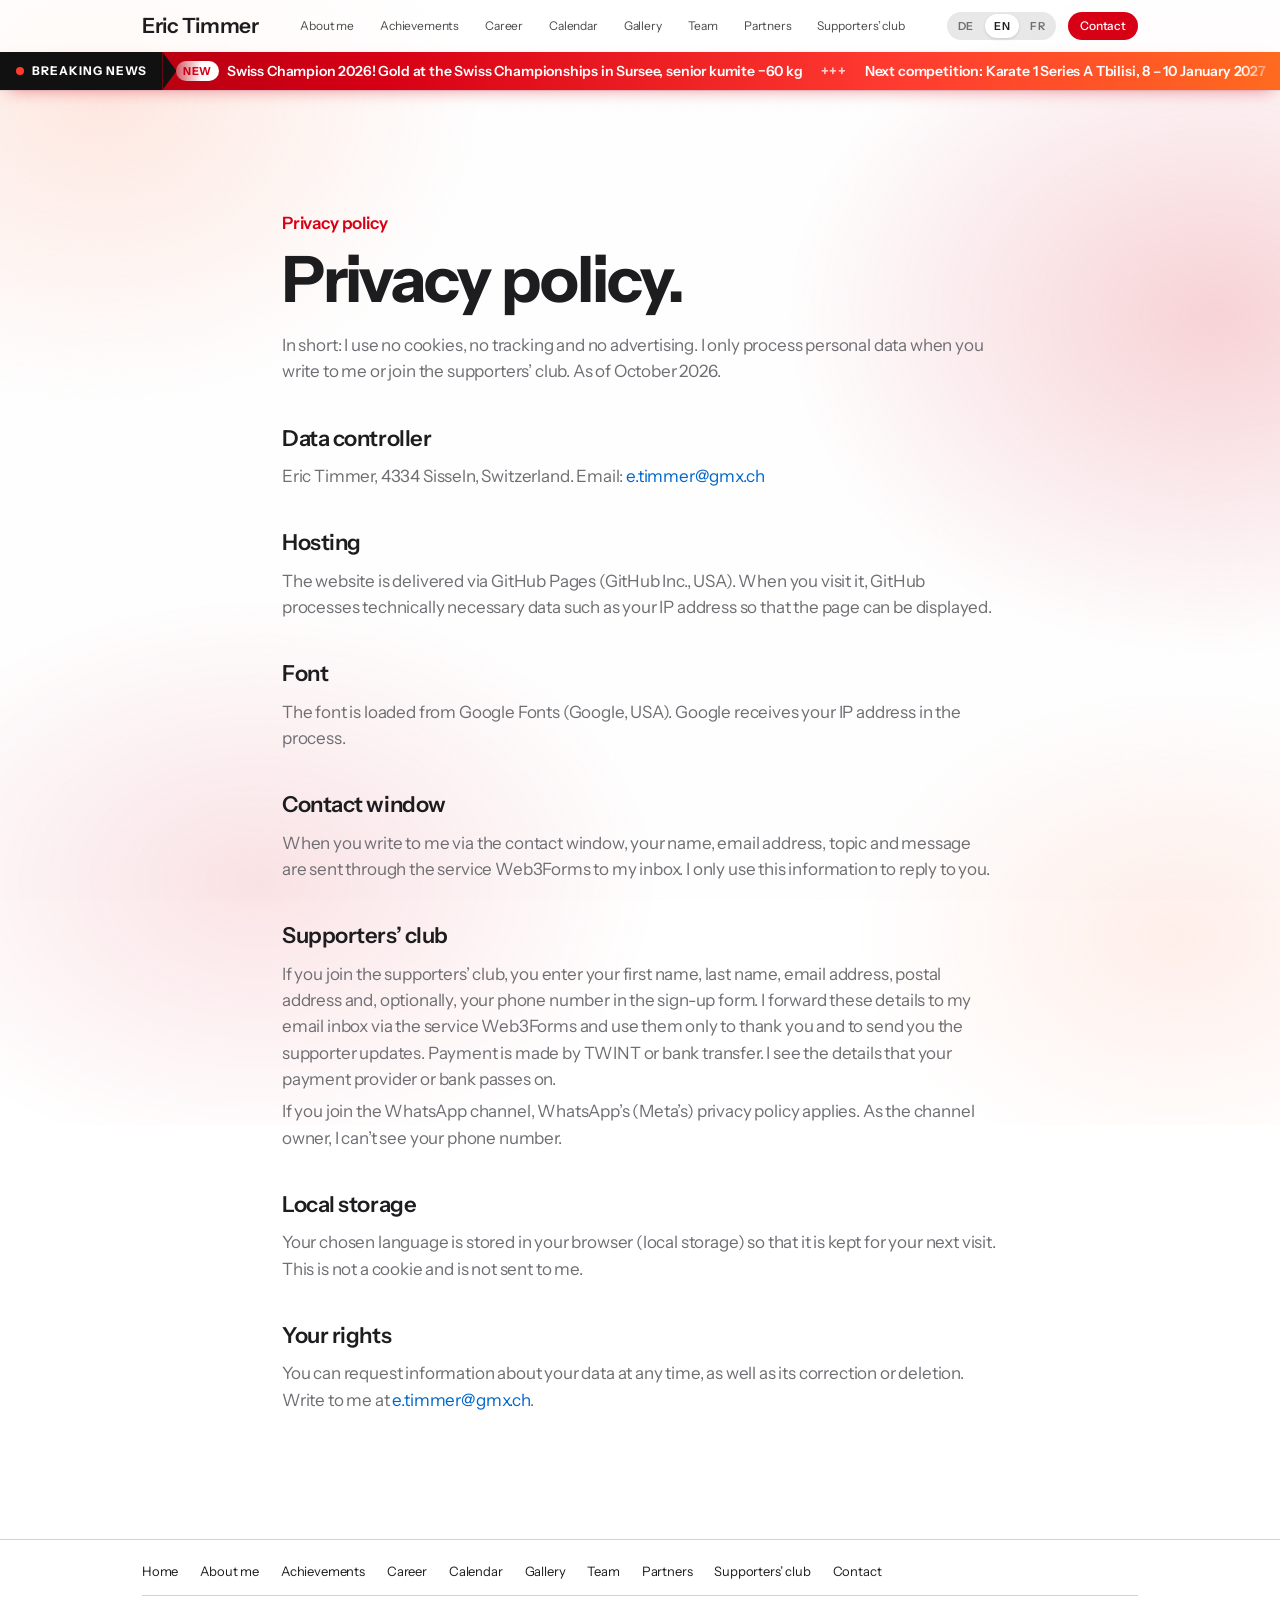
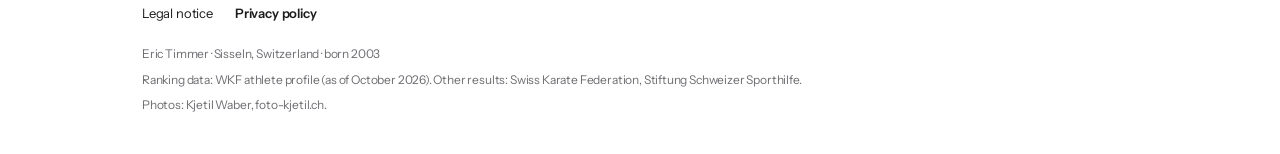
==== datenschutz.html @ 9032e252 "Laufband bleibt sichtbar, wenn alles angeklickt ist (Hinweis «auf dem neusten Stand») Co-Authored-By" ====
<!doctype html>
<html lang="de">
<head>
<meta charset="utf-8">
<meta name="viewport" content="width=device-width, initial-scale=1, viewport-fit=cover">
<meta name="color-scheme" content="light dark">
<meta name="theme-color" content="#ffffff" media="(prefers-color-scheme: light)">
<meta name="theme-color" content="#000000" media="(prefers-color-scheme: dark)">
<title>Datenschutz · Eric Timmer</title>
<meta name="description" content="Datenschutzerklärung der Webseite von Karateka Eric Timmer.">
<link rel="canonical" href="https://erictimmer.ch/datenschutz.html">
<link rel="icon" href="favicon.svg" type="image/svg+xml">
<link rel="icon" href="favicon-32.png" sizes="32x32" type="image/png">
<link rel="apple-touch-icon" href="apple-touch-icon.png">
<meta property="og:type" content="website">
<meta property="og:site_name" content="Eric Timmer">
<meta property="og:locale" content="de_CH">
<meta property="og:title" content="Datenschutz · Eric Timmer">
<meta property="og:description" content="Datenschutzerklärung der Webseite von Karateka Eric Timmer.">
<meta property="og:url" content="https://erictimmer.ch/datenschutz.html">
<meta property="og:image" content="https://erictimmer.ch/images/og-image.jpg">
<meta property="og:image:width" content="1200">
<meta property="og:image:height" content="630">
<meta property="og:image:alt" content="Eric Timmer in der Swiss-Karate-Federation-Jacke">
<meta name="twitter:card" content="summary_large_image">
<link rel="alternate" hreflang="de" href="https://erictimmer.ch/datenschutz.html?lang=de">
<link rel="alternate" hreflang="en" href="https://erictimmer.ch/datenschutz.html?lang=en">
<link rel="alternate" hreflang="fr" href="https://erictimmer.ch/datenschutz.html?lang=fr">
<link rel="preconnect" href="https://fonts.googleapis.com">
<link rel="preconnect" href="https://fonts.gstatic.com" crossorigin>
<link href="https://fonts.googleapis.com/css2?family=Instrument+Sans:wght@400;500;600;700&display=swap" rel="stylesheet">
<link rel="stylesheet" href="assets/site.css?v=202610251950">
</head>
<body data-page="Datenschutz">
<nav class="top" aria-label="Hauptnavigation">
  <div class="wrap">
    <a class="brand" href="./">Eric Timmer</a>
    <div class="nav-links" id="navlinks">
      <a href="ueber-mich.html">Über mich</a>
      <a href="erfolge.html">Erfolge</a>
      <a href="karriere.html">Karriere</a>
      <a href="kalender.html">Kalender</a>
      <a href="galerie.html">Galerie</a>
      <a href="team.html">Team</a>
      <a href="partner.html">Partner</a>
      <a href="goennerclub.html">Gönnerclub</a>
      <a href="#kontakt" class="only-m" data-contact>Kontakt</a>
    </div>
    <div class="nav-right">
      <div class="lang" role="group" aria-label="Sprache · Language · Langue">
        <button type="button" data-lang="de" aria-pressed="true" lang="de" title="Deutsch">DE</button>
        <button type="button" data-lang="en" aria-pressed="false" lang="en" title="English">EN</button>
        <button type="button" data-lang="fr" aria-pressed="false" lang="fr" title="Français">FR</button>
      </div>
      <a class="pill" href="#kontakt" data-contact>Kontakt</a>
      <button type="button" class="menu-btn" id="menubtn" aria-label="Menü" aria-expanded="false" aria-controls="navlinks"><svg class="bars" viewBox="0 0 20 20" fill="none" stroke="currentColor" stroke-width="1.8" stroke-linecap="round"><path d="M3 6h14M3 14h14"/></svg><svg class="x" viewBox="0 0 20 20" fill="none" stroke="currentColor" stroke-width="1.8" stroke-linecap="round"><path d="M5 5l10 10M15 5L5 15"/></svg></button>
    </div>
  </div>
</nav>

<main id="top">

<!-- DATENSCHUTZ -->
  <section class="band" id="inhalt">
    <div class="wrap prose">
      <div class="eyebrow r">Datenschutz</div>
      <h1 class="h-sec r" style="--d:.05s">Datenschutz.</h1>
      <p class="pr-p r">Kurz gesagt: Ich verwende keine Cookies, kein Tracking und keine Werbung. Personendaten bearbeite ich nur, wenn du mir schreibst oder dem Gönnerclub beitrittst. Stand: Oktober 2026.</p>
      <h3 class="pr-h r">Verantwortlicher</h3>
      <p class="pr-p r">Eric Timmer, 4334 Sisseln, Schweiz. E-Mail: <a href="mailto:e.timmer@gmx.ch">e.timmer@gmx.ch</a></p>
      <h3 class="pr-h r">Hosting</h3>
      <p class="pr-p r">Die Webseite wird über GitHub Pages (GitHub Inc., USA) ausgeliefert. Beim Aufruf verarbeitet GitHub technisch notwendige Daten wie deine IP-Adresse, damit die Seite angezeigt werden kann.</p>
      <h3 class="pr-h r">Schriftart</h3>
      <p class="pr-p r">Die Schriftart wird von Google Fonts (Google, USA) geladen. Dabei erhält Google deine IP-Adresse.</p>
      <h3 class="pr-h r">Kontaktfenster</h3>
      <p class="pr-p r">Wenn du mir über das Kontaktfenster schreibst, übermittle ich Name, E-Mail-Adresse, Thema und Nachricht über den Dienst Web3Forms an mein E-Mail-Postfach. Ich verwende diese Angaben nur, um dir zu antworten.</p>
      <h3 class="pr-h r">Gönnerclub</h3>
      <p class="pr-p r">Wenn du dem Gönnerclub beitrittst, gibst du im Anmeldeformular Vorname, Nachname, E-Mail-Adresse, Postadresse und freiwillig deine Telefonnummer an. Diese Angaben übermittle ich über den Dienst Web3Forms an mein E-Mail-Postfach und verwende sie nur, um mich bei dir zu bedanken und dir die Gönner-Updates zu schicken. Die Zahlung erfolgt per TWINT oder Banküberweisung. Ich sehe dabei die Angaben, die dein Zahlungsdienst oder deine Bank mitliefert.</p>
      <p class="pr-p r">Wenn du dem WhatsApp-Kanal beitrittst, gelten dafür die Datenschutzbestimmungen von WhatsApp (Meta). Als Kanal-Betreiber sehe ich deine Telefonnummer dabei nicht.</p>
      <h3 class="pr-h r">Lokale Speicherung</h3>
      <p class="pr-p r">Deine gewählte Sprache wird in deinem Browser gespeichert (Local Storage), damit sie beim nächsten Besuch erhalten bleibt. Das ist kein Cookie und wird nicht an mich übermittelt.</p>
      <h3 class="pr-h r">Deine Rechte</h3>
      <p class="pr-p r">Du kannst jederzeit Auskunft über deine Daten verlangen sowie deren Berichtigung oder Löschung. Schreib mir dazu an <a href="mailto:e.timmer@gmx.ch">e.timmer@gmx.ch</a>.</p>
    </div>
  </section>

<dialog class="cdlg" id="cdlg" aria-labelledby="cdlg-t">
    <form id="cform" novalidate>
      <div class="cd-head"><h3 id="cdlg-t">Schreib mir</h3><button type="button" class="cd-x" id="cdx" aria-label="Schliessen">×</button></div>
      <p class="cd-sub">Ich melde mich so schnell wie möglich bei dir.</p>
      <label class="fl" for="cf-name"><span>Name</span><input id="cf-name" name="name" autocomplete="name" required></label>
      <label class="fl" for="cf-email"><span>E-Mail</span><input id="cf-email" name="email" type="email" autocomplete="email" required></label>
      <label class="fl" for="cf-topic"><span>Thema</span><select id="cf-topic" name="topic"><option value="Sponsoring">Sponsoring</option><option value="Gönnerclub">Gönnerclub</option><option value="Medien">Medien</option><option value="Training">Training</option><option value="Anderes">Anderes</option></select></label>
      <label class="fl" for="cf-msg"><span>Nachricht</span><textarea id="cf-msg" name="message" rows="6" required></textarea></label>
      <input type="text" name="_honey" id="cf-honey" class="hp" tabindex="-1" autocomplete="off" aria-hidden="true">
      <p class="cd-err" id="cf-err" role="alert" hidden></p>
      <button class="btn cd-send" type="submit" id="cf-send">Nachricht senden</button>
      <p class="cd-priv">Deine Nachricht wird über den Formular-Dienst Web3Forms an mein E-Mail-Postfach weitergeleitet.</p>
    </form>
    <div class="cd-done" id="cf-done" hidden>
      <div class="cd-ok" aria-hidden="true">✓</div>
      <h3>Danke!</h3>
      <p>Deine Nachricht ist unterwegs. Ich melde mich bald bei dir.</p>
      <button type="button" class="btn cd-send" id="cf-close">Schliessen</button>
    </div>
  </dialog>
</main>

<footer>
  <div class="wrap">
    <nav class="fnav" aria-label="Seiten">
      <a href="./">Startseite</a>
      <a href="ueber-mich.html">Über mich</a>
      <a href="erfolge.html">Erfolge</a>
      <a href="karriere.html">Karriere</a>
      <a href="kalender.html">Kalender</a>
      <a href="galerie.html">Galerie</a>
      <a href="team.html">Team</a>
      <a href="partner.html">Partner</a>
      <a href="goennerclub.html">Gönnerclub</a>
      <a href="#kontakt" data-contact>Kontakt</a>
    </nav>
    <nav class="fnav flegal" aria-label="Rechtliches">
      <a href="impressum.html">Impressum</a>
      <a href="datenschutz.html" aria-current="page">Datenschutz</a>
    </nav>
    <div>Eric Timmer · Sisseln AG · Jahrgang 2003</div>
    <div>Ranglistendaten: WKF-Athletenprofil (Stand Oktober 2026). Weitere Resultate: Swiss Karate Federation, Stiftung Schweizer Sporthilfe.</div>
    <div>Fotos: Kjetil Waber, foto-kjetil.ch.</div>
  </div>
</footer>

<script src="assets/site.js?v=202610251950"></script>
</body>
</html>
---- assets/site.css ----
/* Layout: Apple-artige Produktseite. Helle, ruhige Flächen, riesige Typo, ein dunkles "Produkt"-Panel mit dem Weltrang, Highlights als wischbare Galerie. */
:root {
  --bg: #ffffff;
  --bg-alt: #f5f5f7;
  --fg: #1d1d1f;
  --muted: #6e6e73;
  --faint: #d2d2d7;
  --red: #d70015;
  --link: #0066cc;
  --panel: #000000;
  --panel-fg: #f5f5f7;
  --panel-muted: #86868b;
  --card: #ffffff;
  --nav: rgba(255,255,255,0.78);
  --font: -apple-system, BlinkMacSystemFont, "SF Pro Display", "Instrument Sans", "Segoe UI", Roboto, "Helvetica Neue", Arial, sans-serif;
  --text: -apple-system, BlinkMacSystemFont, "SF Pro Text", "Instrument Sans", "Segoe UI", Roboto, "Helvetica Neue", Arial, sans-serif;
  --ease: cubic-bezier(.25,.1,.25,1);
  --wrap: 1040px;
}
@media (prefers-color-scheme: dark) {
  :root:not([data-theme="light"]) {
    --bg: #000000; --bg-alt: #161617; --fg: #f5f5f7; --muted: #a1a1a6; --faint: #424245;
    --red: #ff453a; --link: #2997ff; --panel: #1c1c1e; --panel-fg: #f5f5f7; --panel-muted: #98989d;
    --card: #1c1c1e; --nav: rgba(22,22,23,0.78); color-scheme: dark;
  }
}
:root[data-theme="dark"] {
  --bg: #000000; --bg-alt: #161617; --fg: #f5f5f7; --muted: #a1a1a6; --faint: #424245;
  --red: #ff453a; --link: #2997ff; --panel: #1c1c1e; --panel-fg: #f5f5f7; --panel-muted: #98989d;
  --card: #1c1c1e; --nav: rgba(22,22,23,0.78); color-scheme: dark;
}

* { box-sizing: border-box; }
body { margin: 0; }
img { max-width: 100%; }
html { scroll-behavior: smooth; }
body {
  background: var(--bg); color: var(--fg);
  font-family: var(--text); font-size: 17px; line-height: 1.47; letter-spacing: -0.01em;
  -webkit-font-smoothing: antialiased; overflow-x: hidden;
}
body::before { content: ""; position: fixed; inset: 0 0 auto; height: env(safe-area-inset-top, 0px); z-index: 10; background: var(--nav); }
h1, h2, h3 { font-family: var(--font); margin: 0; text-wrap: balance; letter-spacing: -0.03em; }
p { margin: 0; }
a { color: var(--link); text-decoration: none; }
a:hover { text-decoration: underline; }
a:focus-visible, button:focus-visible { outline: 2px solid var(--link); outline-offset: 3px; border-radius: 6px; }

.wrap { max-width: var(--wrap); margin: 0 auto; padding-left: max(22px, env(safe-area-inset-left, 0px)); padding-right: max(22px, env(safe-area-inset-right, 0px)); }
.band { padding-block: 120px; }
.band.alt { background: var(--bg-alt); }
@media (max-width: 734px) { .band { padding-block: 80px; } }

.eyebrow { font-size: 17px; font-weight: 600; color: var(--red); margin-bottom: 10px; }
.h-sec { font-size: clamp(40px, 6vw, 64px); font-weight: 700; line-height: 1.06; }
.lead { font-size: clamp(19px, 2.2vw, 24px); color: var(--muted); line-height: 1.38; margin-top: 18px; max-width: 34em; }
.lead b { color: var(--fg); font-weight: 600; }
.chev::after { content: "›"; margin-left: .3em; }

/* ---------- reveal (nur für Elemente unterhalb des ersten Bildschirms) ---------- */
.r { transition: opacity 1s var(--ease), transform 1s var(--ease); transition-delay: var(--d, 0s); }
.r.pre { opacity: 0; transform: translateY(36px); }

/* ---------- nav ---------- */
nav.top {
  position: sticky; top: env(safe-area-inset-top, 0px); z-index: 50;
  background: var(--nav); backdrop-filter: saturate(180%) blur(20px); -webkit-backdrop-filter: saturate(180%) blur(20px);
  border-bottom: 1px solid color-mix(in srgb, var(--faint) 60%, transparent);
}
nav.top .wrap { display: flex; align-items: center; justify-content: space-between; height: 52px; gap: 16px; }
.brand { font-family: var(--font); font-weight: 600; font-size: 21px; color: var(--fg); letter-spacing: -0.02em; white-space: nowrap; }
.brand:hover { text-decoration: none; }
.nav-links { display: flex; gap: 26px; font-size: 12px; }
.nav-links a { color: var(--fg); opacity: .8; }
.nav-links a:hover { opacity: 1; text-decoration: none; }
.pill { font-size: 12px; font-weight: 500; background: var(--red); color: #fff; padding: 5px 12px; border-radius: 980px; white-space: nowrap; }
.pill:hover { text-decoration: none; filter: brightness(1.08); }
@media (max-width: 1160px) { .nav-links { gap: 16px; } }
@media (max-width: 1000px) { .nav-links { display: none; } }
.nav-right { display: flex; align-items: center; gap: 12px; }
.lang { display: flex; gap: 2px; padding: 2px; border-radius: 980px; background: color-mix(in srgb, var(--muted) 16%, transparent); }
.lang button { border: 0; background: transparent; cursor: pointer; font: 600 11px var(--text); letter-spacing: .05em; color: var(--muted); padding: 5px 9px; border-radius: 980px; transition: background .25s, color .25s; }
.lang button:hover { color: var(--fg); }
.lang button[aria-pressed="true"] { background: var(--bg); color: var(--fg); box-shadow: 0 1px 3px rgba(0,0,0,.14); }

/* ---------- hero ---------- */
.hero { text-align: center; padding-block: 88px 40px; }
.hero .eyebrow { margin-bottom: 14px; }
.hero h1 { font-size: clamp(56px, 11vw, 120px); font-weight: 700; line-height: 1; letter-spacing: -0.045em; }
.hero .sub { font-family: var(--font); font-size: clamp(26px, 4vw, 40px); font-weight: 600; margin-top: 14px; letter-spacing: -0.025em; }
.hero .lead { margin: 18px auto 0; text-align: center; }
.hero .ctas { display: flex; justify-content: center; align-items: center; gap: 12px clamp(16px, 4vw, 28px); margin-top: 26px; font-size: 17px; flex-wrap: wrap; }
.hero .ctas > a { display: inline-flex; align-items: center; min-height: 46px; line-height: 1; }
.btn { display: inline-flex; align-items: center; justify-content: center; min-height: 46px; background: var(--link); color: #fff; padding: 0 22px; border-radius: 980px; font-size: 17px; line-height: 1; }
.btn:hover { text-decoration: none; filter: brightness(1.08); }
@keyframes rise { from { opacity: .25; transform: translateY(18px); } to { opacity: 1; transform: none; } }
.intro .hero .hs-text > *, .intro .hero .hs-photo { animation: rise 1.1s var(--ease) both; }
.intro .hero .hs-text > *:nth-child(2) { animation-delay: .08s; }
.intro .hero .hs-text > *:nth-child(3) { animation-delay: .16s; }
.intro .hero .hs-text > *:nth-child(4) { animation-delay: .24s; }
.intro .hero .hs-text > *:nth-child(5) { animation-delay: .32s; }
.intro .hero .hs-text > *:nth-child(6) { animation-delay: .4s; }
.intro .hero .hs-photo { animation-delay: .2s; }

/* produkt-panel: der Weltrang */
.stage { padding-bottom: 40px; }
.panel {
  position: relative; overflow: hidden; border-radius: 28px; background: var(--panel); color: var(--panel-fg);
  padding: clamp(36px, 6vw, 72px) clamp(24px, 5vw, 64px);
  transform-origin: 50% 0; will-change: transform;
}
.panel::before {
  content: ""; position: absolute; inset: auto -20% -60% -20%; height: 120%;
  background: radial-gradient(closest-side, color-mix(in srgb, var(--red) 55%, transparent), transparent 70%);
  opacity: .55; pointer-events: none;
}
.panel-grid { position: relative; display: grid; grid-template-columns: 1.15fr 1fr; gap: 40px; align-items: center; }
@media (max-width: 760px) { .panel-grid { grid-template-columns: 1fr; } }
.panel .k { font-size: 17px; font-weight: 600; color: var(--panel-muted); }
.rank-big { font-family: var(--font); font-weight: 700; font-size: clamp(120px, 22vw, 240px); line-height: .85; letter-spacing: -0.06em; font-variant-numeric: tabular-nums; margin-top: 10px; }
.rank-big small { font-size: .28em; letter-spacing: -0.03em; vertical-align: top; margin-right: .08em; color: var(--panel-muted); }
.panel .cap { color: var(--panel-muted); margin-top: 14px; font-size: 15px; }
.panel-facts { display: grid; gap: 22px; }
.pf { border-top: 1px solid rgba(255,255,255,.16); padding-top: 14px; }
.pf .v { font-family: var(--font); font-size: clamp(28px, 3.4vw, 40px); font-weight: 700; letter-spacing: -0.03em; font-variant-numeric: tabular-nums; }
.pf .l { color: var(--panel-muted); font-size: 15px; }

/* ---------- statement (Wort für Wort) ---------- */
.statement p { font-family: var(--font); font-size: clamp(30px, 4.6vw, 52px); font-weight: 600; line-height: 1.16; letter-spacing: -0.03em; max-width: 22em; }
.statement .w { color: var(--faint); transition: color .25s linear; }
.statement .w.on { color: var(--fg); }
.statement .w.hl.on { color: var(--red); }

/* ---------- highlights gallery ---------- */
.gal-head { display: flex; justify-content: space-between; align-items: end; gap: 20px; flex-wrap: wrap; }
.gal-nav { display: flex; gap: 12px; }
.gal-nav button {
  width: 44px; height: 44px; border-radius: 50%; border: 0; cursor: pointer;
  background: color-mix(in srgb, var(--muted) 18%, transparent); color: var(--fg); font-size: 20px; line-height: 1;
  transition: background .2s, opacity .2s;
}
.gal-nav button:hover { background: color-mix(in srgb, var(--muted) 30%, transparent); }
.gal-nav button:disabled { opacity: .35; cursor: default; }
.gallery {
  display: grid; grid-auto-flow: column; grid-auto-columns: min(372px, 82vw); gap: 20px;
  overflow-x: auto; scroll-snap-type: x mandatory; scrollbar-width: none;
  margin-top: 40px; padding-block: 8px 24px;
  padding-left: max(22px, env(safe-area-inset-left, 0px), calc((100vw - var(--wrap)) / 2 + 22px));
  padding-right: max(22px, env(safe-area-inset-right, 0px));
  scroll-padding-left: max(22px, calc((100vw - var(--wrap)) / 2 + 22px));
}
.gallery::-webkit-scrollbar { display: none; }
.hcard {
  scroll-snap-align: start; position: relative; min-height: 500px; border-radius: 26px; overflow: hidden;
  background: var(--card); padding: 30px 28px; display: flex; flex-direction: column; gap: 10px;
  box-shadow: 0 2px 12px rgba(0,0,0,.06);
  transition: transform .5s var(--ease), box-shadow .5s var(--ease);
}
.hcard:hover { transform: scale(1.015); box-shadow: 0 10px 34px rgba(0,0,0,.12); }
.hcard .when { font-size: 13px; font-weight: 600; color: var(--muted); text-transform: uppercase; letter-spacing: .06em; }
.hcard h3 { font-size: 26px; font-weight: 700; line-height: 1.12; letter-spacing: -0.025em; }
.hcard p { color: var(--muted); font-size: 16px; }
.hcard .big { margin-top: auto; font-family: var(--font); font-weight: 700; font-size: 96px; line-height: .9; letter-spacing: -0.05em; font-variant-numeric: tabular-nums; }
.hcard .big small { font-size: 22px; letter-spacing: -0.01em; font-weight: 600; display: block; margin-top: 8px; color: var(--muted); }
.hcard.dark { background: var(--panel); color: var(--panel-fg); }
.hcard.dark p, .hcard.dark .when, .hcard.dark .big small { color: var(--panel-muted); }
.hcard.red .big { color: var(--red); }
.hcard blockquote { margin: 6px 0 0; font-family: var(--font); font-size: 21px; font-weight: 600; letter-spacing: -0.02em; }
.dots { display: flex; justify-content: center; gap: 8px; margin-top: 6px; }
.dots i { width: 8px; height: 8px; border-radius: 50%; background: var(--faint); transition: background .3s, width .3s; }
.dots i.on { background: var(--fg); width: 22px; border-radius: 4px; }

/* ---------- ranking ---------- */
.rank-wrap { display: grid; grid-template-columns: 1fr 1fr; gap: 24px; align-items: stretch; margin-top: 56px; }
@media (max-width: 860px) { .rank-wrap { grid-template-columns: 1fr; gap: 40px; } }
.track-box { background: var(--card); border-radius: 26px; padding: 36px 30px 30px; }
.band.alt .track-box { background: var(--card); }
.band:not(.alt) .track-box { background: var(--bg-alt); }
.track-title { font-weight: 600; font-size: 17px; }
.track-sub { color: var(--muted); font-size: 15px; margin-top: 2px; }
.track { position: relative; height: 10px; border-radius: 6px; margin: 64px 0 40px; background: linear-gradient(90deg, color-mix(in srgb, var(--red) 75%, transparent) 0 32%, var(--faint) 32% 100%); }
.mark { position: absolute; top: 50%; transform: translate(-50%, -50%); }
.mark .dot { width: 22px; height: 22px; border-radius: 50%; background: var(--fg); border: 4px solid var(--card); box-shadow: 0 2px 8px rgba(0,0,0,.25); }
.mark .lab { position: absolute; bottom: 30px; left: 50%; transform: translateX(-50%); white-space: nowrap; font-size: 13px; font-weight: 600; text-align: center; }
.mark.goal .dot { background: var(--red); width: 14px; height: 14px; border-width: 3px; }
.mark.goal .lab { bottom: auto; top: 22px; color: var(--red); }
#me { left: 52%; transition: left 1.8s var(--ease); }
.scale { display: flex; justify-content: space-between; font-size: 13px; color: var(--muted); font-variant-numeric: tabular-nums; }
.pts { display: grid; gap: 10px; margin-top: 28px; }
.pt-row { display: grid; grid-template-columns: 1fr auto; gap: 12px; align-items: center; font-size: 15px; }
.pt-row .bar { grid-column: 1 / -1; height: 6px; border-radius: 4px; background: var(--faint); overflow: hidden; }
.pt-row .bar i { display: block; height: 100%; border-radius: 4px; background: var(--fg); width: var(--w); transition: width 1.4s var(--ease); }
.pt-row .num { font-variant-numeric: tabular-nums; color: var(--muted); }
.r.pre .pt-row .bar i { width: 0; }

/* ---------- timeline ---------- */
.years { margin-top: 56px; display: grid; gap: 0; }
.yr { display: grid; grid-template-columns: 140px 1fr; gap: 28px; align-items: baseline; padding-block: 28px; border-top: 1px solid var(--faint); }
.yr:last-child { border-bottom: 1px solid var(--faint); }
@media (max-width: 640px) { .yr { grid-template-columns: 1fr; gap: 8px; } }
.yr .y { font-family: var(--font); font-size: 40px; font-weight: 700; letter-spacing: -0.04em; line-height: 1; font-variant-numeric: tabular-nums; }
.yr .y.now { color: var(--red); }
.yr ul { list-style: none; margin: 0; padding: 0; display: grid; gap: 10px; }
.yr li { font-size: 19px; line-height: 1.4; }
.yr li span { color: var(--muted); }

/* ---------- team ---------- */
.tiles { display: grid; grid-template-columns: repeat(3, 1fr); gap: 20px; margin-top: 56px; }
@media (max-width: 900px) { .tiles { grid-template-columns: 1fr 1fr; } }
@media (max-width: 560px) { .tiles { grid-template-columns: 1fr; } }
.tile { background: var(--card); border-radius: 22px; padding: 28px 26px; display: grid; gap: 6px; align-content: start; }
.band:not(.alt) .tile { background: var(--bg-alt); }
.tile .role { font-size: 13px; font-weight: 600; color: var(--red); text-transform: uppercase; letter-spacing: .06em; }
.tile h3 { font-size: 22px; font-weight: 700; letter-spacing: -0.02em; }
.tile p { color: var(--muted); font-size: 15px; }
.tile.wide { grid-column: span 2; }
@media (max-width: 560px) { .tile.wide { grid-column: auto; } }

/* ---------- partner ---------- */
.partners { display: flex; flex-wrap: wrap; justify-content: center; gap: 12px; margin-top: 56px; }
.partners .partner { flex: 1 1 220px; max-width: 250px; border-radius: 20px; }
.partner { background: var(--bg); padding: 30px 22px 24px; display: grid; gap: 6px; min-height: 190px; align-content: center; justify-items: center; text-align: center; color: var(--fg); text-decoration: none; transition: background .3s var(--ease); }
.partners .partner { transition: transform .4s var(--ease), box-shadow .4s var(--ease); }
a.partner:hover { text-decoration: none; transform: translateY(-4px); box-shadow: 0 14px 34px rgba(0,0,0,.10); }
.partner .logo { height: 72px; display: flex; align-items: center; justify-content: center; }
.partner .logo { height: 84px; width: 100%; min-width: 0; }
.partner .logo img { max-height: 84px; max-width: min(180px, 100%); width: auto; height: auto; object-fit: contain; transition: transform .4s var(--ease); }
a.partner:hover .logo img, a.partner:focus-visible .logo img { transform: scale(1.06); }
/* Logo-Kacheln bewusst immer hell, damit alle Logos (auch schwarze) in beiden Modi lesbar sind */
.partners .partner { background: #ffffff; color: #1d1d1f; box-shadow: 0 1px 2px rgba(0,0,0,.04); }
.partners .partner .ds { color: #6e6e73; }
.partners .partner .visit { color: #0066cc; }
.partner .visit { font-size: 13px; color: var(--link); opacity: 0; transform: translateY(4px); transition: opacity .3s, transform .3s var(--ease); }
.partner .visit::after { content: " ↗"; }
a.partner:hover .visit, a.partner:focus-visible .visit { opacity: 1; transform: none; }
@media (hover: none) { .partner .visit { opacity: 1; transform: none; } }
@media (max-width: 760px) { .partners .partner { flex-basis: calc(50% - 6px); max-width: calc(50% - 6px); min-height: 160px; padding-inline: 12px; } .partner .nm { font-size: 18px; } }
.partner .nm { font-family: var(--font); font-size: 22px; font-weight: 700; letter-spacing: -0.02em; }
.partner .ds { color: var(--muted); font-size: 14px; }
.offer { display: grid; grid-template-columns: repeat(3, 1fr); gap: 20px; margin-top: 64px; }
@media (max-width: 800px) { .offer { grid-template-columns: 1fr; } }
.offer > div { border-top: 2px solid var(--fg); padding-top: 18px; }
.offer .v { font-family: var(--font); font-size: 44px; font-weight: 700; letter-spacing: -0.04em; font-variant-numeric: tabular-nums; }
.offer p { color: var(--muted); font-size: 16px; margin-top: 4px; }

/* ---------- kontakt ---------- */
.contact { text-align: center; }
.contact .lead { margin-inline: auto; }
.mailrow { display: inline-flex; align-items: center; gap: 12px; margin-top: 34px; padding: 12px 12px 12px 22px; border-radius: 980px; background: var(--bg-alt); flex-wrap: wrap; justify-content: center; }
.mailrow code { font-family: var(--font); font-size: 21px; font-weight: 600; user-select: all; }
.mailrow button { border: 0; cursor: pointer; background: var(--link); color: #fff; font: 500 15px var(--text); padding: 9px 18px; border-radius: 980px; }
.socials { display: flex; justify-content: center; gap: 16px; margin-top: 30px; flex-wrap: wrap; }

footer { border-top: 1px solid var(--faint); padding-block: 22px 40px; font-size: 12px; color: var(--muted); }
footer .wrap { display: grid; gap: 8px; }

[hidden] { display: none !important; }

/* ---------- foto-galerie EM ---------- */
.band.dark { background: var(--panel); color: var(--panel-fg); }
.band.dark .lead { color: var(--panel-muted); }
.band.dark .lead b { color: var(--panel-fg); }
.masonry { columns: 3 300px; column-gap: 14px; margin-top: 28px; }
.tabs { display: flex; flex-wrap: wrap; gap: 4px; padding: 4px; margin-top: 44px; border-radius: 26px; background: rgba(255,255,255,.1); width: fit-content; max-width: 100%; }
.tab { border: 0; cursor: pointer; white-space: nowrap; font: 500 15px var(--text); color: var(--panel-muted); background: transparent; padding: 9px 18px; border-radius: 980px; transition: background .3s var(--ease), color .3s; }
.tab:hover { color: var(--panel-fg); }
.tab[aria-selected="true"] { background: var(--panel-fg); color: var(--panel); }
@media (max-width: 480px) { .tab { font-size: 13px; padding: 7px 11px; } }
.gal-sub { margin-top: 18px; font-size: 15px; color: var(--panel-muted); }
.masonry.fade { animation: lbIn .5s var(--ease); }
.gi {
  display: block; width: 100%; margin: 0 0 14px; padding: 0; border: 0; cursor: zoom-in;
  border-radius: 16px; overflow: hidden; background: #111; break-inside: avoid; position: relative;
}
.gi img { display: block; width: 100%; height: auto; transition: transform .8s var(--ease), opacity .4s; }
.gi:hover img { transform: scale(1.04); }
.gi::after { content: ""; position: absolute; inset: 0; border-radius: inherit; box-shadow: inset 0 0 0 1px rgba(255,255,255,.06); pointer-events: none; }
.credit { margin-top: 26px; font-size: 14px; color: var(--panel-muted); }
.credit a { color: var(--panel-fg); }
.hcard .go { margin-top: 4px; font-size: 17px; line-height: 24px; min-height: 24px; display: block; }
.hcard.dark .go { color: #2997ff; }

/* lightbox */
.lb { position: fixed; inset: 0; z-index: 100; background: rgba(0,0,0,.94); display: grid; grid-template-columns: 64px 1fr 64px; align-items: center;
  padding: env(safe-area-inset-top, 0px) env(safe-area-inset-right, 0px) env(safe-area-inset-bottom, 0px) env(safe-area-inset-left, 0px);
  animation: lbIn .3s var(--ease); }
@keyframes lbIn { from { opacity: 0; } to { opacity: 1; } }
.lb figure { margin: 0; height: 100vh; height: 100dvh; display: flex; flex-direction: column; align-items: center; justify-content: center; gap: 14px; padding-block: 56px 24px; min-width: 0; }
.lb img { max-width: 100%; max-height: calc(100dvh - 140px); object-fit: contain; border-radius: 8px; transition: opacity .25s; }
.lb figcaption { color: #a1a1a6; font-size: 14px; text-align: center; padding-inline: 12px; }
.lb button { border: 0; background: rgba(255,255,255,.12); color: #f5f5f7; width: 44px; height: 44px; border-radius: 50%; font-size: 22px; line-height: 1; cursor: pointer; justify-self: center; transition: background .2s; }
.lb button:hover { background: rgba(255,255,255,.22); }
.lb .lb-x { position: absolute; top: calc(14px + env(safe-area-inset-top, 0px)); right: calc(14px + env(safe-area-inset-right, 0px)); }
.lb .lb-count { position: absolute; top: calc(24px + env(safe-area-inset-top, 0px)); left: 50%; transform: translateX(-50%); color: #a1a1a6; font-size: 13px; font-variant-numeric: tabular-nums; }
@media (max-width: 640px) {
  .lb { grid-template-columns: 1fr; }
  .lb .lb-p, .lb .lb-n { position: absolute; bottom: calc(20px + env(safe-area-inset-bottom, 0px)); }
  .lb .lb-p { left: 30%; } .lb .lb-n { right: 30%; }
  .lb figure { padding-bottom: 84px; }
}

/* ---------- Gönnerclub ---------- */
.tiers { display: grid; grid-template-columns: repeat(6, 1fr); gap: 16px; margin-top: 48px; }
.tiers .tier { grid-column: span 2; }
.tiers .tier:nth-child(n+4) { grid-column: span 3; }
@media (max-width: 900px) { .tiers { grid-template-columns: repeat(2, 1fr); } .tiers .tier, .tiers .tier:nth-child(n+4) { grid-column: span 1; } .tiers .tier:last-child { grid-column: span 2; } }
@media (max-width: 560px) { .tiers { grid-template-columns: 1fr; } .tiers .tier, .tiers .tier:nth-child(n+4), .tiers .tier:last-child { grid-column: span 1; } }
.tier { --tc: #a1a1a6; text-align: left; font: inherit; color: var(--panel-fg); background: rgba(255,255,255,.06); border: 2px solid transparent; border-radius: 22px; padding: 26px 22px 22px; display: flex; flex-direction: column; gap: 4px; cursor: pointer; min-height: 270px; min-width: 0; transition: transform .4s var(--ease), border-color .3s, background .3s; }
.tier[data-tier="bronze"] { --tc: #d09466; }
.tier[data-tier="silber"] { --tc: #c4c8cf; }
.tier[data-tier="gold"] { --tc: #e8bd5f; }
.tier[data-tier="platin"] { --tc: #b9c9ea; }
.tier:hover { transform: translateY(-4px); background: rgba(255,255,255,.09); }
.tier[aria-pressed="true"] { border-color: #2997ff; background: rgba(41,151,255,.14); }
.tier .t-name { font-size: 15px; font-weight: 600; color: var(--tc); }
.tier .t-price { font-family: var(--font); font-size: 40px; font-weight: 700; letter-spacing: -0.03em; line-height: 1.1; font-variant-numeric: tabular-nums; }
.tier .t-per { font-size: 14px; color: var(--panel-muted); }
.tier .t-perk { list-style: none; margin: auto 0 0; padding: 16px 0 0; border-top: 1px solid rgba(255,255,255,.12); font-size: 15px; line-height: 1.45; display: grid; gap: 8px; }
.tier .t-perk li { position: relative; padding-left: 24px; }
.tier .t-perk li::before { content: "✓"; position: absolute; left: 0; top: 0; color: var(--tc); font-weight: 700; }
.tier .t-pick { margin-top: 14px; font-size: 15px; color: #2997ff; }
.tier .t-pick::after { content: " ›"; }
.tier[aria-pressed="true"] .t-pick::before { content: "✓ "; }
.join { margin-top: 24px; display: grid; grid-template-columns: 1fr 1fr; gap: 28px; background: rgba(255,255,255,.06); border-radius: 22px; padding: 30px; }
@media (max-width: 760px) { .join { grid-template-columns: 1fr; padding: 24px; } }
.join > div { min-width: 0; }
.j-k { font-size: 13px; font-weight: 600; text-transform: uppercase; letter-spacing: .06em; color: var(--panel-muted); }
.j-v { font-family: var(--font); font-size: 24px; font-weight: 700; letter-spacing: -0.02em; margin: 6px 0 18px; }
.j-note { margin-top: 14px; font-size: 14px; color: var(--panel-muted); }
.j-note b { color: var(--panel-fg); font-weight: 600; user-select: all; word-break: break-all; }
#pay { margin-top: 8px; font-size: 16px; color: var(--panel-fg); line-height: 1.55; }
.payrow { display: grid; grid-template-columns: 110px minmax(0, 1fr) auto; gap: 12px; align-items: center; padding-block: 12px; border-bottom: 1px solid rgba(255,255,255,.1); }
@media (max-width: 520px) { .payrow { grid-template-columns: minmax(0, 1fr) auto; row-gap: 2px; } .payrow .pk { grid-column: 1 / -1; font-size: 13px; } }
.payrow .pk { font-size: 14px; color: var(--panel-muted); }
.payrow .pv { font-weight: 600; font-variant-numeric: tabular-nums; user-select: all; }
.payrow .cp { border: 0; cursor: pointer; background: rgba(255,255,255,.12); color: var(--panel-fg); font: 500 13px var(--text); padding: 6px 12px; border-radius: 980px; white-space: nowrap; transition: background .2s; }
.payrow .cp:hover { background: rgba(255,255,255,.22); }
.btn[aria-disabled="true"] { opacity: .4; pointer-events: none; }

/* ---------- Kontaktfenster ---------- */
button.btn { border: 0; cursor: pointer; font: 400 17px var(--text); }
.cdlg { border: 0; padding: 0; border-radius: 24px; width: min(560px, calc(100vw - 32px)); max-height: calc(100dvh - 32px); background: var(--bg); color: var(--fg); box-shadow: 0 30px 80px rgba(0,0,0,.35); }
.cdlg::backdrop { background: rgba(0,0,0,.45); -webkit-backdrop-filter: blur(6px); backdrop-filter: blur(6px); }
.cdlg[open] { animation: cdIn .35s var(--ease); }
@keyframes cdIn { from { opacity: 0; transform: translateY(16px) scale(.98); } to { opacity: 1; transform: none; } }
#cform, .cd-done { padding: 28px; display: grid; gap: 14px; }
@media (max-width: 520px) { #cform, .cd-done { padding: 22px 18px; } }
.cd-head { display: flex; justify-content: space-between; align-items: center; gap: 12px; }
.cd-head h3, .cd-done h3 { font-size: 28px; font-weight: 700; }
.cd-x { border: 0; cursor: pointer; flex: none; width: 36px; height: 36px; border-radius: 50%; background: var(--bg-alt); color: var(--fg); font-size: 20px; line-height: 1; }
.cd-sub { color: var(--muted); margin-top: -6px; }
.fl { display: grid; gap: 6px; font-size: 14px; font-weight: 600; }
.fl input, .fl select, .fl textarea { font: 400 17px var(--text); color: var(--fg); background: var(--bg-alt); border: 1px solid var(--faint); border-radius: 12px; padding: 12px 14px; width: 100%; min-width: 0; }
.fl textarea { resize: vertical; min-height: 130px; }
.fl input:focus, .fl select:focus, .fl textarea:focus { outline: 2px solid var(--link); outline-offset: 1px; border-color: transparent; }
.hp { position: absolute; left: -9999px; width: 1px; height: 1px; opacity: 0; }
.cd-err { color: var(--red); font-size: 14px; }
.cd-send { justify-self: start; }
.cd-send[disabled] { opacity: .6; cursor: default; }
.cd-priv { font-size: 12px; color: var(--muted); }
.cd-done { text-align: center; justify-items: center; padding-block: 44px; }
.cd-done .cd-send { justify-self: center; }
.cd-done p { color: var(--muted); }
.cd-ok { width: 64px; height: 64px; border-radius: 50%; background: #34c759; color: #fff; font-size: 32px; display: grid; place-items: center; }

@media (prefers-reduced-motion: reduce) {
  html { scroll-behavior: auto; }
  *, *::before, *::after { animation: none !important; transition: none !important; }
  .r.pre { opacity: 1; transform: none; }
}

/* ---------- Mehrseitig: Navigation, Menü, Kacheln, Fusszeile ---------- */
@view-transition { navigation: auto; }
.nav-links a[aria-current="page"] { opacity: 1; font-weight: 600; }
.menu-btn { display: none; border: 0; background: transparent; color: var(--fg); width: 36px; height: 36px; border-radius: 50%; cursor: pointer; align-items: center; justify-content: center; }
.menu-btn svg { width: 20px; height: 20px; }
.menu-btn .x { display: none; }
nav.top.open .menu-btn .bars { display: none; }
nav.top.open .menu-btn .x { display: block; }
.nav-links .only-m { display: none; }
@media (max-width: 1000px) {
  nav.top .wrap { position: relative; }
  .menu-btn { display: inline-flex; }
  .nav-right .pill { display: none; }
  nav.top.open .nav-links { display: flex; flex-direction: column; gap: 0; position: absolute; top: 52px; left: 0; right: 0; padding: 6px max(22px, env(safe-area-inset-right, 0px)) 18px max(22px, env(safe-area-inset-left, 0px)); background: var(--bg); border-bottom: 1px solid var(--faint); box-shadow: 0 18px 30px rgba(0,0,0,.08); animation: rise .3s var(--ease) both; }
  nav.top.open .nav-links a { font-size: 22px; font-weight: 600; opacity: 1; padding: 12px 0; border-bottom: 1px solid var(--faint); }
  nav.top.open .nav-links a:last-child { border-bottom: 0; }
  nav.top.open .nav-links .only-m { display: block; color: var(--link); }
}

/* Startseite: Kacheln zu den Unterseiten */
.xtiles { display: grid; grid-template-columns: repeat(3, 1fr); grid-auto-rows: 300px; gap: 16px; margin-top: 56px; }
@media (max-width: 900px) { .xtiles { grid-template-columns: 1fr 1fr; grid-auto-rows: 260px; } }
@media (max-width: 560px) { .xtiles { grid-template-columns: 1fr; grid-auto-rows: minmax(230px, auto); } }
.xt { position: relative; overflow: hidden; border-radius: 24px; padding: 26px; display: flex; flex-direction: column; justify-content: flex-end; gap: 6px; color: #fff; text-decoration: none; background: #111; min-width: 0; isolation: isolate; transition: transform .5s var(--ease), box-shadow .5s var(--ease); }
.xt:hover { text-decoration: none; transform: translateY(-4px); box-shadow: 0 18px 40px rgba(0,0,0,.18); }
.xt img { position: absolute; inset: 0; width: 100%; height: 100%; object-fit: cover; z-index: -2; transition: transform 1.2s var(--ease); }
.xt:hover img { transform: scale(1.05); }
.xt::before { content: ""; position: absolute; inset: 0; z-index: -1; background: linear-gradient(180deg, rgba(0,0,0,0) 35%, rgba(0,0,0,.75)); }
.xt.wide { grid-column: span 2; }
@media (max-width: 560px) { .xt.wide { grid-column: auto; } }
.xt.plain { background: #ffffff; color: #1d1d1f; box-shadow: 0 1px 2px rgba(0,0,0,.04); }
.xt.plain::before { display: none; }
.xt.red { background: var(--red); }
.xt.red::before { background: none; }
.xt-k { font-size: 14px; font-weight: 600; text-transform: uppercase; letter-spacing: .06em; opacity: .85; }
.xt-h { font-family: var(--font); font-size: 26px; font-weight: 700; line-height: 1.15; letter-spacing: -0.02em; text-wrap: balance; }
.xt-go { font-size: 17px; margin-top: 6px; color: inherit; opacity: .9; }
.xt.plain .xt-go { color: #0066cc; opacity: 1; }
.xt-logos { position: static; margin-bottom: auto; padding-bottom: 18px; display: flex; flex-wrap: wrap; gap: 14px 20px; align-items: center; }
.xt-logos img { position: static; width: auto; height: 26px; max-width: 90px; object-fit: contain; z-index: 0; }
.xt.plain:hover img { transform: none; }

/* Fusszeile: Seitenlinks */
.fnav { display: flex; flex-wrap: wrap; gap: 8px 22px; padding-bottom: 14px; margin-bottom: 6px; border-bottom: 1px solid var(--faint); }
.fnav a { color: var(--fg); font-size: 13px; }
.fnav a[aria-current="page"] { font-weight: 600; }

/* ---------- hero: Vorstellung mit Portrait (Text links, Foto rechts) ---------- */
.hero-split { text-align: left; padding-block: clamp(40px, 7vw, 84px) 24px; }
.hs { display: grid; grid-template-columns: minmax(0, 1fr) minmax(0, 260px); gap: clamp(32px, 6vw, 96px); align-items: center; justify-content: space-between; }
.hero-split .eyebrow { letter-spacing: .14em; text-transform: uppercase; font-size: 12px; font-weight: 600; }
.hero-split h1 { font-size: clamp(52px, 7.6vw, 100px); font-weight: 800; line-height: .98; letter-spacing: -0.05em; }
.hero-split .sub { font-size: clamp(24px, 3.2vw, 38px); }
.hero-split .lead { margin: 22px 0 0; text-align: left; max-width: 30em; }
.hero-split .ctas { justify-content: flex-start; }
.hs-meta { margin: 20px 0 0; font-size: 14px; color: var(--muted); }
.hs-photo { margin: 0; position: relative; }
.hs-photo img { display: block; width: 100%; height: auto; aspect-ratio: 4 / 5; object-fit: cover; object-position: 50% 12%; border-radius: 24px; background: var(--bg-alt); box-shadow: 0 30px 60px -30px rgba(0,0,0,.35); }
.hs-photo figcaption { margin-top: 10px; font-size: 12px; color: var(--muted); text-align: right; }
.hs-photo figcaption a { color: inherit; text-decoration: underline; text-underline-offset: 2px; }
@media (max-width: 860px) {
  .hs { grid-template-columns: 1fr; gap: 32px; }
  .hs-photo { max-width: 200px; }
  .hs-photo img { aspect-ratio: 1 / 1; object-position: 50% 10%; border-radius: 20px; }
}

/* ---------- Rechtsseiten (Impressum, Datenschutz) und Footer-Links ---------- */
.prose { max-width: 760px; }
.prose .h-sec { margin-bottom: 18px; }
.prose .pr-h { font-size: 22px; font-weight: 600; letter-spacing: -0.02em; margin: 38px 0 8px; }
.prose .pr-p { font-size: 17px; line-height: 1.55; color: var(--muted); margin: 0 0 6px; }
.prose .pr-p a { color: var(--link); }
.flegal { border-bottom: 0; padding-bottom: 0; margin-bottom: 14px; }
footer .fnav + .fnav { margin-top: -6px; }

/* ---------- Gönnerclub: Einstieg wie ein persönlicher Brief ---------- */
.gc-intro { padding-bottom: 56px; }
.gc-banner { margin: 0; position: relative; }
.gc-banner img { display: block; width: 100%; height: auto; aspect-ratio: 21 / 9; object-fit: cover; object-position: 50% 22%; border-radius: 28px; background: var(--bg-alt); }
.gc-banner figcaption { margin-top: 10px; font-size: 12px; color: var(--muted); text-align: right; }
.gc-banner figcaption a { color: inherit; text-decoration: underline; text-underline-offset: 2px; }
.gc-letter { display: grid; grid-template-columns: 240px minmax(0, 1fr); gap: clamp(28px, 5vw, 64px); align-items: center; margin-top: clamp(36px, 6vw, 64px); }
.gc-portrait { width: 100%; height: auto; aspect-ratio: 4 / 5; object-fit: cover; object-position: 50% 12%; border-radius: 24px; box-shadow: 0 24px 50px -28px rgba(0,0,0,.4); }
.gc-quote { margin: 22px 0 0; padding: 0 0 0 20px; border-left: 3px solid var(--red); }
.gc-quote p { margin: 0; font-size: clamp(19px, 2.2vw, 24px); line-height: 1.45; letter-spacing: -0.01em; }
.gc-thanks { margin: 22px 0 0; color: var(--muted); font-size: 17px; }
.gc-sign { margin: 6px 0 0; font-family: var(--font); font-weight: 600; font-size: 20px; letter-spacing: -0.02em; }
@media (max-width: 760px) {
  .gc-banner img { aspect-ratio: 16 / 10; border-radius: 22px; }
  .gc-letter { grid-template-columns: 1fr; }
  .gc-portrait { max-width: 200px; }
}
/* Stufen mit Foto */
.tier .t-photo { display: block; margin: -26px -22px 18px; height: 190px; overflow: hidden; border-radius: 20px 20px 0 0; }
.tier .t-photo img { display: block; width: 100%; height: 100%; object-fit: cover; object-position: 50% 30%; transition: transform .6s var(--ease); }
.tier:hover .t-photo img { transform: scale(1.05); }
.gc-cta { text-align: center; }
.gc-cta .lead { margin-inline: auto; text-align: center; }

/* Danke-Liste */
.donors { list-style: none; margin: 32px 0 0; padding: 0; display: flex; flex-wrap: wrap; gap: 10px; }
.donors li { padding: 10px 18px; border-radius: 980px; background: var(--card); font-size: 17px; }
.gc-thanks-list[hidden] { display: none; }

/* Vier Stufen (ohne Platin): gleich breit nebeneinander */
.tiers:not(:has(.tier:nth-child(5))) { grid-template-columns: repeat(4, 1fr); }
.tiers:not(:has(.tier:nth-child(5))) .tier, .tiers:not(:has(.tier:nth-child(5))) .tier:nth-child(n+4) { grid-column: span 1; }
@media (max-width: 1000px) { .tiers:not(:has(.tier:nth-child(5))) { grid-template-columns: repeat(2, 1fr); } }
@media (max-width: 560px) { .tiers:not(:has(.tier:nth-child(5))) { grid-template-columns: 1fr; } }

/* Sponsoring-Spezial (Partner-Seite) */
.eq { display: grid; grid-template-columns: repeat(3, minmax(0, 1fr)); gap: 20px; margin-top: 48px; }
.eqc { background: rgba(255,255,255,.08); border-radius: 24px; padding: 14px 14px 28px; display: flex; flex-direction: column; gap: 8px; }
.eqm { margin: 0; border-radius: 16px; overflow: hidden; aspect-ratio: 4 / 3; position: relative; background: rgba(255,255,255,.06); }
.eqm img { width: 100%; height: 100%; object-fit: cover; object-position: 50% 50%; display: block; }
.eqm figcaption { position: absolute; left: 0; right: 0; bottom: 0; padding: 22px 14px 10px; font-size: 13px; color: #fff; background: linear-gradient(transparent, rgba(0,0,0,.7)); }
.eqsvg { display: grid; place-items: center; color: var(--panel-fg); padding: 10px 22px; }
.eqsvg svg { width: 100%; max-width: 250px; height: auto; }
.eqn { margin: 14px 14px 0; font-size: 15px; font-weight: 700; color: var(--red); }
.eqc h3 { margin: 0 14px; font-size: 24px; letter-spacing: -0.02em; line-height: 1.15; }
.eqc p { margin: 0 14px; color: var(--panel-muted); font-size: 17px; }
.eq-note { margin-top: 30px; color: var(--panel-muted); font-size: 17px; }
@media (max-width: 860px) { .eq { grid-template-columns: 1fr; } }

/* Team-Kacheln mit Logos in Farbe */
.tl-logo { height: 120px; margin-bottom: 12px; border-radius: 14px; background: #fff; display: flex; align-items: center; justify-content: center; padding: 14px 18px; }
.tl-logo img { max-width: 78%; max-height: 90px; width: auto; height: auto; object-fit: contain; }
.tl-logo .txt { font-family: var(--font); font-weight: 700; font-size: 19px; line-height: 1.15; letter-spacing: -0.01em; text-align: center; color: #8e8e93; }

/* Social-Icons */
.sico { width: 54px; height: 54px; border-radius: 50%; display: grid; place-items: center; background: var(--card); color: var(--fg); box-shadow: 0 1px 2px rgba(0,0,0,.06); transition: transform .3s var(--ease), background .3s, color .3s; }
.band:not(.alt) .sico { background: var(--bg-alt); }
.sico svg { width: 24px; height: 24px; }
.sico:hover, .sico:focus-visible, .band:not(.alt) .sico:hover, .band:not(.alt) .sico:focus-visible { text-decoration: none; transform: translateY(-3px); background: var(--red); color: #fff; }

/* Turnierkalender */
.cal-chips { display: flex; flex-wrap: wrap; gap: 8px; margin-top: 32px; }
.cal-chips button { border: 0; cursor: pointer; font: 500 15px var(--text); padding: 9px 16px; border-radius: 980px; background: color-mix(in srgb, var(--muted) 16%, transparent); color: var(--fg); transition: background .3s var(--ease), color .3s; }
.cal-chips button:hover { background: color-mix(in srgb, var(--muted) 26%, transparent); }
.cal-chips button[aria-pressed="true"] { background: var(--fg); color: var(--bg); }
.cal-list { list-style: none; margin: 28px 0 0; padding: 0; display: grid; gap: 12px; }
.cal-mh { margin: 30px 0 0; font: 600 14px var(--text); letter-spacing: .06em; text-transform: uppercase; color: var(--muted); }
.cal-mh:first-child { margin-top: 0; }
.ce { display: grid; grid-template-columns: 76px 1fr auto; gap: 18px; align-items: center; padding: 18px 24px; border-radius: 20px; background: var(--card); }
.band:not(.alt) .ce { background: var(--bg-alt); }
.ce.me { box-shadow: inset 0 0 0 2px var(--red); }
.ce-d { text-align: center; line-height: 1.05; }
.ce-d b { display: block; font-size: 26px; font-weight: 700; letter-spacing: -.02em; white-space: nowrap; }
.ce-d span { display: block; margin-top: 4px; font-size: 13px; text-transform: uppercase; letter-spacing: .06em; color: var(--muted); font-weight: 600; }
.ce-tags { display: flex; flex-wrap: wrap; gap: 6px; }
.ce-t { display: inline-block; font-size: 12px; font-weight: 700; letter-spacing: .05em; text-transform: uppercase; padding: 3px 10px; border-radius: 980px; background: color-mix(in srgb, var(--muted) 18%, transparent); color: var(--muted); }
.ce-t.c-em, .ce-t.c-wm, .ce-t.c-quali, .ce-t.c-swiss-sm { background: color-mix(in srgb, var(--red) 14%, transparent); color: var(--red); }
.ce-t.ce-me { background: var(--red); color: #fff; }
.ce h3 { font-size: 19px; font-weight: 600; margin: 8px 0 2px; letter-spacing: -.01em; }
.ce p { margin: 0; color: var(--muted); font-size: 15px; }
.ce .go { font-size: 15px; white-space: nowrap; }
.cal-note { margin-top: 28px; font-size: 14px; color: var(--muted); }
#calnext .cal-note { margin-top: 24px; }
@media (max-width: 560px) { .ce { grid-template-columns: 62px 1fr; gap: 14px; padding: 16px 18px; } .ce .go { grid-column: 2; } .ce-d b { font-size: 22px; } }

/* ---------- Farbe: Schweizer Rot mit warmem Verlauf, sonst unverändert ruhig ---------- */
:root {
  --red-2: #ff6a3d;
  --tint: color-mix(in srgb, var(--red) 6%, var(--bg));
  --tint-2: color-mix(in srgb, var(--red) 7%, var(--bg-alt));
  --grad: linear-gradient(100deg, var(--red) 0%, var(--red-2) 100%);
}
@media (prefers-color-scheme: dark) { :root:not([data-theme="light"]) { --red-2: #ff9f0a; --tint: color-mix(in srgb, var(--red) 4%, var(--bg)); --tint-2: color-mix(in srgb, var(--red) 5%, var(--bg-alt)); } }
:root[data-theme="dark"] { --red-2: #ff9f0a; --tint: color-mix(in srgb, var(--red) 4%, var(--bg)); --tint-2: color-mix(in srgb, var(--red) 5%, var(--bg-alt)); }

/* Hero: warmes Licht hinter dem Porträt */
.hero-split { position: relative; isolation: isolate; overflow: clip; }
.hero-split::before {
  content: ""; position: absolute; z-index: -1; inset: 0; pointer-events: none;
  background:
    radial-gradient(34% 46% at 76% 38%, color-mix(in srgb, var(--red) 26%, transparent), transparent 72%),
    radial-gradient(26% 36% at 94% 62%, color-mix(in srgb, var(--red-2) 22%, transparent), transparent 72%),
    radial-gradient(30% 40% at 6% 68%, color-mix(in srgb, var(--red-2) 12%, transparent), transparent 72%);
}
.hero .sub, .grad-text { background: var(--grad); -webkit-background-clip: text; background-clip: text; -webkit-text-fill-color: transparent; color: transparent; }
.hs-photo img { box-shadow: 0 34px 80px -18px color-mix(in srgb, var(--red) 45%, transparent); }

/* Weltrang-Panel: Glut statt reines Schwarz */
.panel {
  background:
    radial-gradient(70% 90% at 100% 0%, color-mix(in srgb, var(--red) 42%, transparent), transparent 62%),
    radial-gradient(50% 60% at 0% 100%, color-mix(in srgb, var(--red-2) 18%, transparent), transparent 70%),
    var(--panel);
}
.rank-big .count { background: linear-gradient(180deg, #fff 35%, #ffb09f 130%); -webkit-background-clip: text; background-clip: text; -webkit-text-fill-color: transparent; color: transparent; }
.pf { border-top-color: color-mix(in srgb, var(--red-2) 55%, transparent); }

/* Statement: hervorgehobene Wörter im Verlauf */
.statement .w.hl.on { background: var(--grad); -webkit-background-clip: text; background-clip: text; -webkit-text-fill-color: transparent; color: transparent; }

/* Flächen: sanfte Rot-Tönung statt reinem Grau */
.band.alt { background: linear-gradient(180deg, var(--tint-2) 0, var(--bg-alt) 480px); }
#turniere { background: linear-gradient(180deg, var(--bg) 0, var(--tint-2) 100%); }
#turniere .ce, #turniere .ce:hover { background: var(--card); box-shadow: 0 1px 2px rgba(0,0,0,.05), 0 10px 30px -18px color-mix(in srgb, var(--red) 40%, transparent); }
.band.dark {
  background:
    radial-gradient(60% 50% at 88% 0%, color-mix(in srgb, var(--red) 30%, transparent), transparent 70%),
    radial-gradient(46% 40% at 0% 100%, color-mix(in srgb, var(--red-2) 14%, transparent), transparent 70%),
    var(--panel);
}

/* Highlight-Karten */
.hcard.dark { background: radial-gradient(90% 70% at 100% 100%, color-mix(in srgb, var(--red) 50%, transparent), transparent 70%), var(--panel); }
.hcard.red:nth-child(even) { background: linear-gradient(150deg, #c40018 0%, #ff4a3a 100%); color: #fff; }
.hcard.red:nth-child(even) p, .hcard.red:nth-child(even) .when, .hcard.red:nth-child(even) .big small { color: rgba(255,255,255,.86); -webkit-text-fill-color: currentColor; }
.hcard.red:nth-child(even) .big { color: #fff; }
.hcard.red:nth-child(even) .go, .hcard.red:nth-child(even) .go::after { color: #fff; }
.hcard.red:nth-child(odd) { background: linear-gradient(160deg, color-mix(in srgb, var(--red) 12%, var(--card)), var(--card) 85%); box-shadow: inset 0 0 0 1px color-mix(in srgb, var(--red) 14%, transparent); }
.hcard.red:nth-child(odd) .big { background: var(--grad); -webkit-background-clip: text; background-clip: text; -webkit-text-fill-color: transparent; color: transparent; }
.hcard.red:nth-child(odd) .big small { -webkit-text-fill-color: var(--muted); }
.pt-row .bar i { background: var(--grad); }

/* Kontakt: farbiger Abschluss */
.band.contact {
  color: #fff;
  background:
    radial-gradient(70% 110% at 0% 0%, rgba(255,120,70,.75), transparent 60%),
    linear-gradient(135deg, #9c000f 0%, #d70015 55%, #ff3b30 100%);
}
.band.contact .eyebrow { color: rgba(255,255,255,.82); }
.band.contact .lead { color: rgba(255,255,255,.88); }
.band.contact .btn, .band.contact .mailrow button { background: #fff; color: #b00012; }
.band.contact .mailrow { background: rgba(255,255,255,.16); }
.band.contact .mailrow code { color: #fff; }
.band.contact .sico { background: rgba(255,255,255,.18); color: #fff; box-shadow: none; }
.band.contact .sico:hover, .band.contact .sico:focus-visible { background: #fff; color: #b00012; }
.band.contact a:focus-visible, .band.contact button:focus-visible { outline-color: #fff; }

/* ---------- Fliessende Übergänge: Flächen blenden oben und unten weich aus statt hart abzubrechen ---------- */
.band.alt, .band.dark, .band.contact {
  --mt: 120px; --mb: 120px;
  -webkit-mask-image: linear-gradient(180deg, transparent 0, #000 var(--mt), #000 calc(100% - var(--mb)), transparent 100%);
  mask-image: linear-gradient(180deg, transparent 0, #000 var(--mt), #000 calc(100% - var(--mb)), transparent 100%);
}
@media (max-width: 734px) { .band.alt, .band.dark, .band.contact { --mt: 80px; --mb: 80px; } }
.band:first-child { --mt: 0px; }
.band.alt + .band.alt, #turniere + .band.alt { --mt: 0px; }
.band.alt:has(+ .band.alt) { --mb: 0px; }
.band.alt + .band.alt { background: linear-gradient(180deg, var(--bg-alt) 0, var(--tint-2) 100%); }

/* Menü: Farbe folgt dem Bereich darunter */
nav.top { transition: background-color .45s var(--ease), border-color .45s var(--ease); }
.brand, .nav-links a, .lang button { transition: color .35s var(--ease), background .25s; }
nav.top[data-tone="dark"] {
  --fg: #f5f5f7; --muted: #a1a1a6; --faint: #424245; --bg: #2c2c2e; --nav: rgba(18,18,20,.72);
  border-bottom-color: rgba(255,255,255,.08);
}
nav.top[data-tone="red"] {
  --fg: #fff; --muted: rgba(255,255,255,.72); --faint: rgba(255,255,255,.3); --bg: #a8000f; --nav: rgba(165,0,15,.62);
  border-bottom-color: rgba(255,255,255,.16);
}
nav.top[data-tone="red"] .pill { background: #fff; color: #b00012; }
nav.top[data-tone="red"] .lang button[aria-pressed="true"] { background: #fff; color: #b00012; }

/* Gönnerclub: Wofür das Geld */
.offer.use { grid-template-columns: repeat(auto-fit, minmax(170px, 1fr)); margin-top: 44px; }
.offer.use > div { border-top-color: var(--red); }
.offer.use .v { font-size: 34px; }
@media (max-width: 800px) { .offer.use { grid-template-columns: 1fr 1fr; } }
@media (max-width: 440px) { .offer.use { grid-template-columns: 1fr; } }
.use-note { margin-top: 30px; font-size: 14px; color: var(--muted); }

/* ---------- Gönnerclub: Anmeldung in Schritten ---------- */
.co { margin-top: 28px; scroll-margin-top: 72px; }
.co-steps { list-style: none; margin: 0 0 22px; padding: 0; display: flex; gap: 10px 26px; flex-wrap: wrap; font-size: 15px; color: var(--panel-muted); }
.co-steps li { display: inline-flex; align-items: center; gap: 10px; }
.co-steps b { display: grid; place-items: center; width: 26px; height: 26px; border-radius: 50%; font-size: 13px; font-weight: 600; background: rgba(255,255,255,.12); color: var(--panel-fg); transition: background .3s, color .3s; }
.co-steps em { font-style: normal; }
.co-steps li.on { color: var(--panel-fg); }
.co-steps li.on b { background: var(--red); color: #fff; }
.co-steps li.done b { background: rgba(255,255,255,.9); color: #000; }
.co-empty { padding: 26px 28px; border-radius: 22px; background: rgba(255,255,255,.06); color: var(--panel-muted); }
.co-grid { display: grid; grid-template-columns: minmax(0, 1.5fr) minmax(0, 1fr); gap: 20px; align-items: start; }
@media (max-width: 860px) { .co-grid { grid-template-columns: 1fr; } .co-sum { order: -1; } }
.co-main { background: rgba(255,255,255,.06); border-radius: 22px; padding: clamp(22px, 4vw, 34px); }
.co-main form { display: grid; gap: 16px; }
.co-h { font-family: var(--font); font-size: 28px; font-weight: 700; letter-spacing: -0.025em; }
.co-lead { color: var(--panel-muted); font-size: 16px; }
.co-row { display: grid; grid-template-columns: 1fr 1fr; gap: 14px; }
@media (max-width: 520px) { .co-row { grid-template-columns: 1fr; } }
.co .fl { color: var(--panel-fg); }
.co .fl input { color: var(--panel-fg); background: rgba(255,255,255,.08); border-color: rgba(255,255,255,.2); }
.co .fl input::placeholder { color: var(--panel-muted); }
.co .fl input:focus { outline-color: #2997ff; }
.ck { display: grid; grid-template-columns: 22px 1fr; gap: 12px; align-items: start; font-size: 15px; color: var(--panel-fg); cursor: pointer; }
.ck input { width: 20px; height: 20px; margin: 1px 0 0; accent-color: var(--red); }
.co .cd-err { color: #ff6b61; font-size: 15px; }
.co .cd-err a { color: #fff; text-decoration: underline; }
.co .btn { justify-self: start; }
.co .btn:disabled { opacity: .6; cursor: default; }
.co-priv { font-size: 13px; color: var(--panel-muted); }
.co-priv a { color: #2997ff; }
#co-pay { display: grid; gap: 14px; }
#co-pay[hidden] { display: none; }
.co-sum { background: rgba(255,255,255,.06); border-radius: 22px; padding: 0 0 24px; overflow: hidden; display: grid; gap: 4px; }
.co-photo { height: 170px; overflow: hidden; }
.co-photo img { width: 100%; height: 100%; object-fit: cover; object-position: 50% 30%; display: block; }
.co-sum > :not(.co-photo) { margin-inline: 24px; }
.co-k { margin-top: 18px; font-size: 13px; font-weight: 600; text-transform: uppercase; letter-spacing: .06em; color: var(--panel-muted); }
.co-tier { font-size: 15px; font-weight: 600; color: var(--panel-muted); }
.co-price { font-family: var(--font); font-size: 40px; font-weight: 700; letter-spacing: -0.03em; line-height: 1.1; }
.co-per { font-size: 14px; color: var(--panel-muted); margin-bottom: 8px; }
.co-sum .t-perk { list-style: none; margin: 8px 24px 0; padding: 14px 0 0; border-top: 1px solid rgba(255,255,255,.12); font-size: 14px; line-height: 1.45; display: grid; gap: 7px; }
.co-sum .t-perk li { position: relative; padding-left: 22px; }
.co-sum .t-perk li::before { content: "✓"; position: absolute; left: 0; top: 0; color: var(--red-2); font-weight: 700; }
.co-change { justify-self: start; margin-top: 14px; border: 0; background: none; padding: 0; font: 400 15px var(--text); color: #2997ff; cursor: pointer; }
.co-change:hover { text-decoration: underline; }

/* Gönner-Wand */
.gwall { margin-top: 64px; text-align: center; }
.gwall[hidden] { display: none; }
.gwall h3 { font-family: var(--font); font-size: clamp(22px, 3.2vw, 32px); font-weight: 700; letter-spacing: -0.025em; text-wrap: balance; }
.gw { margin-top: 26px; display: grid; grid-template-columns: 44px minmax(0, 1fr) 44px; align-items: center; gap: 8px; }
.gw-btn { width: 44px; height: 44px; border-radius: 50%; border: 0; cursor: pointer; font: 300 28px/1 var(--font); color: var(--fg); background: var(--card); box-shadow: 0 1px 2px rgba(0,0,0,.06); transition: background .25s, color .25s, transform .25s var(--ease); display: grid; place-items: center; padding: 0 0 3px; }
.gw-btn:hover { background: var(--red); color: #fff; }
.gw-btn[hidden] { display: block; visibility: hidden; }
.gw-view { display: grid; min-height: 4.8em; }
.gw-slide { grid-area: 1 / 1; margin: auto; font-size: clamp(17px, 2.1vw, 21px); line-height: 1.7; opacity: 0; transform: translateY(6px); transition: opacity .7s var(--ease), transform .7s var(--ease); pointer-events: none; }
.gw-slide.on { opacity: 1; transform: none; pointer-events: auto; }
.gw-slide span { white-space: nowrap; }
.gw-slide span + span::before { content: "·"; margin: 0 .55em; color: var(--red); font-weight: 700; }
.gw-dots { display: flex; justify-content: center; gap: 8px; margin-top: 18px; }
.gw-dots[hidden] { display: none; }
.gw-dot { width: 8px; height: 8px; padding: 0; border: 0; border-radius: 50%; cursor: pointer; background: var(--faint); transition: background .3s, transform .3s; }
.gw-dot[aria-current="true"] { background: var(--red); transform: scale(1.3); }
@media (max-width: 520px) { .gw { grid-template-columns: 36px minmax(0, 1fr) 36px; gap: 4px; } .gw-btn { width: 36px; height: 36px; font-size: 24px; } .gw-slide span { white-space: normal; } }

/* Weltrang klein auf der Kalenderseite */
.cal-rank { display: inline-block; margin-top: 16px; padding: 6px 14px; border-radius: 980px; font-size: 13px; font-weight: 600; letter-spacing: .01em; color: var(--red); background: color-mix(in srgb, var(--red) 10%, transparent); }
.cal-rank[hidden] { display: none; }

/* Zeitstrahl (Erfolge): Gegenwart rechts, die Zeit läuft nach links zurück */
.tl { margin-top: 48px; --step: 80px; }
.tl-hint { margin: 0 0 18px; font-size: 15px; color: var(--muted); text-align: center; }
.tl-bar { display: flex; align-items: center; gap: 10px; }
.tl-scroll { flex: 1; min-width: 0; overflow-x: auto; scrollbar-width: none; -webkit-overflow-scrolling: touch;
  -webkit-mask-image: linear-gradient(90deg, transparent, #000 34px, #000 calc(100% - 34px), transparent);
  mask-image: linear-gradient(90deg, transparent, #000 34px, #000 calc(100% - 34px), transparent); }
.tl-scroll::-webkit-scrollbar { display: none; }
.tl-track { position: relative; height: 88px; width: calc(17 * var(--step) + 96px); }
.tl-track::before { content: ""; position: absolute; left: 0; right: 0; top: 17px; height: 2px; border-radius: 2px;
  background: linear-gradient(90deg, var(--faint) 0%, var(--faint) 55%, var(--red) 100%); }
.tl-y { position: absolute; top: 0; left: calc(48px + var(--i) * var(--step)); width: 76px; margin-left: -38px; padding: 8px 0 0;
  background: none; border: 0; font: inherit; color: var(--muted); text-align: center; cursor: pointer; -webkit-tap-highlight-color: transparent; }
.tl-dot { display: block; width: 14px; height: 14px; margin: 3px auto 0; border-radius: 50%; background: var(--bg); border: 2px solid var(--muted);
  transition: transform .25s, background .25s, border-color .25s, box-shadow .25s; }
.tl-y b { display: block; margin-top: 14px; font-size: 17px; font-weight: 600; font-variant-numeric: tabular-nums; letter-spacing: -.01em; transition: color .25s; }
.tl-y:hover .tl-dot, .tl-y:focus-visible .tl-dot { transform: scale(1.25); border-color: var(--red); }
.tl-y:hover b { color: var(--fg); }
.tl-y:focus-visible { outline: none; }
.tl-y:focus-visible b { text-decoration: underline; text-underline-offset: 4px; }
.tl-y.on .tl-dot { background: var(--red); border-color: var(--red); transform: scale(1.3); box-shadow: 0 0 0 6px color-mix(in srgb, var(--red) 20%, transparent); }
.tl-y.on b { color: var(--red); }
.tl-nav { flex: none; width: 40px; height: 40px; border-radius: 50%; border: 1px solid var(--faint); background: var(--card); color: var(--fg);
  font: inherit; font-size: 22px; line-height: 1; cursor: pointer; transition: opacity .2s, transform .2s; }
.tl-nav:hover:not(:disabled) { transform: scale(1.06); }
.tl-nav:disabled { opacity: .3; cursor: default; }
@media (max-width: 640px) { .tl { --step: 84px; } .tl-nav { display: none; } .tl-hint { font-size: 14px; } }

.tl.on .years { margin-top: 18px; display: grid; }
.tl.on .yr { grid-area: 1 / 1; opacity: 0; visibility: hidden; transform: translateY(8px); transition: opacity .35s, transform .35s, visibility 0s .35s;
  border: 0; background: var(--card); border-radius: 28px; padding: 30px 34px; align-items: start; align-content: start; }
.tl.on .yr.sel { opacity: 1; visibility: visible; transform: none; transition: opacity .35s, transform .35s; }
.tl.on .yr:last-child { border: 0; }
.tl.on .yr:focus-visible { outline: 2px solid var(--red); outline-offset: 3px; }
.tl.on .yr li { position: relative; padding-left: 20px; }
.tl.on .yr li::before { content: ""; position: absolute; left: 0; top: .6em; width: 7px; height: 7px; border-radius: 50%; background: var(--red); }
@media (max-width: 640px) { .tl.on .yr { padding: 24px 22px; } }
@media (prefers-reduced-motion: reduce) { .tl.on .yr, .tl.on .yr.sel { transition: none; transform: none; } .tl-dot, .tl-y b { transition: none; } }

/* Weltkarte im Turnierkalender */
.cal-layout { display: grid; gap: 28px; }
.cal-map { order: -1; }
.cal-map[hidden] { display: none; }
.map-wrap { position: relative; border-radius: 22px; background: var(--card); padding: 12px 12px 8px; overflow: hidden; }
.band:not(.alt) .map-wrap { background: var(--bg-alt); }
.map-svg svg { display: block; width: 100%; height: auto; }
.map-svg .cn { fill: color-mix(in srgb, var(--muted) 24%, transparent); stroke: var(--card); stroke-width: .6; transition: fill .3s; }
.band:not(.alt) .map-svg .cn { stroke: var(--bg-alt); }
.map-svg .cn.has { fill: color-mix(in srgb, var(--red) 38%, transparent); cursor: pointer; }
.map-svg .cn.has:hover, .map-svg .cn.sel { fill: color-mix(in srgb, var(--red) 62%, transparent); }
.map-svg .mk { cursor: pointer; outline: none; }
.map-svg .mk .dot { fill: var(--red); stroke: #fff; stroke-width: 1.4; transition: transform .2s; transform-box: fill-box; transform-origin: center; }
.map-svg .mk.me .dot { fill: var(--red); stroke: var(--fg); }
.map-svg .mk .hit { fill: transparent; }
.map-svg .mk .cnt { fill: #fff; font: 700 10px var(--text); text-anchor: middle; pointer-events: none; }
.map-svg .mk .ring { fill: none; stroke: var(--red); stroke-width: 1.6; opacity: 0; transition: opacity .2s; transform-box: fill-box; transform-origin: center; }
.map-svg .mk:hover .dot, .map-svg .mk:focus-visible .dot, .map-svg .mk.sel .dot { transform: scale(1.35); }
.map-svg .mk.sel .ring, .map-svg .mk:focus-visible .ring { opacity: 1; }
.map-zoom { position: absolute; top: 14px; right: 14px; border: 0; cursor: pointer; font: 600 13px var(--text); padding: 7px 13px; border-radius: 980px; background: color-mix(in srgb, var(--fg) 10%, var(--card)); color: var(--fg); }
.map-zoom:hover { background: color-mix(in srgb, var(--fg) 18%, var(--card)); }
.map-info { margin-top: 14px; min-height: 72px; padding: 16px 20px; border-radius: 18px; background: var(--card); }
.band:not(.alt) .map-info { background: var(--bg-alt); }
.map-info .mi-hint { margin: 0; color: var(--muted); font-size: 15px; }
.map-info h3 { margin: 6px 0 2px; font-size: 18px; font-weight: 600; letter-spacing: -.01em; }
.map-info p { margin: 0; color: var(--muted); font-size: 15px; }
.map-info .go { display: inline-block; margin-top: 10px; font-size: 15px; }
.ce { scroll-margin-top: 96px; transition: box-shadow .3s, background .3s; }
.ce.sel { box-shadow: inset 0 0 0 2px var(--red), 0 8px 28px color-mix(in srgb, var(--red) 22%, transparent); }
@media (min-width: 980px) {
  .cal-layout { grid-template-columns: minmax(0, 1.1fr) minmax(0, 1fr); gap: 36px; align-items: start; }
  .cal-map { order: 0; position: sticky; top: 92px; margin-top: 28px; }
}
@media (max-width: 979px) { .cal-layout { margin-top: 24px; } }
@media (prefers-reduced-motion: reduce) { .map-svg .mk .dot, .map-svg .cn { transition: none; } }

/* Erfolge: Karten mit Favoritenbild statt rot/schwarzem Hintergrund */
.hcard.ph { min-height: 580px; background: #111; color: #fff; box-shadow: 0 6px 26px rgba(0,0,0,.18); }
.hcard.ph .hc-img { position: absolute; inset: 0; width: 100%; height: 100%; object-fit: cover; z-index: 0; transition: transform 1.2s var(--ease); }
.hcard.ph:hover .hc-img { transform: scale(1.05); }
.hcard.ph::after { content: ""; position: absolute; inset: 0; z-index: 1; pointer-events: none; background: linear-gradient(180deg, rgba(0,0,0,.5) 0%, rgba(0,0,0,0) 24%, rgba(0,0,0,0) 34%, rgba(0,0,0,.78) 56%, rgba(0,0,0,.94) 100%); }
.hcard.ph > :not(.hc-img) { position: relative; z-index: 2; }
.hcard.ph .when { color: #fff; text-shadow: 0 1px 8px rgba(0,0,0,.55); }
.hcard.ph h3 { margin-top: auto; color: #fff; }
.hcard.ph p { color: rgba(255,255,255,.86); font-size: 15px; line-height: 1.4; }
.hcard.ph blockquote { color: #fff; font-size: 18px; }
.hcard.ph .big { margin-top: 6px; font-size: 64px; color: #fff; background: none; -webkit-text-fill-color: #fff; }
.hcard.ph .big small { font-size: 18px; color: rgba(255,255,255,.8); -webkit-text-fill-color: rgba(255,255,255,.8); margin-top: 6px; }
.hcard.ph .go, .hcard.ph .go::after { color: #fff; }

/* ---------- Auftritt: Eröffnungs-Animation auf der Startseite (23.10.2026, verstärkt) ----------
   Läuft, solange <html> die Klasse «intro» hat (setzt ein kleines Skript im <head> von index.html;
   site.js startet sie neu bei Zurück-Navigation und wenn die Seite im Hintergrund-Tab geladen wurde).
   Ablauf ca. 2,5 s: roter Lichtschnitt quer über den Hero, Licht hinter dem Porträt flammt auf,
   Name wird rot «aufgeschnitten» und wird dann dunkel, Porträt fährt von unten hoch (s/w → Farbe),
   Slogan aus der Unschärfe, Lichtreflex über das Foto. Bei «Bewegung reduzieren» aus. */
@keyframes heroGlow {
  0%   { opacity: 0; transform: scale(.55); }
  50%  { opacity: 1; transform: scale(1.12); }
  100% { opacity: 1; transform: none; filter: none; }
}
@keyframes heroSlash {
  0%   { clip-path: inset(0 100% 0 0); opacity: 1; }
  55%  { clip-path: inset(0 0 0 0); opacity: 1; }
  100% { clip-path: inset(0 0 0 0); opacity: 0; }
}
@keyframes heroPhoto {
  0%   { clip-path: inset(100% -120px -160px -120px round 24px); transform: translateY(40px) scale(1.3); filter: grayscale(1) contrast(1.2) brightness(1.15); }
  55%  { filter: grayscale(1) contrast(1.2) brightness(1.15); }
  100% { clip-path: inset(-80px -120px -160px -120px round 24px); transform: none; filter: none; }
}
@keyframes heroName {
  0%   { clip-path: inset(-.2em 100% -.35em -.2em); transform: translateX(-40px); color: var(--red); }
  60%  { clip-path: inset(-.2em -.2em -.35em -.2em); transform: none; color: var(--red); }
  100% { clip-path: inset(-.2em -.2em -.35em -.2em); transform: none; color: var(--fg); }
}
@keyframes heroStrike {
  0%   { clip-path: inset(0 100% 0 0); }
  50%  { clip-path: inset(0 0 0 0); }
  100% { clip-path: inset(0 0 0 100%); }
}
@keyframes heroEyebrow { from { opacity: 0; letter-spacing: .6em; } to { opacity: 1; letter-spacing: .14em; } }
@keyframes heroSub { from { opacity: 0; filter: blur(14px); transform: translateY(14px) scale(.96); } to { opacity: 1; filter: none; transform: none; } }
@keyframes heroSheen { from { background-position: 160% 0; } to { background-position: -60% 0; } }

/* Grundzustand (ohne Animation = Endbild) */
.hero-split::after {
  content: ""; position: absolute; z-index: 3; left: -10%; right: -10%; top: 46%; height: 3px; pointer-events: none;
  background: linear-gradient(90deg, transparent, var(--red-2) 30%, #fff 50%, var(--red) 70%, transparent);
  box-shadow: 0 0 22px 4px color-mix(in srgb, var(--red) 55%, transparent);
  transform: rotate(-9deg); opacity: 0;
}
.hs-photo::after {
  content: ""; position: absolute; top: 0; left: 0; right: 0; aspect-ratio: 4 / 5; border-radius: 24px; pointer-events: none;
  background: linear-gradient(105deg, transparent 35%, rgba(255,255,255,.6) 50%, transparent 65%) no-repeat;
  background-size: 250% 100%; background-position: 160% 0;
}
.hero-split .hs-text > h1 { position: relative; width: fit-content; }
.hero-split .hs-text > h1::after {
  content: ""; position: absolute; left: 0; right: 0; bottom: -.05em; height: 6px; border-radius: 3px;
  background: var(--grad); box-shadow: 0 0 16px color-mix(in srgb, var(--red) 60%, transparent);
  clip-path: inset(0 0 0 100%);
}

/* Animation */
.intro .hero-split::before { animation: heroGlow 2s cubic-bezier(.22,1,.36,1) .35s both; will-change: transform, opacity; }
.intro .hero .hs-photo { animation: none; }
.intro .hs-photo img { animation: heroPhoto 1.6s cubic-bezier(.22,1,.36,1) .55s both; will-change: transform, clip-path, filter; }
.intro .hs-photo::after { animation: heroSheen 1.1s var(--ease) 1.95s both; }
.intro .hero-split .hs-text > .eyebrow { animation: heroEyebrow 1.1s cubic-bezier(.22,1,.36,1) .5s both; }
.intro .hero-split .hs-text > h1 { animation: heroName 1.4s cubic-bezier(.65,0,.35,1) .75s both; }
.intro .hero-split .hs-text > h1::after { animation: heroStrike 1.3s cubic-bezier(.65,0,.35,1) .8s both; }
.intro .hero-split .hs-text > .sub { animation: heroSub 1.1s cubic-bezier(.22,1,.36,1) 1.45s both; }
.intro .hero-split .hs-text > h1:nth-child(2) { animation-delay: .75s; }
.intro .hero-split .hs-text > *:nth-child(4) { animation-delay: 1.6s; }
.intro .hero-split .hs-text > *:nth-child(5) { animation-delay: 1.7s; }
.intro .hero-split .hs-text > *:nth-child(6) { animation-delay: 1.8s; }
@media (max-width: 860px) {
  .hs-photo::after { aspect-ratio: 1 / 1; border-radius: 20px; }
  .hero-split::after { top: 30%; transform: rotate(-14deg); }
  @keyframes heroPhoto {
    0%   { clip-path: inset(100% -120px -160px -120px round 20px); transform: translateY(40px) scale(1.3); filter: grayscale(1) contrast(1.2) brightness(1.15); }
    55%  { filter: grayscale(1) contrast(1.2) brightness(1.15); }
    100% { clip-path: inset(-80px -120px -160px -120px round 20px); transform: none; filter: none; }
  }
}

/* ---------- Auftritt Teil 2: glühendes Schweizer Kreuz «schneidet» den Bildschirm (23.10.2026) ----------
   Wie der frühere glühende Strich, nur als Schweizer Kreuz: Dunkle Fläche deckt kurz alles ab, ein
   glühender rot-weisser Strich zeichnet in der Mitte die Umrisse eines Schweizer Kreuzes, es blitzt
   auf, dann bricht die Fläche entlang der Kreuz-Achsen in vier Teile, die in die Ecken fliegen (ohne
   Linien durch das Kreuz, Wunsch von Eric); der Hero zuckt.
   Element .intro-cut steht direkt nach <body> in index.html. Nur ohne «Bewegung reduzieren». */
.intro-cut { display: none; }
@media (prefers-reduced-motion: no-preference) {
  .intro .intro-cut { display: block; position: fixed; inset: 0; z-index: 1000; pointer-events: none; }
  .intro-cut i { position: absolute; inset: 0; background: #0b0b0c; will-change: transform;
    animation: .9s cubic-bezier(.76,0,.24,1) 1.02s both; }
  .intro-cut i:nth-child(1) { clip-path: polygon(0 0, 50.2% 0, 50.2% 50.2%, 0 50.2%); animation-name: icTL; }
  .intro-cut i:nth-child(2) { clip-path: polygon(49.8% 0, 100% 0, 100% 50.2%, 49.8% 50.2%); animation-name: icTR; }
  .intro-cut i:nth-child(3) { clip-path: polygon(0 49.8%, 50.2% 49.8%, 50.2% 100%, 0 100%); animation-name: icBL; }
  .intro-cut i:nth-child(4) { clip-path: polygon(49.8% 49.8%, 100% 49.8%, 100% 100%, 49.8% 100%); animation-name: icBR; }
  .intro-cut svg { position: absolute; overflow: visible; filter: drop-shadow(0 0 6px #ff453a) drop-shadow(0 0 22px #ff453a); }
  .intro-cut .ic-cross { left: 50%; top: 50%; width: clamp(120px, 20vmin, 200px); height: auto; translate: -50% -50%;
    animation: icCross 2.1s cubic-bezier(.22,1,.36,1) .05s both; will-change: transform, opacity; }
  .intro-cut .ic-line { fill: none; stroke-width: 1.1; stroke-linejoin: round; stroke-dasharray: 1; stroke-dashoffset: 1;
    animation: icTrace .65s cubic-bezier(.65,0,.35,1) .1s both; }
  .intro .hero-split .hs { animation: heroHit .55s cubic-bezier(.22,1,.36,1) 1.06s both; }
}
@keyframes icTrace { to { stroke-dashoffset: 0; } }
@keyframes icCross {
  0%   { opacity: 1; transform: scale(.9); }
  34%  { transform: scale(1); filter: none; }
  42%  { transform: scale(1.06); filter: drop-shadow(0 0 10px #fff) drop-shadow(0 0 44px #ff453a); }
  50%  { opacity: 1; transform: scale(1); }
  100% { opacity: 0; transform: scale(1.8); visibility: hidden; }
}
@keyframes icTL { from { transform: none; } to { transform: translate(-62%, -62%); visibility: hidden; } }
@keyframes icTR { from { transform: none; } to { transform: translate(62%, -62%); visibility: hidden; } }
@keyframes icBL { from { transform: none; } to { transform: translate(-62%, 62%); visibility: hidden; } }
@keyframes icBR { from { transform: none; } to { transform: translate(62%, 62%); visibility: hidden; } }
@keyframes heroHit {
  0% { transform: scale(1.035); } 25% { transform: translate3d(-4px, 2px, 0) scale(1.015); } 50% { transform: translate3d(3px, -1px, 0); }
  75% { transform: translate3d(-1px, 0, 0); } 100% { transform: none; }
}

/* ---------- «Nach vorne kommen»: Klickbares hebt sich beim Darüberfahren sanft an (23.10.2026) ----------
   Gleiche weiche Bewegung für alle Knöpfe, Kacheln, Galerie-Bilder, Partner, Gönner-Stufen, Social-Icons.
   Beim Klicken drückt es sich kurz ein. Nur mit Maus. */
.btn, .pill, .gw-btn, .sico, .gi, .hcard, a.partner, .xt, .tier, .tl-nav, .cal-chips button, .tab {
  transition: transform .5s cubic-bezier(.22,1,.36,1), box-shadow .5s cubic-bezier(.22,1,.36,1),
              filter .3s ease, background-color .3s ease, color .3s ease, opacity .3s ease !important;
}
@media (hover: hover) and (pointer: fine) {
  .btn:hover, .pill:hover, .gw-btn:hover, .cal-chips button:hover, .tab:hover {
    transform: translate3d(0, -2px, 0) scale(1.05) !important;
    box-shadow: 0 12px 26px -10px rgba(0,0,0,.35) !important;
  }
  .sico:hover, .tl-nav:hover:not(:disabled) { transform: translate3d(0, -3px, 0) scale(1.12) !important; box-shadow: 0 12px 24px -10px rgba(0,0,0,.35) !important; }
  .gi:hover { transform: translate3d(0, -4px, 0) scale(1.03) !important; box-shadow: 0 22px 44px -20px rgba(0,0,0,.45) !important; position: relative; z-index: 2; }
  .hcard:hover, a.partner:hover, .xt:hover, .tier:hover {
    transform: translate3d(0, -6px, 0) scale(1.025) !important;
    box-shadow: 0 28px 56px -24px rgba(0,0,0,.38), 0 0 0 1px color-mix(in srgb, var(--red) 10%, transparent) !important;
  }
  .btn:active, .pill:active, .gw-btn:active, .sico:active, .gi:active, .hcard:active, a.partner:active, .xt:active, .tier:active, .tl-nav:active, .cal-chips button:active, .tab:active {
    transform: translate3d(0, 0, 0) scale(.97) !important; transition-duration: .12s !important;
  }
}
@media (prefers-reduced-motion: reduce) {
  .btn, .pill, .gw-btn, .sico, .gi, .hcard, a.partner, .xt, .tier, .tl-nav, .cal-chips button, .tab { transform: none !important; }
}

/* ---------- Menüleiste oben: Einträge kommen beim Darüberfahren nach vorne (23.10.2026) ----------
   Menü-Links bekommen eine weiche Pille (Farbe passt sich hell/dunkel/rot an), heben sich an und
   werden grösser; Name links, Sprachknöpfe und Menü-Knopf ebenso. Nur mit Maus. */
.brand, .nav-links a, .lang button, .menu-btn {
  transition: transform .5s cubic-bezier(.22,1,.36,1), box-shadow .5s cubic-bezier(.22,1,.36,1),
              background-color .3s ease, color .3s ease, opacity .3s ease !important;
}
.brand { display: inline-block; }
@media (min-width: 1001px) {
  .nav-links a { display: inline-block; padding: 6px 11px; margin: -6px -11px; border-radius: 980px; }
}
@media (hover: hover) and (pointer: fine) {
  .nav-links a:hover {
    opacity: 1; transform: translate3d(0, -2px, 0) scale(1.08);
    background: color-mix(in srgb, currentColor 9%, transparent);
    box-shadow: 0 8px 18px -10px rgba(0,0,0,.35);
  }
  .brand:hover { transform: translate3d(0, -1px, 0) scale(1.05); }
  .lang button:hover { transform: translate3d(0, -1px, 0) scale(1.1); }
  .menu-btn:hover { transform: scale(1.12); background: color-mix(in srgb, currentColor 9%, transparent); }
  .nav-links a:active, .brand:active, .lang button:active, .menu-btn:active { transform: scale(.96); transition-duration: .12s !important; }
}
@media (prefers-reduced-motion: reduce) { .brand, .nav-links a, .lang button, .menu-btn { transform: none !important; } }

/* ---------- Turnierkalender: ganze Karte verlinkt (23.10.2026) ----------
   Kein blauer «Info»-Link mehr; ein Klick irgendwo auf die Karte öffnet die Turnier-Webseite.
   Rechts nur ein dezenter Pfeil, der beim Darüberfahren rot wird; die Karte kommt nach vorne. */
.ce { position: relative; }
.ce .ce-link {
  display: grid; place-items: center; width: 38px; height: 38px; border-radius: 50%;
  color: var(--muted); background: color-mix(in srgb, var(--muted) 13%, transparent);
  transition: color .3s ease, background-color .3s ease;
}
.ce .ce-link svg { transition: transform .5s cubic-bezier(.22,1,.36,1); }
.ce .ce-link:hover { text-decoration: none; }
.ce .ce-link::after { content: ""; position: absolute; inset: 0; z-index: 2; border-radius: 20px; }
.ce:has(.ce-link:focus-visible) { outline: 2px solid var(--red); outline-offset: 3px; }
.ce .ce-link:focus-visible { outline: none; }
.ce:has(.ce-link) { transition: transform .5s cubic-bezier(.22,1,.36,1), box-shadow .5s cubic-bezier(.22,1,.36,1), background-color .3s ease !important; }
@media (hover: hover) and (pointer: fine) {
  .ce:has(.ce-link):hover {
    transform: translate3d(0, -4px, 0) scale(1.012) !important;
    box-shadow: 0 24px 48px -24px rgba(0,0,0,.35), 0 0 0 1px color-mix(in srgb, var(--red) 12%, transparent) !important;
  }
  .ce.me:has(.ce-link):hover { box-shadow: inset 0 0 0 2px var(--red), 0 24px 48px -24px rgba(0,0,0,.35) !important; }
  .ce:has(.ce-link):hover .ce-link { color: #fff; background: var(--red); }
  .ce:has(.ce-link):hover .ce-link svg { transform: translate3d(2px, -2px, 0); }
  .ce:has(.ce-link):active { transform: scale(.985) !important; transition-duration: .12s !important; }
}
@media (max-width: 560px) {
  .ce .ce-link { grid-row: 1; grid-column: 1; width: 0; height: 0; background: none; }
  .ce .ce-d { grid-row: 1; grid-column: 1; } .ce .ce-m { grid-row: 1; grid-column: 2; }
  .ce .ce-link svg { position: absolute; top: 16px; right: 16px; width: 16px; height: 16px; color: var(--muted); }
  .ce .ce-tags { padding-right: 24px; }
}

/* ---------- Lebendiger Hintergrund (23.10.2026) ----------
   Statt reinem Weiss/Schwarz: sanftes, langsam treibendes Licht in Rot/Orange («Aurora») hinter
   der ganzen Seite plus ein feines Korn, damit die Fläche nicht steril wirkt. Liegt fest hinter
   dem Inhalt (scrollt nicht mit); graue Bänder sind leicht durchsichtig, damit das Licht durchscheint.
   Hell dezent, dunkel etwas kräftiger. Bei «Bewegung reduzieren» steht das Licht still. */
html { background: var(--bg); --aur-a: 17%; --aur-b: 15%; --aur-c: 11%; --grain: .035; }
@media (prefers-color-scheme: dark) { html:not([data-theme="light"]) { --aur-a: 22%; --aur-b: 15%; --aur-c: 14%; --grain: .06; } }
html[data-theme="dark"] { --aur-a: 22%; --aur-b: 15%; --aur-c: 14%; --grain: .06; }
body { background: transparent; }
html::before {
  content: ""; position: fixed; inset: -25%; z-index: -2; pointer-events: none;
  background:
    radial-gradient(28% 32% at 22% 24%, color-mix(in srgb, var(--red-2) var(--aur-b), transparent), transparent 70%),
    radial-gradient(32% 36% at 80% 40%, color-mix(in srgb, var(--red) var(--aur-a), transparent), transparent 70%),
    radial-gradient(30% 30% at 30% 82%, color-mix(in srgb, var(--red) var(--aur-c), transparent), transparent 70%),
    radial-gradient(24% 26% at 78% 86%, color-mix(in srgb, var(--red-2) var(--aur-c), transparent), transparent 70%);
  animation: aurora 38s ease-in-out infinite alternate;
  will-change: transform;
}
html::after {
  content: ""; position: fixed; inset: 0; z-index: -1; pointer-events: none; opacity: var(--grain);
  background-image: url("data:image/svg+xml,%3Csvg xmlns='http://www.w3.org/2000/svg' width='160' height='160'%3E%3Cfilter id='n'%3E%3CfeTurbulence type='fractalNoise' baseFrequency='.85' numOctaves='3' stitchTiles='stitch'/%3E%3C/filter%3E%3Crect width='100%25' height='100%25' filter='url(%23n)'/%3E%3C/svg%3E");
}
@keyframes aurora {
  0%   { transform: translate3d(0, 0, 0) rotate(0deg) scale(1); }
  33%  { transform: translate3d(4%, -3%, 0) rotate(6deg) scale(1.06); }
  66%  { transform: translate3d(-3%, 4%, 0) rotate(-4deg) scale(.97); }
  100% { transform: translate3d(2%, 2%, 0) rotate(3deg) scale(1.04); }
}
/* graue Bänder durchscheinend, damit das Licht auch dort sichtbar ist */
.band.alt { background: linear-gradient(180deg, color-mix(in srgb, var(--tint-2) 70%, transparent) 0, color-mix(in srgb, var(--bg-alt) 62%, transparent) 480px) !important; }
.band.alt + .band.alt { background: linear-gradient(180deg, color-mix(in srgb, var(--bg-alt) 62%, transparent) 0, color-mix(in srgb, var(--tint-2) 70%, transparent) 100%) !important; }
@media (prefers-reduced-motion: reduce) { html::before { animation: none; } }

/* ---------- Einheitliche Knöpfe (23.10.2026) ----------
   Erics Wunsch: alles, worauf man klicken soll, sieht aus wie die blauen Pillen-Knöpfe
   («Highlights ansehen»), nicht wie blauer Text mit «›». Frühere Textlinks (.go.chev) sind jetzt .btn. */
.btn { gap: .4em; white-space: nowrap; }
.btn:hover { color: #fff; }
.btn-sm { min-height: 38px; padding: 0 18px; font-size: 15px; }
.hcard .btn { align-self: flex-start; margin-top: 8px; position: relative; z-index: 1; }
.map-info .btn { margin-top: 12px; }

/* ---------- Über mich (ueber-mich.html, 23.10.2026) ---------- */
.sb { display: grid; grid-template-columns: repeat(auto-fill, minmax(240px, 1fr)); gap: 14px; margin: 48px 0 0; }
.sb > div { background: var(--card); border-radius: 18px; padding: 18px 22px; box-shadow: 0 1px 2px rgba(0,0,0,.04), 0 12px 30px -22px color-mix(in srgb, var(--red) 40%, transparent); }
.sb > div.wide { grid-column: 1 / -1; background: var(--grad); color: #fff; }
.sb dt { font-size: 12px; font-weight: 700; letter-spacing: .08em; text-transform: uppercase; color: var(--red); }
.sb .wide dt { color: rgba(255,255,255,.85); }
.sb dd { margin: 6px 0 0; font-size: 19px; font-weight: 600; letter-spacing: -.01em; line-height: 1.3; }
.sb .wide dd { font-size: clamp(24px, 3.4vw, 34px); font-weight: 700; }
.traits { display: grid; grid-template-columns: repeat(4, 1fr); gap: 18px; margin-top: 48px; }
.trait { background: var(--card); border-radius: 22px; padding: 28px 24px; display: grid; gap: 8px; align-content: start; }
.trait .tr-n { font-size: 44px; font-weight: 800; letter-spacing: -.04em; line-height: 1; background: var(--grad); -webkit-background-clip: text; background-clip: text; -webkit-text-fill-color: transparent; color: transparent; }
.trait h3 { font-size: 22px; font-weight: 700; letter-spacing: -.02em; margin-top: 6px; }
.trait p { color: var(--muted); font-size: 16px; margin: 0; }
@media (max-width: 1000px) { .traits { grid-template-columns: repeat(2, 1fr); } }
@media (max-width: 560px) { .traits { grid-template-columns: 1fr; } }
.about-story .story { margin-top: 36px; max-width: 46em; display: grid; gap: 18px; }
.about-story .story p { margin: 0; font-size: clamp(18px, 2vw, 21px); line-height: 1.55; }
.offmat { display: grid; grid-template-columns: repeat(3, 1fr); gap: 18px; margin-top: 48px; }
.om { background: var(--card); border-radius: 22px; padding: 28px 26px; display: grid; gap: 8px; align-content: start; }
.om-ico { width: 52px; height: 52px; border-radius: 16px; display: grid; place-items: center; font-size: 26px; background: color-mix(in srgb, var(--red) 12%, transparent); }
.om h3 { font-size: 22px; font-weight: 700; letter-spacing: -.02em; margin-top: 8px; }
.om p { color: var(--muted); font-size: 16px; margin: 0; }
@media (max-width: 1000px) { .offmat { grid-template-columns: repeat(2, 1fr); } }
@media (max-width: 700px) { .offmat { grid-template-columns: 1fr; } }
.trait, .om, .sb > div { transition: transform .5s cubic-bezier(.22,1,.36,1), box-shadow .5s cubic-bezier(.22,1,.36,1); }
@media (hover: hover) and (pointer: fine) {
  .trait:hover, .om:hover, .sb > div:hover { transform: translate3d(0, -4px, 0) scale(1.015); box-shadow: 0 24px 48px -24px rgba(0,0,0,.3); }
}

/* ---------- Mentaltraining (ueber-mich.html#mental, 23.10.2026) ---------- */
.mental { display: grid; grid-template-columns: minmax(0, 1fr) minmax(0, 1.05fr); gap: clamp(32px, 5vw, 72px); align-items: center; }
.mental .mt-p { color: var(--muted); font-size: 18px; line-height: 1.55; margin: 18px 0 0; max-width: 34em; }
.mt-pts { list-style: none; padding: 0; margin: 26px 0 0; display: flex; flex-wrap: wrap; gap: 10px; }
.mt-pts li { padding: 9px 16px; border-radius: 999px; font-size: 15px; font-weight: 600; background: color-mix(in srgb, var(--red) 18%, transparent); border: 1px solid color-mix(in srgb, var(--red) 45%, transparent); }
.mt-btns { display: flex; flex-wrap: wrap; gap: 12px; margin-top: 32px; }
.mt-pics { display: grid; grid-template-columns: 1fr 1fr; gap: 14px; }
.mt-pics figure { margin: 0; border-radius: 22px; overflow: hidden; background: #111; box-shadow: 0 30px 60px -30px rgba(0,0,0,.6), 0 0 0 1px rgba(255,255,255,.06); }
.mt-pics img { display: block; width: 100%; height: 100%; object-fit: cover; transition: transform .8s cubic-bezier(.22,1,.36,1); }
.mt-big { grid-column: 1 / -1; aspect-ratio: 4 / 3; box-shadow: 0 30px 80px -30px color-mix(in srgb, var(--red) 55%, transparent) !important; }
.mt-sm { aspect-ratio: 4 / 5; }
.mt-a img { object-position: 50% 82%; }
.mt-b img { object-position: 30% 60%; }
@media (hover: hover) and (pointer: fine) { .mt-pics figure:hover img { transform: scale(1.03); } }
@media (max-width: 900px) { .mental { grid-template-columns: 1fr; } }
.tl-more { margin: 14px 0 0; }
.band.dark .mental .mt-p { color: var(--panel-muted); }
/* Physiotherapie (ueber-mich.html#physio): Fotos links, Hochformat-Fotos oben ausgerichtet */
.mental-rev { grid-template-columns: minmax(0, 1.05fr) minmax(0, 1fr); }
.mental-rev .mt-pics { order: -1; }
#physio .mt-big img { object-position: 50% 22%; }
#physio .mt-sm img { object-position: 50% 15%; }
@media (max-width: 900px) { .mental-rev { grid-template-columns: 1fr; } .mental-rev .mt-pics { order: 0; } }

/* ---------- Laufband «Breaking News» (unter dem Menü, klebt mit) ---------- */
.newsticker { position: relative; z-index: 1; display: flex; align-items: stretch; height: 38px; overflow: hidden; color: #fff;
  background: linear-gradient(90deg, #a3000f, #d70015 30%, #ff3b30 70%, #ff6a1f); box-shadow: 0 6px 18px -8px rgba(215,0,21,.55); }
.newsticker[hidden] { display: none; }
.nt-badge { position: relative; z-index: 2; flex: none; display: flex; align-items: center; gap: 8px; padding: 0 16px 0 max(16px, env(safe-area-inset-left, 0px));
  background: #111; font-size: 12px; font-weight: 700; letter-spacing: .08em; text-transform: uppercase; white-space: nowrap; }
.nt-badge::after { content: ""; position: absolute; top: 0; right: -14px; bottom: 0; width: 14px; background: #111; clip-path: polygon(0 0, 100% 50%, 0 100%); }
.nt-badge i { width: 8px; height: 8px; border-radius: 50%; background: #ff3b30; box-shadow: 0 0 0 0 rgba(255,59,48,.8); animation: ntPulse 1.4s infinite; }
.nt-view { flex: 1; min-width: 0; overflow: hidden; display: flex; align-items: center; padding-left: 14px;
  -webkit-mask-image: linear-gradient(90deg, transparent, #000 40px, #000 calc(100% - 40px), transparent); mask-image: linear-gradient(90deg, transparent, #000 40px, #000 calc(100% - 40px), transparent); padding-right: env(safe-area-inset-right, 0px); }
.nt-track { display: flex; width: max-content; animation: ntRun var(--nt-dur, 40s) linear infinite; will-change: transform; }
.newsticker:hover .nt-track, .newsticker:focus-within .nt-track { animation-play-state: paused; }
.nt-group { display: flex; flex: none; }
.nt-item { display: inline-flex; align-items: center; color: #fff; font-size: 14px; font-weight: 600; white-space: nowrap; padding-right: 18px; }
.nt-item::after { content: "+++"; margin-left: 18px; font-weight: 800; opacity: .75; letter-spacing: .05em; }
a.nt-item:hover { color: #fff; text-decoration: underline; text-underline-offset: 3px; }
.nt-item.hot::before { content: "NEU"; margin-right: 8px; padding: 2px 7px; border-radius: 980px; background: #fff; color: #d70015; font-size: 11px; font-weight: 800; letter-spacing: .06em; }
html[lang="en"] .nt-item.hot::before { content: "NEW"; }
html[lang="fr"] .nt-item.hot::before { content: "NOUVEAU"; }
@keyframes ntRun { from { transform: translate3d(0, 0, 0); } to { transform: translate3d(-50%, 0, 0); } }
@keyframes ntPulse { 0% { box-shadow: 0 0 0 0 rgba(255,59,48,.8); } 70% { box-shadow: 0 0 0 9px rgba(255,59,48,0); } 100% { box-shadow: 0 0 0 0 rgba(255,59,48,0); } }
@media (max-width: 600px) {
  .newsticker { height: 34px; }
  .nt-badge { font-size: 11px; padding-right: 10px; }
  .nt-item { font-size: 13px; }
}
@media (prefers-reduced-motion: reduce) {
  .nt-track { animation: none; }
  .nt-view { overflow-x: auto; scrollbar-width: none; }
  .nt-group[aria-hidden] { display: none; }
  .nt-badge i { animation: none; }
}
nav.top .wrap { position: relative; z-index: 2; }
html { scroll-padding-top: 96px; }

/* ---------- Startseite «Das ist neu.» und «Neu»-Punkte im Menü ---------- */
.news-home { padding-block: 72px 40px; }
.news-home[hidden] { display: none; }
.ncards { display: grid; grid-template-columns: repeat(3, 1fr); gap: 22px; margin-top: 34px; }
.nc { position: relative; display: flex; flex-direction: column; border-radius: 24px; overflow: hidden; background: var(--bg); color: var(--fg); text-decoration: none;
  box-shadow: 0 1px 0 color-mix(in srgb, var(--faint) 80%, transparent), 0 22px 44px -28px rgba(0,0,0,.35); transition: transform .5s cubic-bezier(.22,1,.36,1), box-shadow .5s cubic-bezier(.22,1,.36,1); }
.nc:hover { text-decoration: none; color: var(--fg); }
.nc img { width: 100%; aspect-ratio: 16 / 10; object-fit: cover; object-position: 50% 30%; display: block; }
.nc-b { display: flex; flex-direction: column; gap: 10px; padding: 20px 22px 24px; flex: 1; }
.nc-b h3 { font-size: 21px; font-weight: 700; line-height: 1.22; letter-spacing: -0.01em; flex: 1; }
.nc-b .btn { align-self: flex-start; margin-top: 4px; }
.nc-m { display: flex; align-items: center; gap: 10px; font-size: 13px; color: var(--muted, #6e6e73); font-weight: 500; }
.nc-new { background: linear-gradient(90deg, var(--red), #ff6a1f); color: #fff; font-size: 11px; font-weight: 800; letter-spacing: .06em; text-transform: uppercase; padding: 3px 9px; border-radius: 980px; }
.nc:first-child { box-shadow: 0 0 0 2px color-mix(in srgb, var(--red) 70%, transparent), 0 26px 50px -26px color-mix(in srgb, var(--red) 55%, transparent); }
@media (hover: hover) and (pointer: fine) { .nc:hover { transform: translate3d(0, -6px, 0) scale(1.02); } }
@media (max-width: 900px) { .ncards { grid-template-columns: 1fr 1fr; } .nc:nth-child(3) { display: none; } }
@media (max-width: 600px) { .ncards { grid-template-columns: 1fr; } .nc:nth-child(3) { display: flex; } .news-home { padding-block: 56px 24px; } }

/* Menü: roter Punkt bei Seiten mit Neuigkeit */
.nav-links a.has-new { position: relative; }
.nav-links a .nb { position: absolute; top: -3px; right: -9px; width: 8px; height: 8px; border-radius: 50%; background: var(--red); font-size: 0; box-shadow: 0 0 0 0 rgba(255,59,48,.7); animation: ntPulse 1.6s infinite; }
.menu-btn.has-new { position: relative; }
.menu-btn.has-new::after { content: ""; position: absolute; top: 6px; right: 6px; width: 8px; height: 8px; border-radius: 50%; background: var(--red); animation: ntPulse 1.6s infinite; }
nav.top.open .menu-btn.has-new::after { display: none; }
@media (max-width: 1000px) {
  nav.top.open .nav-links a .nb { position: static; display: inline-block; width: auto; height: auto; margin-left: 10px; vertical-align: 4px; padding: 3px 9px; border-radius: 980px; font-size: 11px; font-weight: 800; letter-spacing: .06em; text-transform: uppercase; color: #fff; animation: none; background: linear-gradient(90deg, var(--red), #ff6a1f); }
}
/* Kacheln «Entdecke mehr» */
.xt .nb { position: absolute; top: 18px; left: 18px; z-index: 2; padding: 4px 10px; border-radius: 980px; font-size: 11px; font-weight: 800; letter-spacing: .06em; text-transform: uppercase; color: #fff; background: linear-gradient(90deg, var(--red), #ff6a1f); }
@media (prefers-reduced-motion: reduce) { .nav-links a .nb, .menu-btn.has-new::after { animation: none; } }
@media (prefers-color-scheme: dark) { :root:not([data-theme="light"]) .nc { background: #1c1c1e; } }
:root[data-theme="dark"] .nc { background: #1c1c1e; }

/* ---------- SKF-Bilanz (erfolge.html #schweiz, Daten assets/skf.json) ---------- */
.skf[hidden] { display: none; }
.skf { margin-top: 44px; }
.skf-medals { display: grid; grid-template-columns: repeat(4, 1fr); gap: 16px; }
.skf-m { position: relative; border-radius: 22px; padding: 22px 22px 20px; background: rgba(255,255,255,.06); border: 1px solid rgba(255,255,255,.08); display: flex; flex-direction: column; gap: 4px; overflow: hidden; }
.skf-m i { width: 30px; height: 30px; border-radius: 50%; margin-bottom: 10px; background: var(--c); box-shadow: 0 0 22px -2px var(--c), inset 0 -3px 6px rgba(0,0,0,.25), inset 0 3px 6px rgba(255,255,255,.45); }
.skf-m b { font-size: clamp(40px, 5vw, 58px); font-weight: 800; line-height: 1; letter-spacing: -0.03em; color: var(--panel-fg); }
.skf-m span { font-size: 15px; font-weight: 600; color: var(--panel-muted); }
.skf-gold { --c: #f5c542; } .skf-silver { --c: #c9ced6; } .skf-bronze { --c: #d08a4f; }
.skf-start { --c: #ff453a; }
.skf-gold { background: linear-gradient(160deg, rgba(245,197,66,.16), rgba(255,255,255,.04) 60%); }
.skf-facts { display: flex; flex-wrap: wrap; gap: 10px; margin-top: 22px; }
.skf-facts span { padding: 8px 14px; border-radius: 980px; background: rgba(255,255,255,.08); color: var(--panel-fg); font-size: 14px; font-weight: 600; }
.skf-list { list-style: none; margin: 30px 0 0; padding: 0; border-top: 1px solid rgba(255,255,255,.1); }
.skf-r { display: grid; grid-template-columns: 52px 1fr auto; align-items: center; gap: 16px; padding: 14px 4px; border-bottom: 1px solid rgba(255,255,255,.1); animation: rise .45s var(--ease) both; }
.skf-pl { width: 40px; height: 40px; border-radius: 50%; display: grid; place-items: center; font-weight: 800; font-size: 15px; color: var(--panel-fg); background: rgba(255,255,255,.08); }
.skf-r.p1 .skf-pl { background: #f5c542; color: #3a2a00; box-shadow: 0 0 18px -4px #f5c542; }
.skf-r.p2 .skf-pl { background: #c9ced6; color: #23262b; }
.skf-r.p3 .skf-pl { background: #d08a4f; color: #2d1607; }
.skf-t { display: flex; flex-direction: column; gap: 2px; min-width: 0; }
.skf-t b { font-size: 17px; font-weight: 600; color: var(--panel-fg); }
.skf-t small { font-size: 14px; color: var(--panel-muted); }
.skf-d { font-size: 14px; color: var(--panel-muted); white-space: nowrap; }
.skf-act { display: flex; flex-wrap: wrap; gap: 12px; margin-top: 28px; }
.skf-src { margin-top: 18px; font-size: 13px; color: var(--panel-muted); }
@media (max-width: 800px) { .skf-medals { grid-template-columns: repeat(2, 1fr); } }
@media (max-width: 600px) {
  .skf-r { grid-template-columns: 44px 1fr; gap: 12px; }
  .skf-d { grid-column: 2; margin-top: -8px; }
  .skf-pl { width: 36px; height: 36px; }
}

/* ---------- Instagram auf der Startseite (#instagram) ---------- */
#instagram[hidden] { display: none; }
.ig-grid { display: grid; grid-template-columns: repeat(3, 1fr); gap: 14px; margin-top: 36px; }
.ig { position: relative; display: block; aspect-ratio: 1; border-radius: 20px; overflow: hidden; background: color-mix(in srgb, var(--fg) 8%, transparent); isolation: isolate; transition: transform .5s cubic-bezier(.22,1,.36,1), box-shadow .5s cubic-bezier(.22,1,.36,1); }
.ig img { width: 100%; height: 100%; object-fit: cover; display: block; transition: transform 1s var(--ease); }
.ig-ic { position: absolute; top: 12px; right: 12px; width: 26px; height: 26px; color: #fff; filter: drop-shadow(0 1px 3px rgba(0,0,0,.5)); z-index: 2; }
.ig-ic svg { width: 100%; height: 100%; }
.ig-cap { position: absolute; inset: auto 0 0 0; z-index: 2; padding: 40px 16px 14px; color: #fff; font-size: 14px; line-height: 1.35; background: linear-gradient(180deg, transparent, rgba(0,0,0,.78)); display: -webkit-box; -webkit-line-clamp: 3; -webkit-box-orient: vertical; overflow: hidden; opacity: 0; transform: translateY(8px); transition: opacity .4s var(--ease), transform .4s var(--ease); }
@media (hover: hover) and (pointer: fine) {
  .ig:hover { transform: translate3d(0, -4px, 0) scale(1.02); box-shadow: 0 24px 48px -24px rgba(0,0,0,.4); }
  .ig:hover img { transform: scale(1.05); }
  .ig:hover .ig-cap { opacity: 1; transform: none; }
}
@media (max-width: 700px) { .ig-grid { grid-template-columns: repeat(2, 1fr); gap: 10px; } .ig { border-radius: 16px; } }
.ig-cap { max-height: calc(54px + 4.05em); }
/* Laufband: alles gelesen → steht still */
.nt-track.nt-done { animation: none; transform: none; }
.nt-done .nt-ok::after { content: none; }
.nt-done .nt-ok::before { content: "✓"; margin-right: 10px; font-weight: 800; }
.newsticker:has(.nt-done) .nt-view { -webkit-mask-image: none; mask-image: none; }
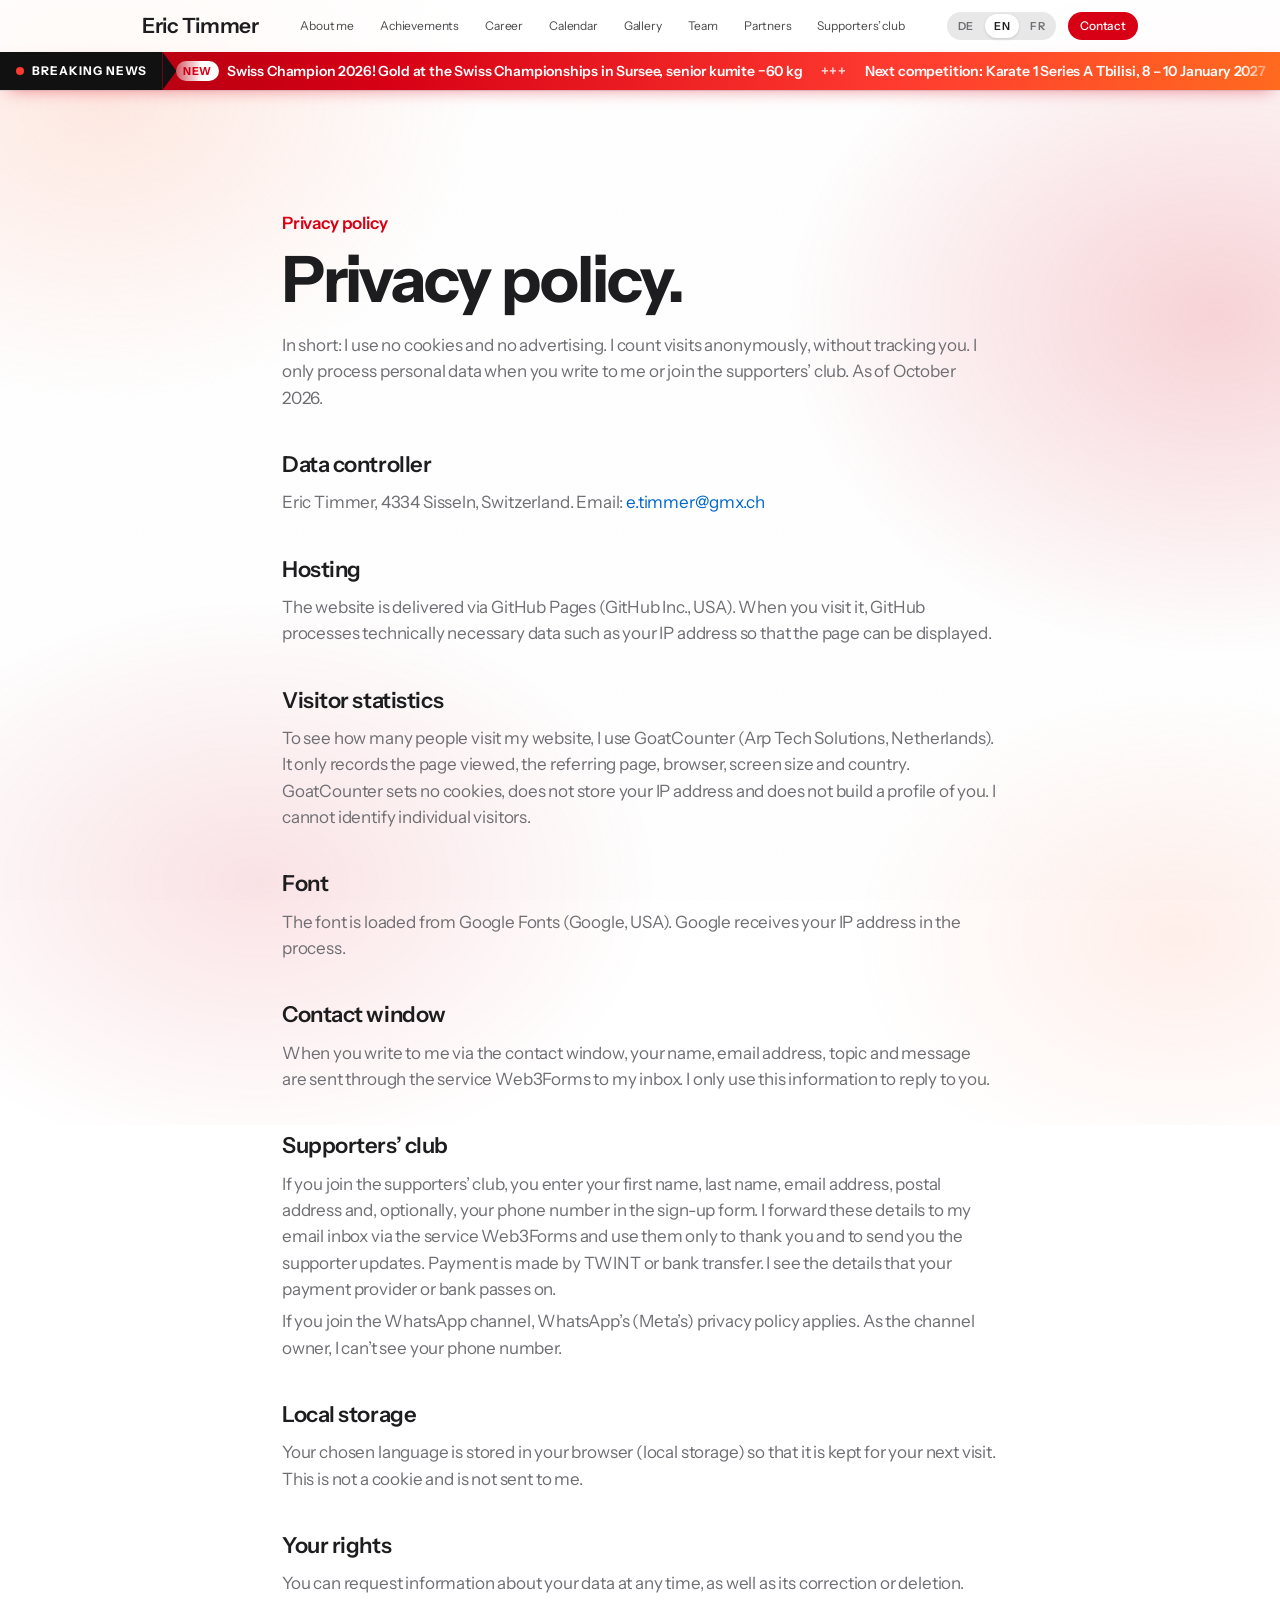
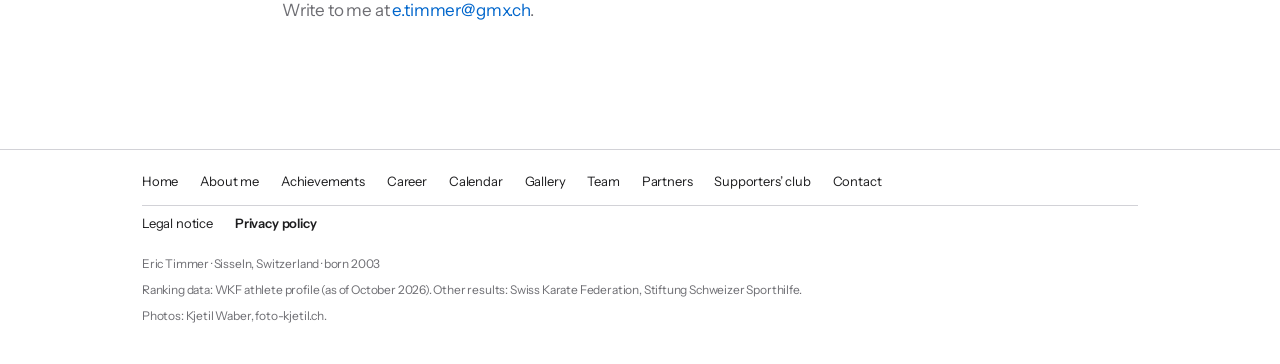
==== commit 70d4d98c: "Besucherstatistik mit GoatCounter (cookiefrei) + Datenschutz ergänzt Co-Authored-By: Claude Opus 5.5" ====
--- a/datenschutz.html
+++ b/datenschutz.html
@@ -29,7 +29,7 @@
 <link rel="preconnect" href="https://fonts.googleapis.com">
 <link rel="preconnect" href="https://fonts.gstatic.com" crossorigin>
 <link href="https://fonts.googleapis.com/css2?family=Instrument+Sans:wght@400;500;600;700&display=swap" rel="stylesheet">
-<link rel="stylesheet" href="assets/site.css?v=202610251950">
+<link rel="stylesheet" href="assets/site.css?v=202610252000">
 </head>
 <body data-page="Datenschutz">
 <nav class="top" aria-label="Hauptnavigation">
@@ -65,11 +65,13 @@
     <div class="wrap prose">
       <div class="eyebrow r">Datenschutz</div>
       <h1 class="h-sec r" style="--d:.05s">Datenschutz.</h1>
-      <p class="pr-p r">Kurz gesagt: Ich verwende keine Cookies, kein Tracking und keine Werbung. Personendaten bearbeite ich nur, wenn du mir schreibst oder dem Gönnerclub beitrittst. Stand: Oktober 2026.</p>
+      <p class="pr-p r">Kurz gesagt: Ich verwende keine Cookies und keine Werbung. Ich zähle Besuche anonym, ohne dich zu verfolgen. Personendaten bearbeite ich nur, wenn du mir schreibst oder dem Gönnerclub beitrittst. Stand: Oktober 2026.</p>
       <h3 class="pr-h r">Verantwortlicher</h3>
       <p class="pr-p r">Eric Timmer, 4334 Sisseln, Schweiz. E-Mail: <a href="mailto:e.timmer@gmx.ch">e.timmer@gmx.ch</a></p>
       <h3 class="pr-h r">Hosting</h3>
       <p class="pr-p r">Die Webseite wird über GitHub Pages (GitHub Inc., USA) ausgeliefert. Beim Aufruf verarbeitet GitHub technisch notwendige Daten wie deine IP-Adresse, damit die Seite angezeigt werden kann.</p>
+      <h3 class="pr-h r">Besucherstatistik</h3>
+      <p class="pr-p r">Um zu sehen, wie viele Leute meine Webseite besuchen, verwende ich GoatCounter (Arp Tech Solutions, Niederlande). Gezählt werden nur aufgerufene Seite, Herkunftsseite, Browser, Bildschirmgrösse und Land. GoatCounter setzt keine Cookies, speichert deine IP-Adresse nicht und erstellt kein Profil von dir. Einzelne Besucher kann ich nicht erkennen.</p>
       <h3 class="pr-h r">Schriftart</h3>
       <p class="pr-p r">Die Schriftart wird von Google Fonts (Google, USA) geladen. Dabei erhält Google deine IP-Adresse.</p>
       <h3 class="pr-h r">Kontaktfenster</h3>
@@ -130,6 +132,7 @@
   </div>
 </footer>
 
-<script src="assets/site.js?v=202610251950"></script>
+<script src="assets/site.js?v=202610252000"></script>
+<script data-goatcounter="https://erictimmer.goatcounter.com/count" async src="https://gc.zgo.at/count.js"></script>
 </body>
 </html>
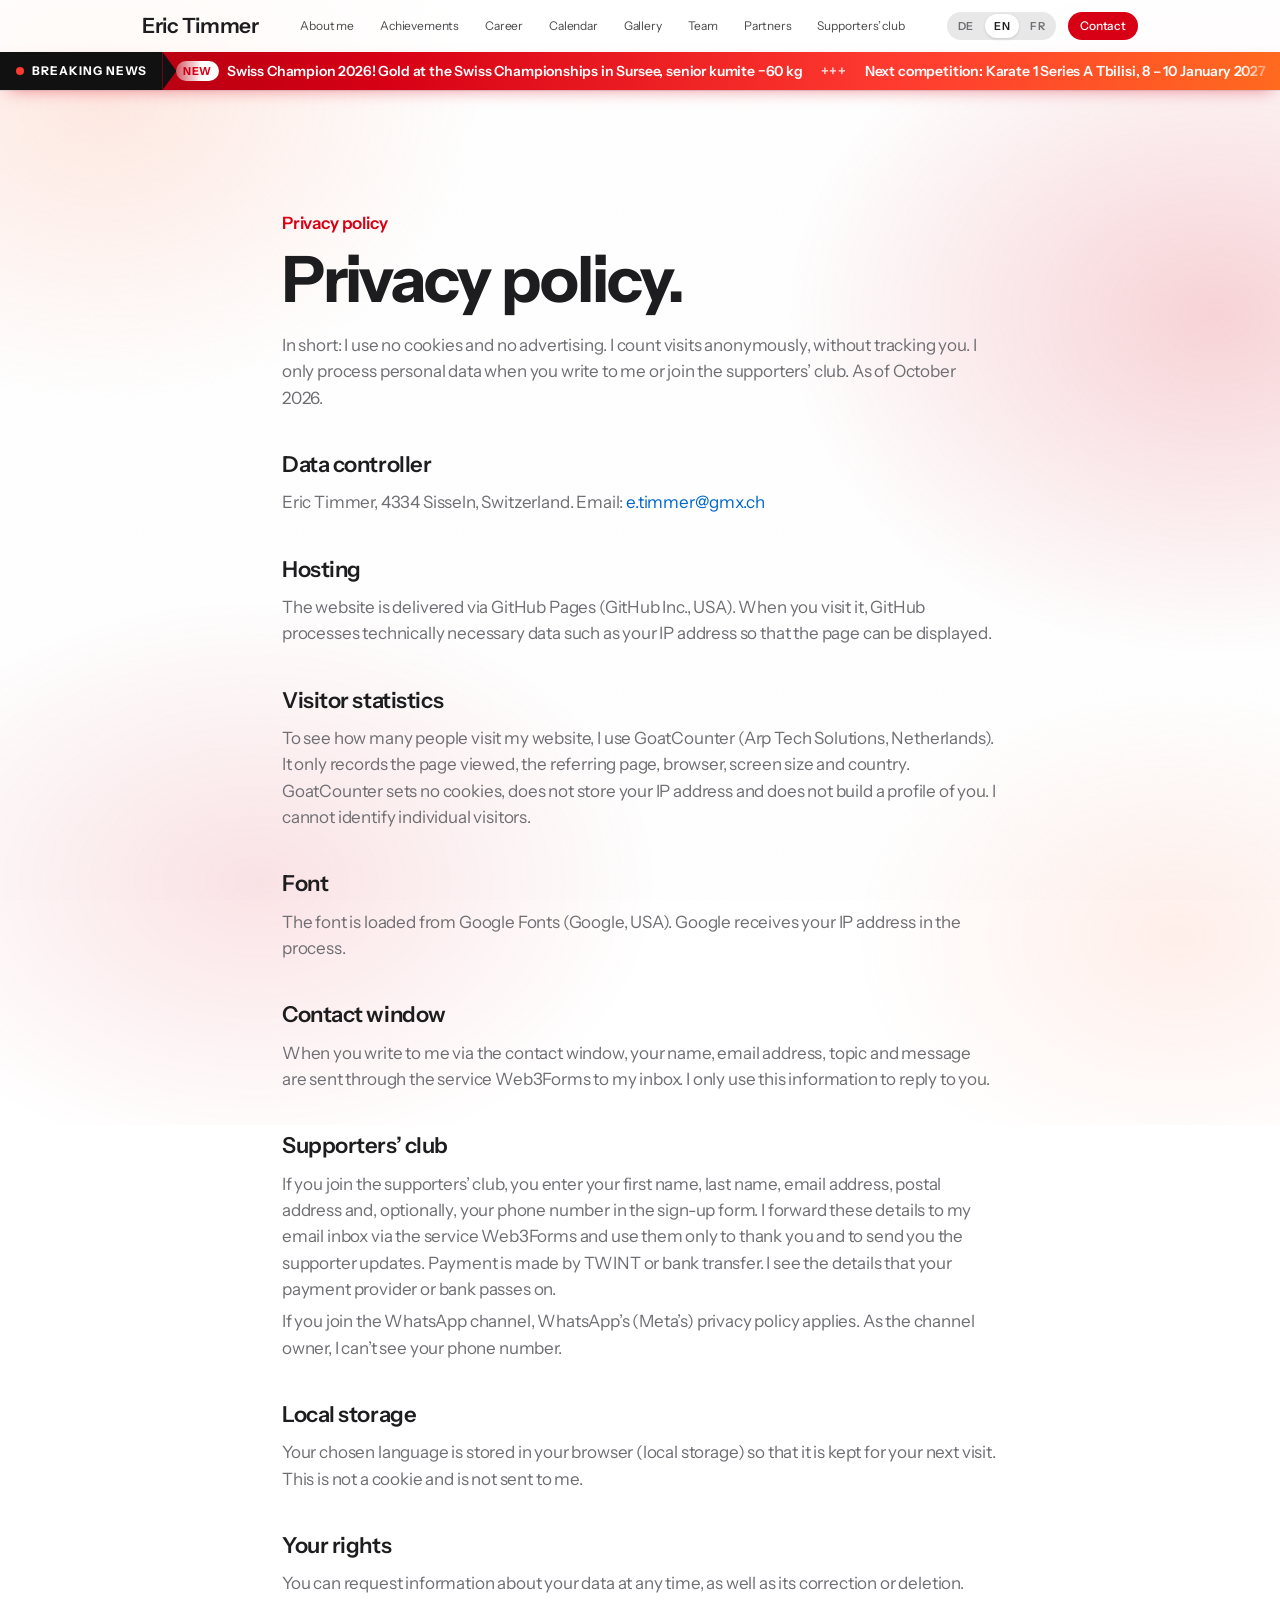
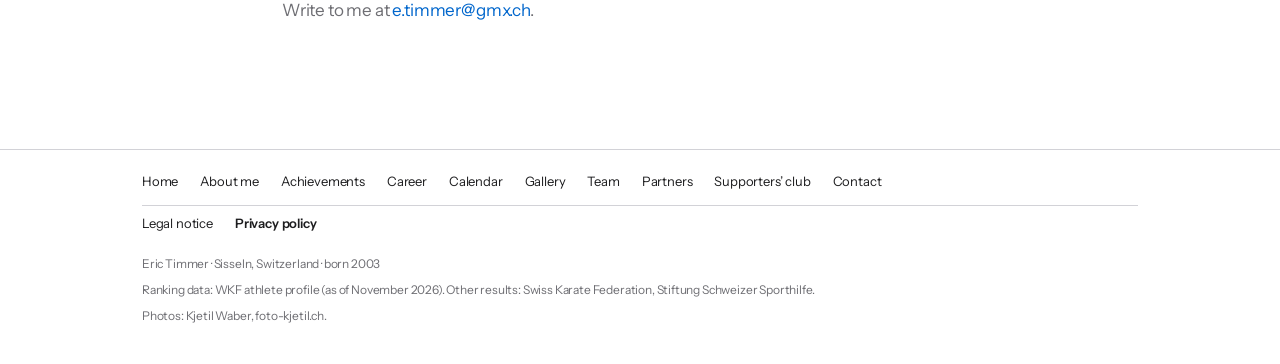
==== commit 4e30c2a8: "Ranking automatisch aktualisiert: Nr. 52, 840 Punkte" ====
--- a/datenschutz.html
+++ b/datenschutz.html
@@ -29,7 +29,7 @@
 <link rel="preconnect" href="https://fonts.googleapis.com">
 <link rel="preconnect" href="https://fonts.gstatic.com" crossorigin>
 <link href="https://fonts.googleapis.com/css2?family=Instrument+Sans:wght@400;500;600;700&display=swap" rel="stylesheet">
-<link rel="stylesheet" href="assets/site.css?v=202610252000">
+<link rel="stylesheet" href="assets/site.css?v=202611010502">
 </head>
 <body data-page="Datenschutz">
 <nav class="top" aria-label="Hauptnavigation">
@@ -127,12 +127,12 @@
       <a href="datenschutz.html" aria-current="page">Datenschutz</a>
     </nav>
     <div>Eric Timmer · Sisseln AG · Jahrgang 2003</div>
-    <div>Ranglistendaten: WKF-Athletenprofil (Stand Oktober 2026). Weitere Resultate: Swiss Karate Federation, Stiftung Schweizer Sporthilfe.</div>
+    <div>Ranglistendaten: WKF-Athletenprofil (Stand November 2026). Weitere Resultate: Swiss Karate Federation, Stiftung Schweizer Sporthilfe.</div>
     <div>Fotos: Kjetil Waber, foto-kjetil.ch.</div>
   </div>
 </footer>
 
-<script src="assets/site.js?v=202610252000"></script>
+<script src="assets/site.js?v=202611010502"></script>
 <script data-goatcounter="https://erictimmer.goatcounter.com/count" async src="https://gc.zgo.at/count.js"></script>
 </body>
 </html>
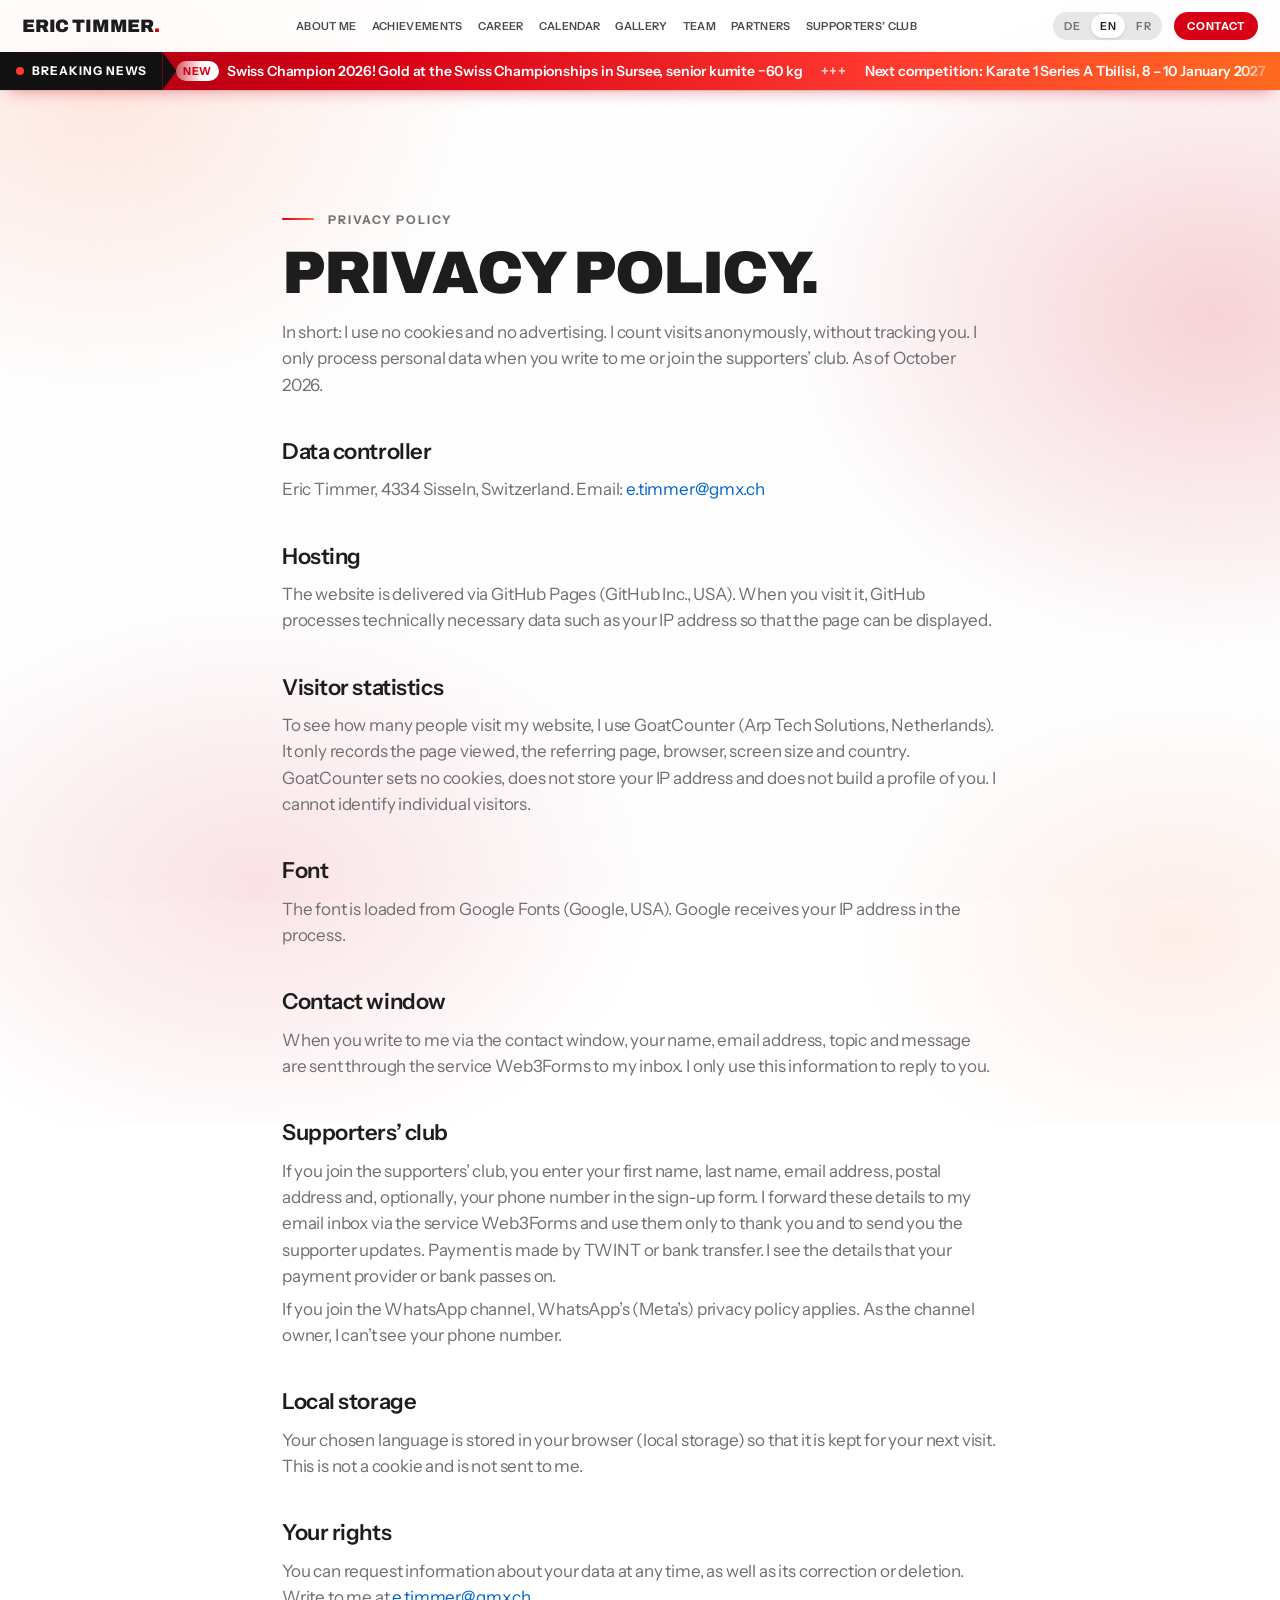
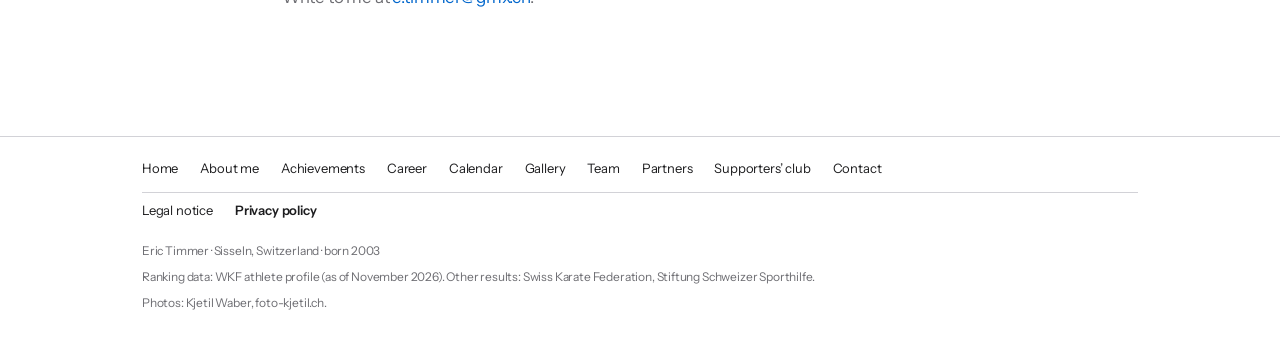
==== commit c4ec72a3: "Jurt-Stil: kräftige Titel-Schrift, Slogan-Band, Hero-Zoom, Scroll-Pfeil, rote Glut auf Karten Angele" ====
--- a/datenschutz.html
+++ b/datenschutz.html
@@ -28,8 +28,8 @@
 <link rel="alternate" hreflang="fr" href="https://erictimmer.ch/datenschutz.html?lang=fr">
 <link rel="preconnect" href="https://fonts.googleapis.com">
 <link rel="preconnect" href="https://fonts.gstatic.com" crossorigin>
-<link href="https://fonts.googleapis.com/css2?family=Instrument+Sans:wght@400;500;600;700&display=swap" rel="stylesheet">
-<link rel="stylesheet" href="assets/site.css?v=202611010502">
+<link href="https://fonts.googleapis.com/css2?family=Archivo:wght@800;900&family=Instrument+Sans:wght@400;500;600;700&display=swap" rel="stylesheet">
+<link rel="stylesheet" href="assets/site.css?v=202611021830">
 </head>
 <body data-page="Datenschutz">
 <nav class="top" aria-label="Hauptnavigation">
@@ -132,7 +132,7 @@
   </div>
 </footer>
 
-<script src="assets/site.js?v=202611010502"></script>
+<script src="assets/site.js?v=202611021830"></script>
 <script data-goatcounter="https://erictimmer.goatcounter.com/count" async src="https://gc.zgo.at/count.js"></script>
 </body>
 </html>
--- a/assets/site.css
+++ b/assets/site.css
@@ -1208,3 +1208,82 @@
 .nt-done .nt-ok::after { content: none; }
 .nt-done .nt-ok::before { content: "✓"; margin-right: 10px; font-weight: 800; }
 .newsticker:has(.nt-done) .nt-view { -webkit-mask-image: none; mask-image: none; }
+
+/* ---------- Jurt-Stil (02.11.2026) ----------
+   Angelehnt an jurtpentathlon.ch: kräftige Grossbuchstaben-Schrift (Archivo 900) für Name, Titel und
+   grosse Zahlen, Rubriken mit roter Linie, Slogan-Band, langsamer Zoom im Hero-Foto, hüpfender
+   Scroll-Pfeil, Karten mit roter Glut beim Darüberfahren, «Partner werden» leuchtet alle 6 s kurz auf,
+   weichere Einblend-Bewegung. Blaue Pillen-Knöpfe, Eröffnungs-Animation und Laufband bleiben. */
+:root { --display: "Archivo", "Helvetica Neue", Arial, sans-serif; --out: cubic-bezier(.16,1,.3,1); }
+
+/* Schrift: Titel in kräftigen Grossbuchstaben */
+.hero-split h1, .h-sec, .brand { font-family: var(--display); font-weight: 900; text-transform: uppercase; }
+.h-sec { font-size: clamp(34px, 5.4vw, 60px); line-height: .94; letter-spacing: -0.025em; }
+.hero-split h1 { font-size: clamp(58px, 9.4vw, 124px); line-height: .88; letter-spacing: -0.03em; }
+.hero-split h1 .h1-b { color: var(--red); }
+.hero-split h1 .h1-a, .hero-split h1 .h1-b { display: block; }
+.brand { font-size: 18px; letter-spacing: -0.01em; }
+.brand::after { content: "."; color: var(--red); }
+.rank-big, .hcard .big, .yr .y, .tier .t-price, .offer .v, .co-price, .pf .v { font-family: var(--display); font-weight: 900; letter-spacing: -0.03em; }
+.xt-h { font-family: var(--display); font-weight: 800; text-transform: uppercase; font-size: 22px; line-height: 1.02; letter-spacing: -0.01em; }
+
+/* Menü: kleine, gesperrte Grossbuchstaben */
+.nav-links { font-size: 11px; }
+.nav-links a { text-transform: uppercase; font-weight: 600; letter-spacing: .07em; }
+.pill { text-transform: uppercase; font-weight: 700; letter-spacing: .06em; font-size: 11px; padding: 6px 13px; }
+
+/* Rubrik über dem Titel: rote Linie + gesperrte Grossbuchstaben */
+.eyebrow { font-size: 12px; font-weight: 700; letter-spacing: .16em; text-transform: uppercase; color: color-mix(in srgb, currentColor 62%, transparent); margin-bottom: 16px; }
+.eyebrow::before { content: ""; display: inline-block; width: 32px; height: 2px; margin-right: 14px; vertical-align: .3em; background: var(--grad); border-radius: 2px; }
+.hero-split .eyebrow { font-size: 12px; }
+
+/* Einblenden beim Scrollen: weicher, wie bei Jurt */
+.r { transition: opacity .9s var(--out), transform .9s var(--out); transition-delay: var(--d, 0s); }
+.r.pre { transform: translateY(28px); }
+
+/* Hero-Foto: langsamer Zoom (Rahmen .hs-pic schneidet ab) */
+.hs-pic { display: block; overflow: hidden; border-radius: 24px; box-shadow: 0 34px 80px -18px color-mix(in srgb, var(--red) 45%, transparent); transform: translateZ(0); }
+.hs-pic img { box-shadow: none; border-radius: 0; }
+.intro .hs-pic { overflow: visible; box-shadow: none; }
+.intro .hs-pic img { border-radius: 24px; box-shadow: 0 34px 80px -18px color-mix(in srgb, var(--red) 45%, transparent); }
+@keyframes heroDrift { from { transform: scale(1); } to { transform: scale(1.08) translateY(-1.5%); } }
+@media (prefers-reduced-motion: no-preference) {
+  html:not(.intro) .hs-pic img { animation: heroDrift 24s ease-in-out infinite alternate; will-change: transform; }
+}
+@media (max-width: 860px) { .hs-pic, .intro .hs-pic img { border-radius: 20px; } }
+
+/* Scroll-Pfeil unten im Hero */
+.scroll-hint { display: flex; justify-content: center; margin-top: clamp(24px, 4vw, 48px); color: var(--muted); pointer-events: none; }
+.scroll-hint svg { width: 22px; height: 22px; animation: scrollHint 2.2s ease-in-out infinite; }
+@keyframes scrollHint { 0%, 100% { opacity: .35; transform: translateY(0); } 50% { opacity: 1; transform: translateY(10px); } }
+@media (max-width: 860px) { .scroll-hint { display: none; } }
+
+/* Slogan-Band (Startseite) */
+.slogan { overflow: hidden; color: #fff; padding-block: 18px; background: linear-gradient(90deg, #a3000f, var(--red) 35%, #ff3b30 70%, #ff6a1f);
+  box-shadow: 0 24px 60px -30px color-mix(in srgb, var(--red) 80%, transparent); }
+.sl-track { display: flex; width: max-content; animation: slRun 38s linear infinite; will-change: transform; }
+.sl-group { display: flex; flex: none; align-items: center; }
+.sl-group span { font-family: var(--display); font-weight: 900; text-transform: uppercase; font-size: clamp(20px, 2.6vw, 30px); letter-spacing: .02em; white-space: nowrap; }
+.sl-group span::after { content: "●"; font-size: .45em; vertical-align: .45em; margin: 0 .9em; opacity: .7; }
+@keyframes slRun { from { transform: translate3d(0, 0, 0); } to { transform: translate3d(-50%, 0, 0); } }
+
+/* Karten: rote Glut beim Darüberfahren */
+@media (hover: hover) and (pointer: fine) {
+  .xt:hover, .hcard:hover, .tier:hover, a.partner:hover { box-shadow: 0 30px 80px -22px color-mix(in srgb, var(--red) 50%, transparent), 0 0 0 1px color-mix(in srgb, var(--red) 12%, transparent) !important; }
+  .gi:hover { box-shadow: 0 24px 60px -20px color-mix(in srgb, var(--red) 55%, transparent) !important; }
+}
+
+/* «Partner werden»: leuchtet alle 6 s kurz rot auf */
+@keyframes attn { 0%, 62%, 100% { box-shadow: 0 0 0 0 transparent; } 78% { box-shadow: 0 0 0 4px color-mix(in srgb, var(--red) 35%, transparent), 0 10px 30px -6px color-mix(in srgb, var(--red) 60%, transparent); } }
+@media (prefers-reduced-motion: no-preference) { .btn.attn:not(:hover):not(:focus-visible) { animation: attn 6s ease-in-out 3s infinite; } }
+
+@media (prefers-reduced-motion: reduce) { .sl-track, .scroll-hint svg { animation: none; } }
+/* Menü in Grossbuchstaben ist breiter: Menüleiste darf breiter sein als der Inhalt (wie bei Jurt),
+   bei knappem Platz engere Abstände. In DE/EN/FR von 1001 bis 1500 px geprüft. */
+@media (min-width: 1001px) { nav.top .wrap { max-width: 1280px; } }
+.nav-links { gap: 20px; }
+.nav-links a { letter-spacing: .05em; white-space: nowrap; }
+@media (max-width: 1280px) { .nav-links { gap: 15px; } .nav-links a { letter-spacing: .03em; } }
+@media (max-width: 1160px) { .nav-links { gap: 12px; font-size: 10.5px; } .nav-links a { letter-spacing: .02em; } .brand { font-size: 16px; } .nav-right { gap: 8px; } }
+nav.top.open .nav-links a { letter-spacing: 0; }
+@media (min-width: 1001px) and (max-width: 1060px) { .nav-links { gap: 10px; } .nav-links a { letter-spacing: 0; } .lang button { padding: 5px 7px; } }
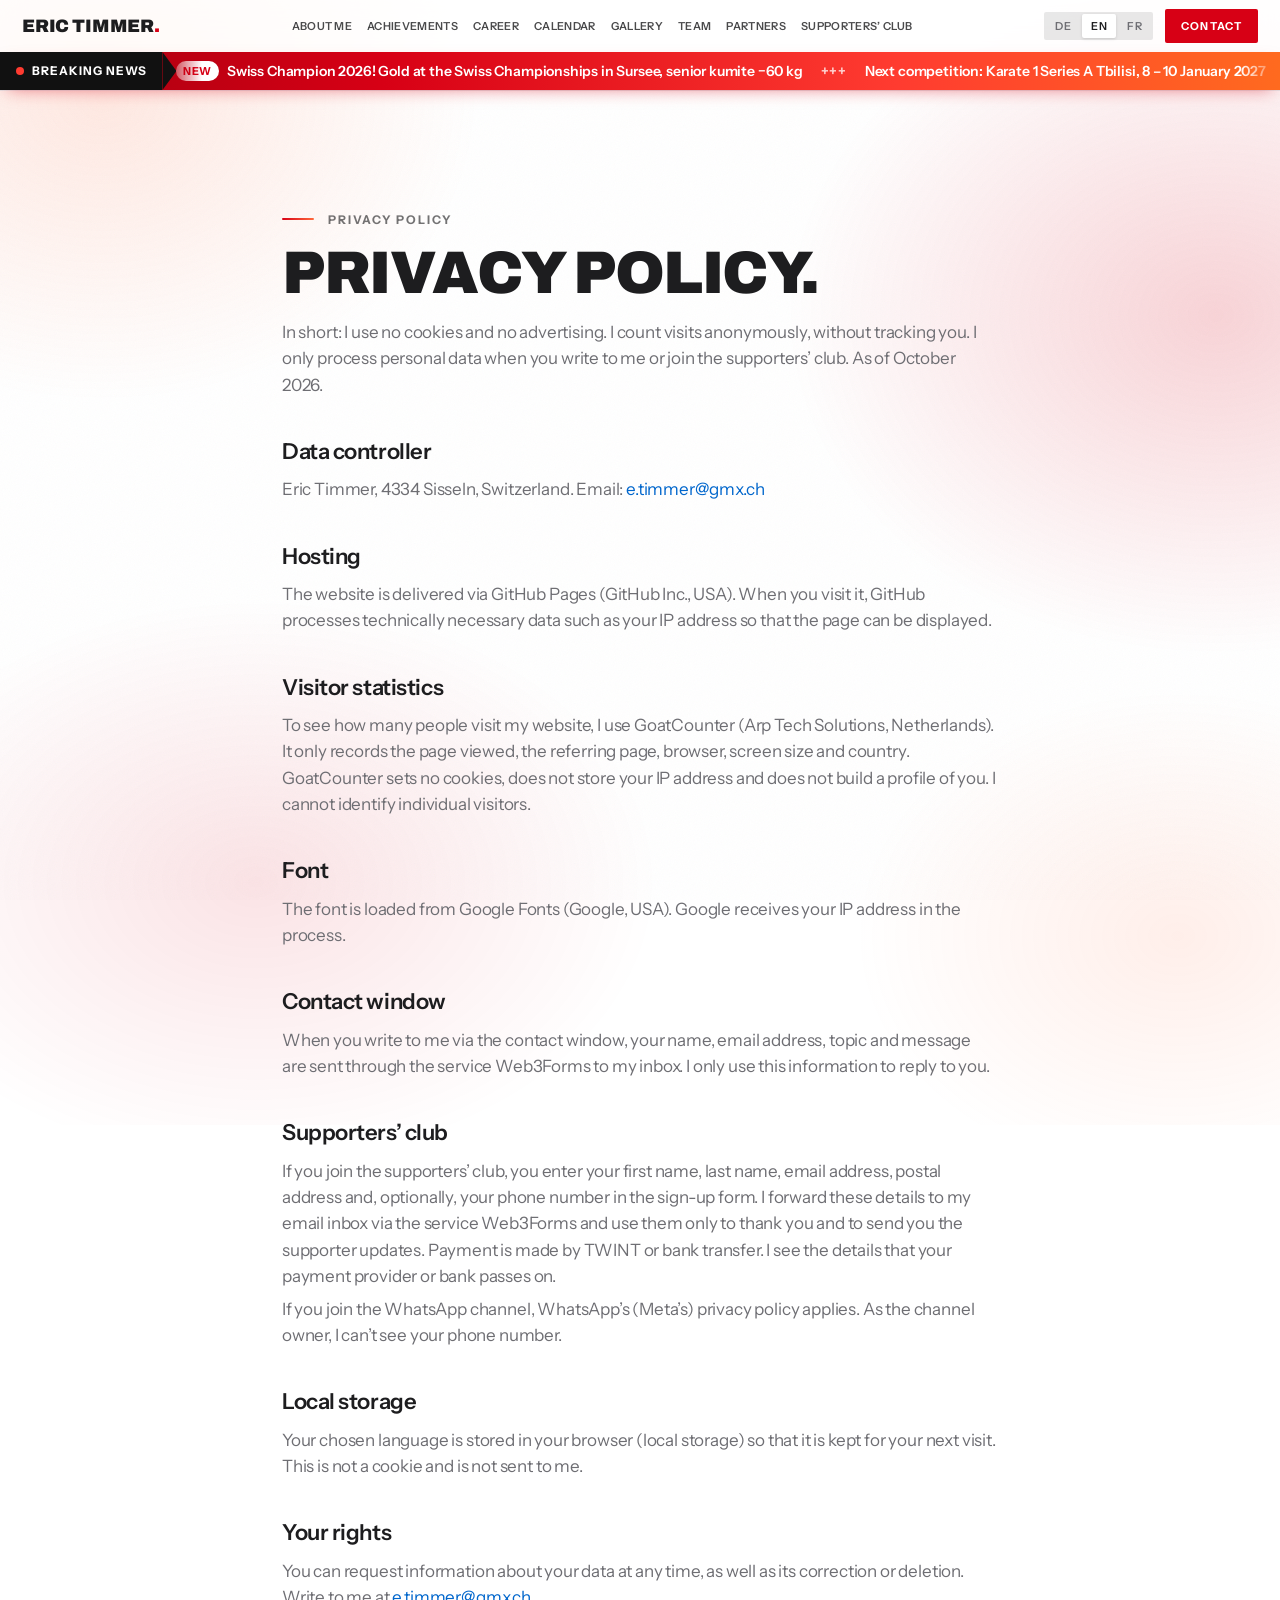
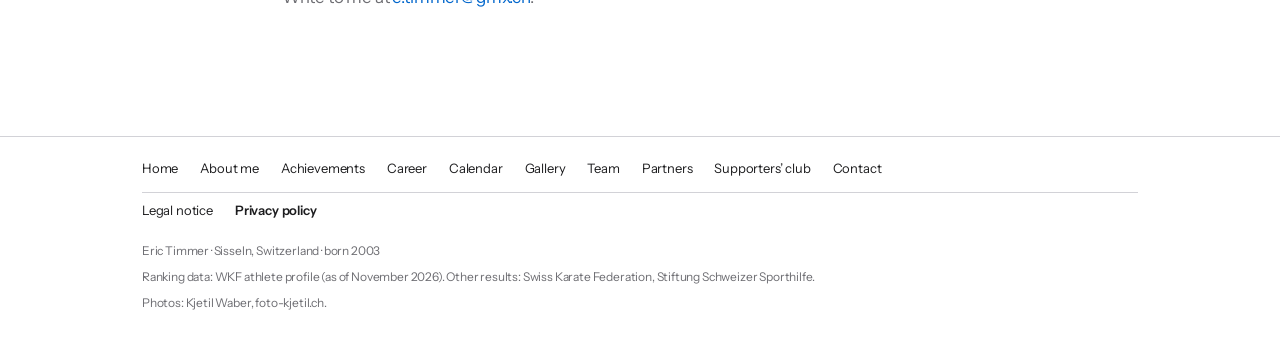
==== commit 68fa1d49: "Startseite wie jurtpentathlon.ch: Vollbild-Hero schwarz-weiss, eckige rote Knöpfe, Zahlen-Kacheln Co" ====
--- a/datenschutz.html
+++ b/datenschutz.html
@@ -29,7 +29,7 @@
 <link rel="preconnect" href="https://fonts.googleapis.com">
 <link rel="preconnect" href="https://fonts.gstatic.com" crossorigin>
 <link href="https://fonts.googleapis.com/css2?family=Archivo:wght@800;900&family=Instrument+Sans:wght@400;500;600;700&display=swap" rel="stylesheet">
-<link rel="stylesheet" href="assets/site.css?v=202611021830">
+<link rel="stylesheet" href="assets/site.css?v=202611021900">
 </head>
 <body data-page="Datenschutz">
 <nav class="top" aria-label="Hauptnavigation">
@@ -132,7 +132,7 @@
   </div>
 </footer>
 
-<script src="assets/site.js?v=202611021830"></script>
+<script src="assets/site.js?v=202611021900"></script>
 <script data-goatcounter="https://erictimmer.goatcounter.com/count" async src="https://gc.zgo.at/count.js"></script>
 </body>
 </html>
--- a/assets/site.css
+++ b/assets/site.css
@@ -1287,3 +1287,84 @@
 @media (max-width: 1160px) { .nav-links { gap: 12px; font-size: 10.5px; } .nav-links a { letter-spacing: .02em; } .brand { font-size: 16px; } .nav-right { gap: 8px; } }
 nav.top.open .nav-links a { letter-spacing: 0; }
 @media (min-width: 1001px) and (max-width: 1060px) { .nav-links { gap: 10px; } .nav-links a { letter-spacing: 0; } .lang button { padding: 5px 7px; } }
+
+/* ---------- Jurt-Stil Teil 2 (02.11.2026): «mach es so wie ihre Webseite» ----------
+   Startseite: Vollbild-Hero mit Schwarz-Weiss-Foto unter der (durchsichtigen) Menüleiste, Name riesig in Weiss,
+   eckige Knöpfe (rot gefüllt / weiss umrandet), danach rotes Slogan-Band, das in die Zahlen-Kacheln ausläuft.
+   Alle Seiten: eckige rote Knöpfe in Grossbuchstaben (ersetzt die blauen Pillen), Karten mit 16 px Rundung. */
+
+/* Knöpfe wie bei Jurt */
+.btn { background: var(--red); color: #fff; border-radius: 2px; min-height: 50px; padding: 0 28px; font-size: 12px; font-weight: 700; letter-spacing: .14em; text-transform: uppercase; border: 1px solid transparent; }
+.btn-sm { min-height: 40px; padding: 0 18px; font-size: 11px; }
+.btn-o { background: transparent; color: var(--fg); border-color: color-mix(in srgb, var(--fg) 55%, transparent); }
+.btn-o:hover { border-color: var(--fg); filter: none; }
+.band.contact .btn { background: #fff; color: #b00012; }
+.pill { border-radius: 2px; padding: 9px 16px; letter-spacing: .1em; }
+.lang, .lang button { border-radius: 2px; }
+.nav-links a[aria-current="page"] { color: var(--red); }
+@media (min-width: 1001px) { .nav-links a { border-radius: 2px; } }
+.xt, .hcard, .nc, .tier { border-radius: 16px; }
+
+/* Menüleiste über dem Hero: durchsichtig, weisse Schrift */
+nav.top[data-tone="hero"] {
+  --fg: #fff; --muted: rgba(255,255,255,.75); --faint: rgba(255,255,255,.25); --bg: rgba(255,255,255,.16); --nav: transparent;
+  background: linear-gradient(rgba(0,0,0,.5), transparent); border-bottom-color: transparent;
+  backdrop-filter: none; -webkit-backdrop-filter: none;
+}
+nav.top[data-tone="hero"] .nav-links a[aria-current="page"] { color: #fff; }
+
+/* Vollbild-Hero */
+.hero-full {
+  --fg: #fff; --muted: rgba(255,255,255,.78);
+  position: relative; z-index: 0; isolation: isolate; overflow: clip; color: #fff; text-align: left;
+  min-height: 100svh; margin-top: calc(-1 * var(--hdr, 52px)); padding: calc(var(--hdr, 52px) + 40px) 0 90px;
+  display: flex; align-items: center; background: #0b0b0c;
+}
+.hero-full::before { display: none; }
+.hero-full .hs { display: block; width: 100%; }
+.hf-bg { position: absolute; inset: 0; z-index: -1; overflow: hidden; }
+.hf-bg img { width: 100%; height: 100%; object-fit: cover; object-position: 62% 30%; filter: grayscale(1) contrast(1.08) brightness(.82); animation: heroDrift 24s ease-in-out infinite alternate; will-change: transform; }
+.hf-bg::after { content: ""; position: absolute; inset: 0;
+  background: linear-gradient(90deg, rgba(0,0,0,.82) 0%, rgba(0,0,0,.55) 42%, rgba(0,0,0,.12) 75%, rgba(0,0,0,.25) 100%),
+              linear-gradient(0deg, rgba(0,0,0,.75) 0%, transparent 35%), linear-gradient(180deg, rgba(0,0,0,.45) 0%, transparent 22%); }
+.hero-full .eyebrow { color: rgba(255,255,255,.75); }
+.hero-full h1 { font-size: clamp(64px, 12.5vw, 196px); line-height: .84; letter-spacing: -0.035em; margin-top: 6px; }
+.hero-full h1 .h1-a, .hero-full h1 .h1-b { color: #fff; }
+.hero-full .sub { background: none; -webkit-text-fill-color: currentColor; color: rgba(255,255,255,.85); font-family: var(--text); font-size: clamp(13px, 1.3vw, 16px); font-weight: 600; letter-spacing: .2em; text-transform: uppercase; margin-top: 28px; }
+.hero-full .ctas { justify-content: flex-start; gap: 14px; margin-top: 40px; }
+.hero-full .btn-o { color: #fff; border-color: rgba(255,255,255,.55); }
+.hero-full .btn-o:hover { border-color: #fff; background: rgba(255,255,255,.08); }
+.hero-full .hs-text > h1::after { height: 8px; }
+.hf-cr { position: absolute; right: max(22px, env(safe-area-inset-right, 0px)); bottom: 18px; margin: 0; font-size: 11px; color: rgba(255,255,255,.55); }
+.hf-cr a { color: inherit; text-decoration: underline; text-underline-offset: 2px; }
+.hero-full .scroll-hint { position: absolute; left: 0; right: 0; bottom: 22px; margin: 0; color: #fff; display: flex; }
+@media (max-width: 860px) {
+  .hf-bg img { object-position: 74% 30%; }
+  .hf-bg::after { background: linear-gradient(0deg, rgba(0,0,0,.88) 0%, rgba(0,0,0,.55) 55%, rgba(0,0,0,.35) 100%); }
+  .hero-full { align-items: flex-end; padding-bottom: 70px; }
+  .hero-full .ctas { flex-direction: column; align-items: stretch; }
+  .hero-full .hs-text > * { max-width: none; }
+}
+/* Eröffnung: «Schnitt» bleibt, Name endet weiss */
+.intro .hero-full .hs-text > .sub { animation-name: heroSub; }
+
+/* Slogan-Band läuft in die Zahlen-Kacheln aus */
+.stats-band { position: relative; padding-bottom: 40px;
+  background: linear-gradient(180deg, #d70015 0, #d70015 70px, color-mix(in srgb, #d70015 55%, transparent) 130px, color-mix(in srgb, #d70015 10%, transparent) 260px, transparent 380px); }
+.stats-band .slogan { box-shadow: none; background: linear-gradient(90deg, #a3000f, #d70015 40%, #e8121f); }
+.stats { display: grid; grid-template-columns: repeat(4, 1fr); gap: 18px; margin-top: 46px; }
+@media (min-width: 1001px) { .stats { max-width: 1280px; } }
+.stat { background: var(--card); border-radius: 16px; padding: 34px 32px 30px; box-shadow: 0 1px 3px rgba(0,0,0,.06), 0 24px 60px -28px color-mix(in srgb, var(--red) 45%, transparent); }
+.stat .sv { font-family: var(--display); font-weight: 900; font-size: clamp(48px, 5.4vw, 72px); line-height: .9; letter-spacing: -0.03em; font-variant-numeric: tabular-nums; color: var(--fg); }
+.stat .sk { margin-top: 16px; font-size: 11px; font-weight: 700; letter-spacing: .14em; text-transform: uppercase; color: color-mix(in srgb, #4a5a7a 80%, var(--fg)); }
+@media (prefers-color-scheme: dark) { :root:not([data-theme="light"]) .stat .sk { color: #9aa6bf; } }
+@media (max-width: 860px) { .stats { grid-template-columns: repeat(2, 1fr); gap: 12px; } .stat { padding: 24px 20px; } }
+
+@media (prefers-reduced-motion: reduce) { .hf-bg img { animation: none; } }
+/* Feinschliff: Wasserzeichen unten im Foto abschneiden, Hero breiter, Rot läuft sauber aus */
+.hf-bg img { position: absolute; left: 0; top: 0; height: 122%; object-position: 62% 32%; transform-origin: 60% 30%; }
+.hero-full .wrap { max-width: 1280px; }
+.hero-full h1 { font-size: clamp(64px, 11vw, 172px); }
+.stats-band { padding-bottom: 120px; margin-bottom: -40px; }
+@media (max-width: 860px) { .hf-bg img { height: 118%; object-position: 74% 20%; } }
+@media (max-width: 860px) { .hf-bg img { object-position: 70% 0%; height: 112%; } }
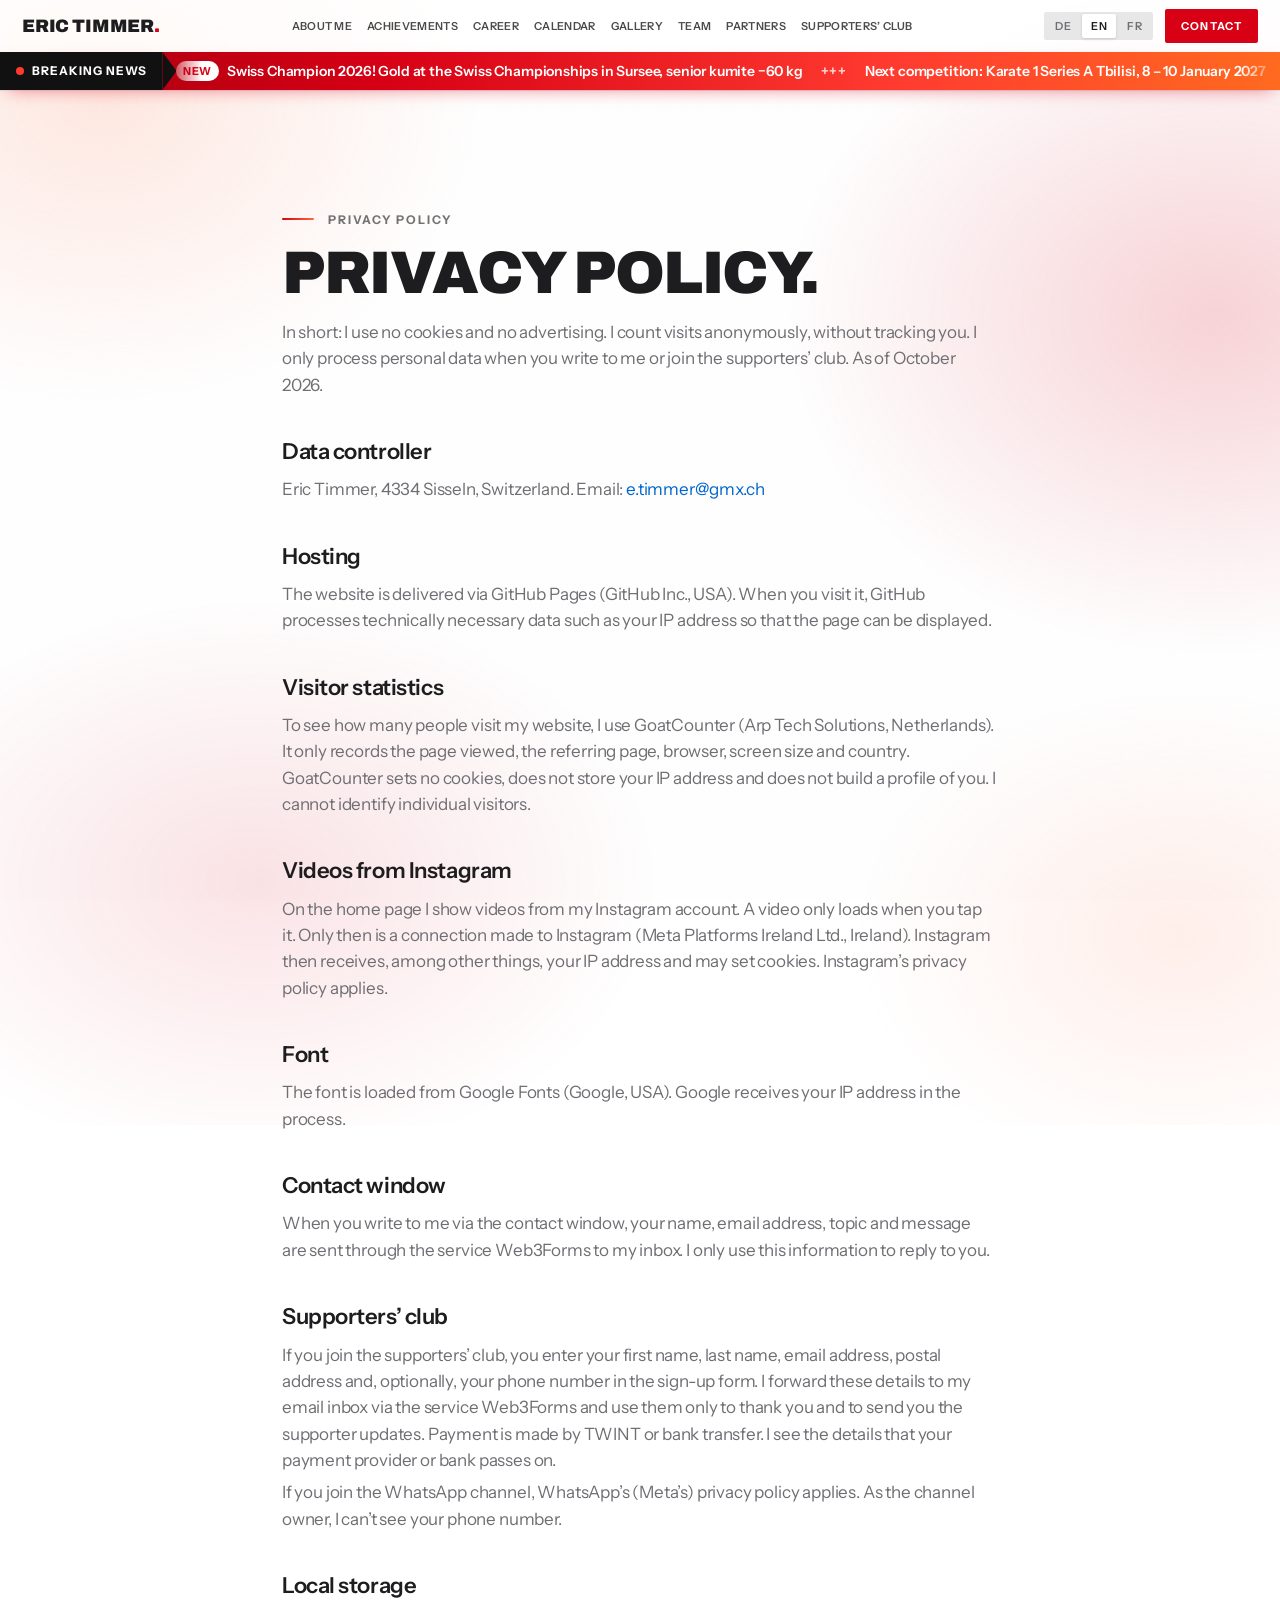
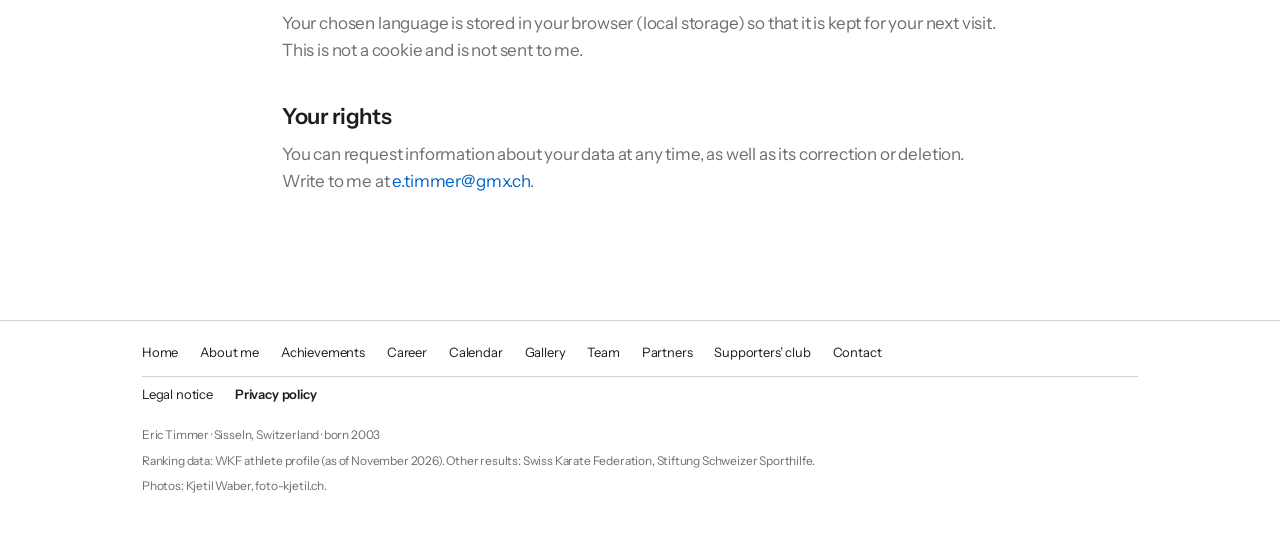
==== commit 3b54c08b: "Film-Bereich mit 6 Instagram-Reels (laden erst nach Klick), Datenschutz ergänzt Co-Authored-By: Clau" ====
--- a/datenschutz.html
+++ b/datenschutz.html
@@ -29,7 +29,7 @@
 <link rel="preconnect" href="https://fonts.googleapis.com">
 <link rel="preconnect" href="https://fonts.gstatic.com" crossorigin>
 <link href="https://fonts.googleapis.com/css2?family=Archivo:wght@800;900&family=Instrument+Sans:wght@400;500;600;700&display=swap" rel="stylesheet">
-<link rel="stylesheet" href="assets/site.css?v=202611021900">
+<link rel="stylesheet" href="assets/site.css?v=202611021930">
 </head>
 <body data-page="Datenschutz">
 <nav class="top" aria-label="Hauptnavigation">
@@ -72,6 +72,8 @@
       <p class="pr-p r">Die Webseite wird über GitHub Pages (GitHub Inc., USA) ausgeliefert. Beim Aufruf verarbeitet GitHub technisch notwendige Daten wie deine IP-Adresse, damit die Seite angezeigt werden kann.</p>
       <h3 class="pr-h r">Besucherstatistik</h3>
       <p class="pr-p r">Um zu sehen, wie viele Leute meine Webseite besuchen, verwende ich GoatCounter (Arp Tech Solutions, Niederlande). Gezählt werden nur aufgerufene Seite, Herkunftsseite, Browser, Bildschirmgrösse und Land. GoatCounter setzt keine Cookies, speichert deine IP-Adresse nicht und erstellt kein Profil von dir. Einzelne Besucher kann ich nicht erkennen.</p>
+      <h3 class="pr-h r">Videos von Instagram</h3>
+      <p class="pr-p r">Auf der Startseite zeige ich Videos von meinem Instagram-Konto. Das Video wird erst geladen, wenn du es antippst. Erst dann wird eine Verbindung zu Instagram (Meta Platforms Ireland Ltd., Irland) aufgebaut. Dabei erhält Instagram unter anderem deine IP-Adresse und kann Cookies setzen. Es gilt die Datenschutzerklärung von Instagram.</p>
       <h3 class="pr-h r">Schriftart</h3>
       <p class="pr-p r">Die Schriftart wird von Google Fonts (Google, USA) geladen. Dabei erhält Google deine IP-Adresse.</p>
       <h3 class="pr-h r">Kontaktfenster</h3>
@@ -132,7 +134,7 @@
   </div>
 </footer>
 
-<script src="assets/site.js?v=202611021900"></script>
+<script src="assets/site.js?v=202611021930"></script>
 <script data-goatcounter="https://erictimmer.goatcounter.com/count" async src="https://gc.zgo.at/count.js"></script>
 </body>
 </html>
--- a/assets/site.css
+++ b/assets/site.css
@@ -1368,3 +1368,30 @@
 .stats-band { padding-bottom: 120px; margin-bottom: -40px; }
 @media (max-width: 860px) { .hf-bg img { height: 118%; object-position: 74% 20%; } }
 @media (max-width: 860px) { .hf-bg img { object-position: 70% 0%; height: 112%; } }
+
+/* ---------- Film: Reels von Instagram (index.html #film, 02.11.2026) ---------- */
+.h-sec .red { color: var(--red); }
+.reels { display: grid; grid-auto-flow: column; grid-auto-columns: minmax(220px, 1fr); gap: 14px; margin-top: 44px; overflow-x: auto; scroll-snap-type: x mandatory; padding-bottom: 8px; scrollbar-width: none; }
+.reels::-webkit-scrollbar { display: none; }
+@media (min-width: 1001px) { .film .wrap { max-width: 1280px; } .reels { grid-auto-columns: calc((100% - 5 * 14px) / 6); } }
+.reel { position: relative; display: flex; flex-direction: column; justify-content: flex-end; gap: 4px; aspect-ratio: 9 / 16; padding: 18px; border: 0; border-radius: 16px; overflow: hidden; cursor: pointer; text-align: left; color: #fff; background: #111; scroll-snap-align: start; isolation: isolate; font: inherit; }
+.reel img { position: absolute; inset: 0; width: 100%; height: 100%; object-fit: cover; z-index: -2; transition: transform 1.2s var(--out); }
+.reel::before { content: ""; position: absolute; inset: 0; z-index: -1; background: linear-gradient(0deg, rgba(0,0,0,.82) 0%, rgba(0,0,0,.15) 45%, transparent 70%); }
+.reel-play { position: absolute; left: 50%; top: 44%; translate: -50% -50%; width: 58px; height: 58px; border-radius: 50%; display: grid; place-items: center; background: var(--red); color: #fff; box-shadow: 0 10px 30px -6px color-mix(in srgb, var(--red) 70%, transparent); transition: transform .4s var(--out); }
+.reel-play svg { width: 24px; height: 24px; margin-left: 3px; }
+.reel-k { font-size: 11px; font-weight: 700; letter-spacing: .14em; text-transform: uppercase; opacity: .8; }
+.reel-h { font-family: var(--display); font-weight: 900; text-transform: uppercase; font-size: 19px; line-height: 1.02; }
+@media (hover: hover) and (pointer: fine) {
+  .reel { transition: transform .5s var(--out), box-shadow .5s var(--out); }
+  .reel:hover { transform: translateY(-6px); box-shadow: 0 30px 70px -24px color-mix(in srgb, var(--red) 55%, transparent); }
+  .reel:hover img { transform: scale(1.06); }
+  .reel:hover .reel-play { transform: scale(1.12); }
+}
+.film-note { margin-top: 18px; font-size: 13px; color: var(--muted); }
+@media (max-width: 860px) { .reels { grid-auto-columns: 62%; margin-inline: -22px; padding-inline: 22px; scroll-padding-inline: 22px; } }
+.reel-dlg { padding: 0; border: 0; background: transparent; width: min(420px, 94vw); max-height: 94vh; overflow: visible; }
+.reel-dlg::backdrop { background: rgba(0,0,0,.82); backdrop-filter: blur(6px); }
+.reel-frame { background: #fff; border-radius: 14px; overflow: hidden; }
+.reel-frame iframe { display: block; width: 100%; height: min(760px, 88vh); border: 0; }
+.reel-x { position: absolute; top: -46px; right: 0; width: 38px; height: 38px; border: 0; border-radius: 50%; background: rgba(255,255,255,.14); color: #fff; font-size: 26px; line-height: 1; cursor: pointer; }
+.reel-x:hover { background: rgba(255,255,255,.26); }
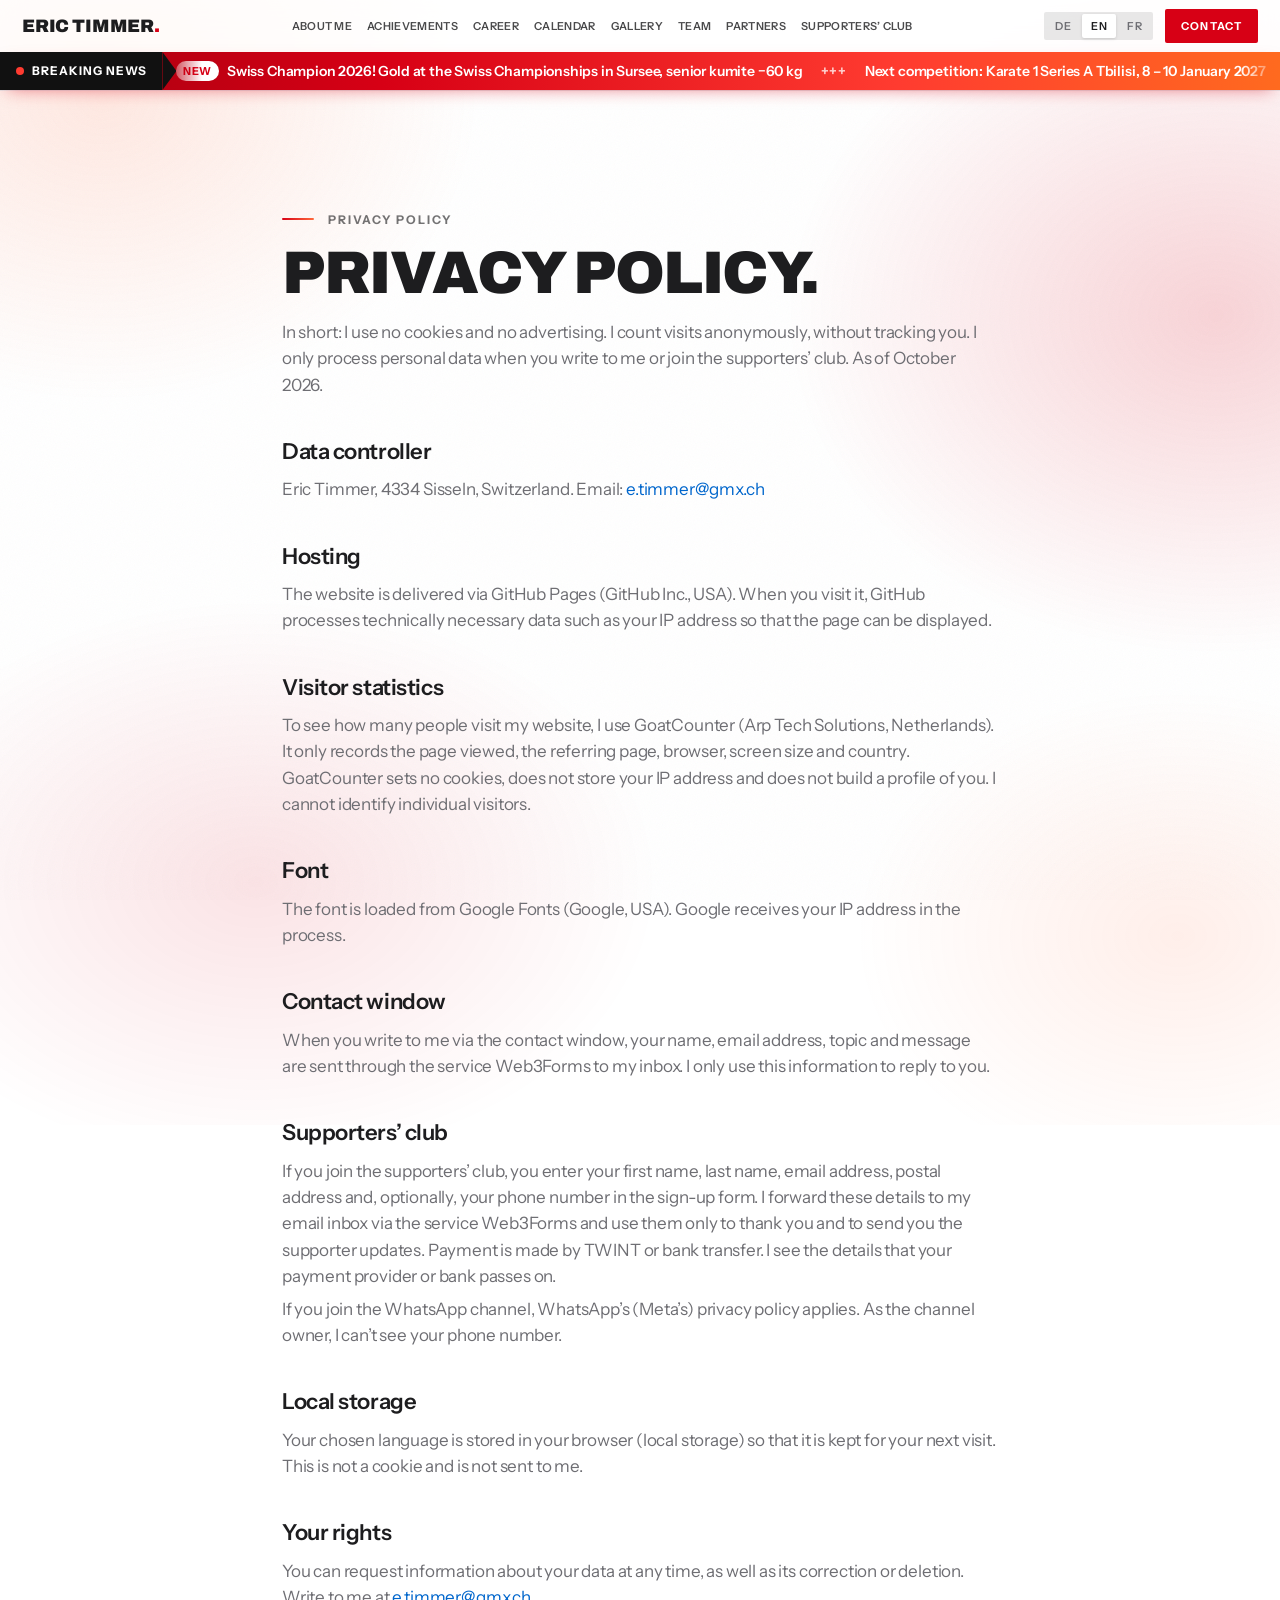
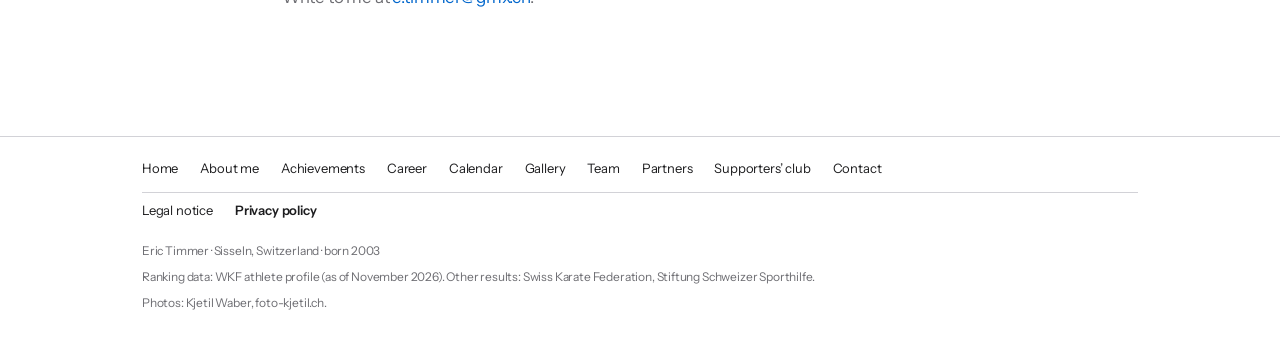
==== commit cf125b90: "Film: Reels öffnen direkt auf Instagram (Einbetten spielt Reels mit Musik nicht ab) Co-Authored-By: " ====
--- a/datenschutz.html
+++ b/datenschutz.html
@@ -29,7 +29,7 @@
 <link rel="preconnect" href="https://fonts.googleapis.com">
 <link rel="preconnect" href="https://fonts.gstatic.com" crossorigin>
 <link href="https://fonts.googleapis.com/css2?family=Archivo:wght@800;900&family=Instrument+Sans:wght@400;500;600;700&display=swap" rel="stylesheet">
-<link rel="stylesheet" href="assets/site.css?v=202611021930">
+<link rel="stylesheet" href="assets/site.css?v=202611021940">
 </head>
 <body data-page="Datenschutz">
 <nav class="top" aria-label="Hauptnavigation">
@@ -72,8 +72,6 @@
       <p class="pr-p r">Die Webseite wird über GitHub Pages (GitHub Inc., USA) ausgeliefert. Beim Aufruf verarbeitet GitHub technisch notwendige Daten wie deine IP-Adresse, damit die Seite angezeigt werden kann.</p>
       <h3 class="pr-h r">Besucherstatistik</h3>
       <p class="pr-p r">Um zu sehen, wie viele Leute meine Webseite besuchen, verwende ich GoatCounter (Arp Tech Solutions, Niederlande). Gezählt werden nur aufgerufene Seite, Herkunftsseite, Browser, Bildschirmgrösse und Land. GoatCounter setzt keine Cookies, speichert deine IP-Adresse nicht und erstellt kein Profil von dir. Einzelne Besucher kann ich nicht erkennen.</p>
-      <h3 class="pr-h r">Videos von Instagram</h3>
-      <p class="pr-p r">Auf der Startseite zeige ich Videos von meinem Instagram-Konto. Das Video wird erst geladen, wenn du es antippst. Erst dann wird eine Verbindung zu Instagram (Meta Platforms Ireland Ltd., Irland) aufgebaut. Dabei erhält Instagram unter anderem deine IP-Adresse und kann Cookies setzen. Es gilt die Datenschutzerklärung von Instagram.</p>
       <h3 class="pr-h r">Schriftart</h3>
       <p class="pr-p r">Die Schriftart wird von Google Fonts (Google, USA) geladen. Dabei erhält Google deine IP-Adresse.</p>
       <h3 class="pr-h r">Kontaktfenster</h3>
@@ -134,7 +132,7 @@
   </div>
 </footer>
 
-<script src="assets/site.js?v=202611021930"></script>
+<script src="assets/site.js?v=202611021940"></script>
 <script data-goatcounter="https://erictimmer.goatcounter.com/count" async src="https://gc.zgo.at/count.js"></script>
 </body>
 </html>
--- a/assets/site.css
+++ b/assets/site.css
@@ -1374,6 +1374,7 @@
 .reels { display: grid; grid-auto-flow: column; grid-auto-columns: minmax(220px, 1fr); gap: 14px; margin-top: 44px; overflow-x: auto; scroll-snap-type: x mandatory; padding-bottom: 8px; scrollbar-width: none; }
 .reels::-webkit-scrollbar { display: none; }
 @media (min-width: 1001px) { .film .wrap { max-width: 1280px; } .reels { grid-auto-columns: calc((100% - 5 * 14px) / 6); } }
+a.reel:hover { text-decoration: none; color: #fff; }
 .reel { position: relative; display: flex; flex-direction: column; justify-content: flex-end; gap: 4px; aspect-ratio: 9 / 16; padding: 18px; border: 0; border-radius: 16px; overflow: hidden; cursor: pointer; text-align: left; color: #fff; background: #111; scroll-snap-align: start; isolation: isolate; font: inherit; }
 .reel img { position: absolute; inset: 0; width: 100%; height: 100%; object-fit: cover; z-index: -2; transition: transform 1.2s var(--out); }
 .reel::before { content: ""; position: absolute; inset: 0; z-index: -1; background: linear-gradient(0deg, rgba(0,0,0,.82) 0%, rgba(0,0,0,.15) 45%, transparent 70%); }
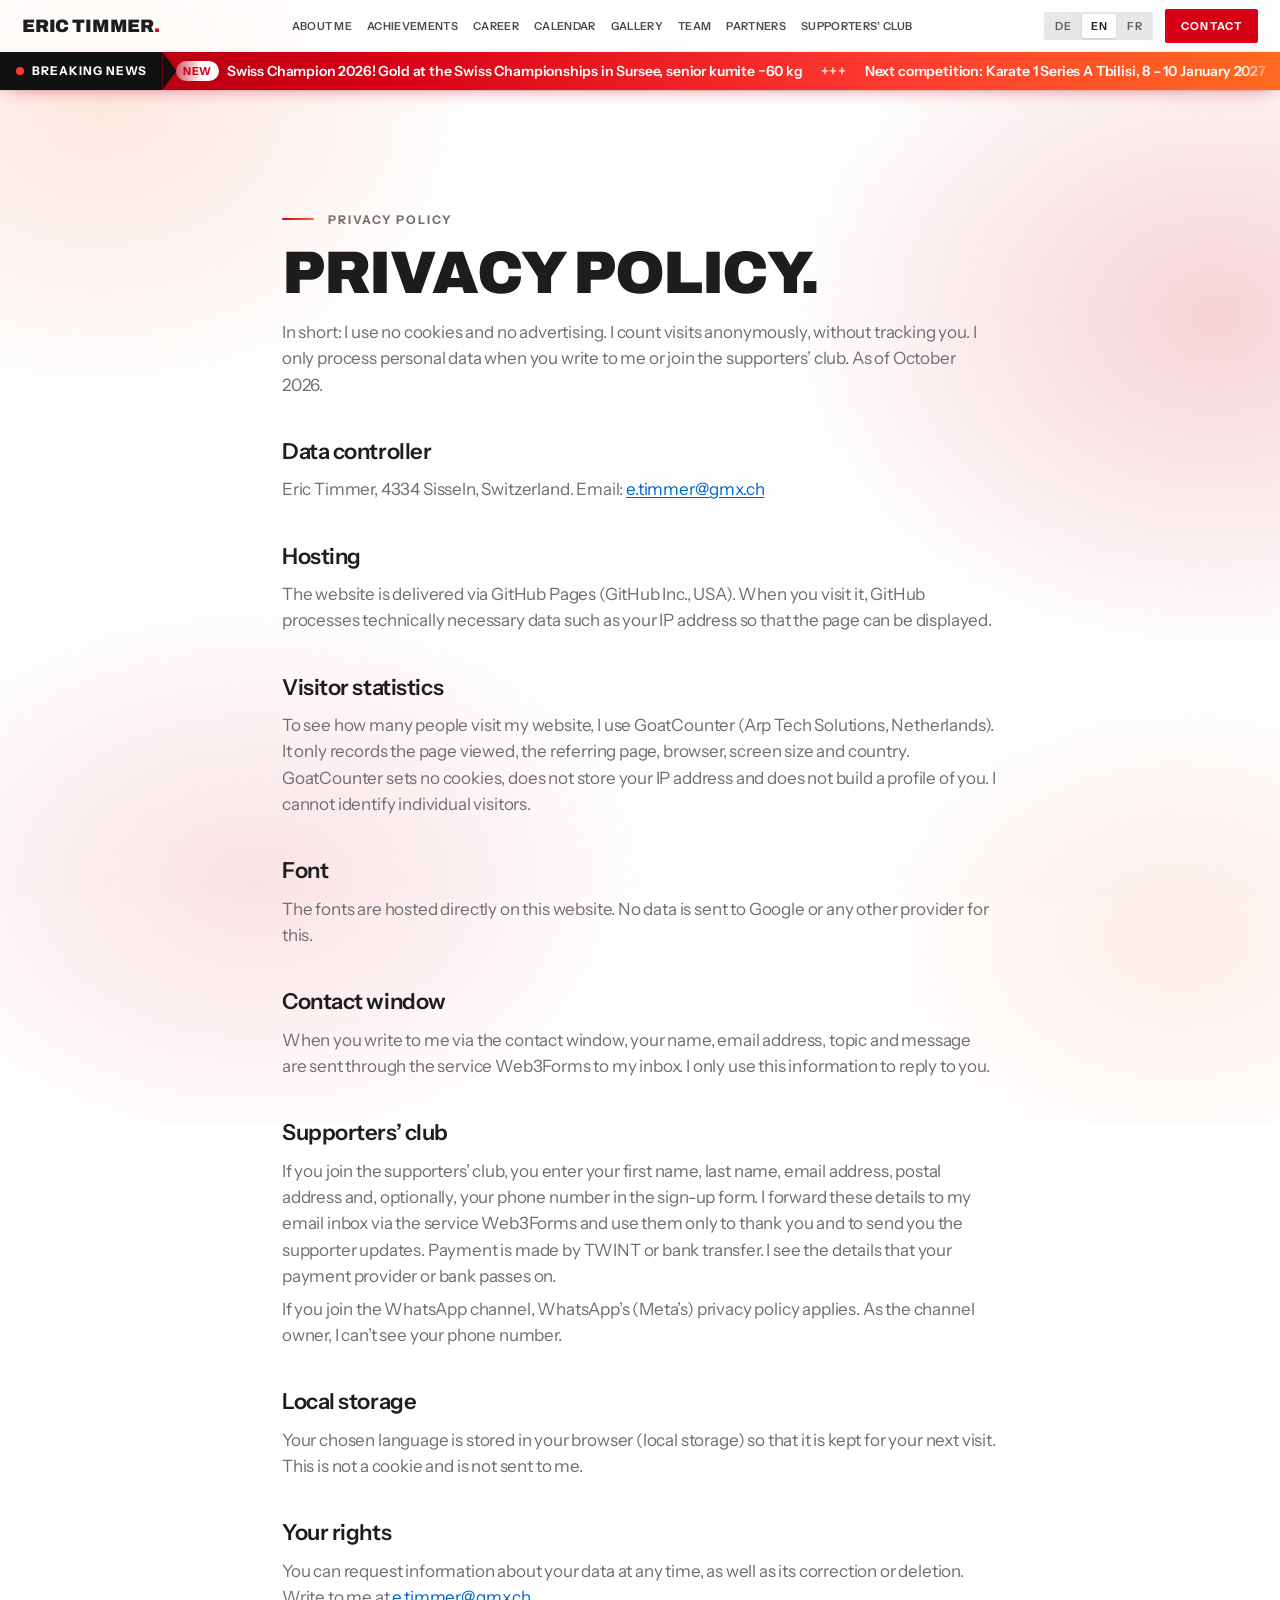
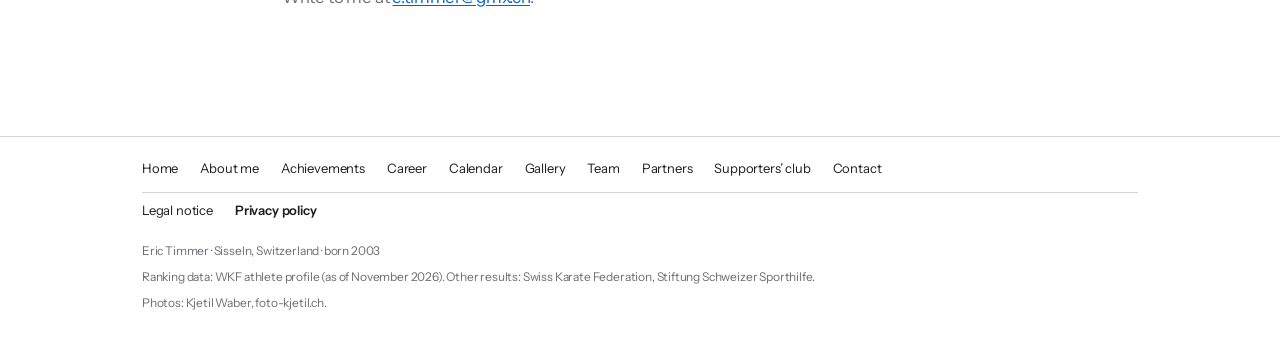
==== commit 96b62ac7: "Schriften lokal statt Google Fonts, bessere Kontraste, Datenschutz angepasst Co-Authored-By: Claude " ====
--- a/datenschutz.html
+++ b/datenschutz.html
@@ -26,10 +26,8 @@
 <link rel="alternate" hreflang="de" href="https://erictimmer.ch/datenschutz.html?lang=de">
 <link rel="alternate" hreflang="en" href="https://erictimmer.ch/datenschutz.html?lang=en">
 <link rel="alternate" hreflang="fr" href="https://erictimmer.ch/datenschutz.html?lang=fr">
-<link rel="preconnect" href="https://fonts.googleapis.com">
-<link rel="preconnect" href="https://fonts.gstatic.com" crossorigin>
-<link href="https://fonts.googleapis.com/css2?family=Archivo:wght@800;900&family=Instrument+Sans:wght@400;500;600;700&display=swap" rel="stylesheet">
-<link rel="stylesheet" href="assets/site.css?v=202611021940">
+<link rel="stylesheet" href="assets/fonts.css?v=202611130110">
+<link rel="stylesheet" href="assets/site.css?v=202611130110">
 </head>
 <body data-page="Datenschutz">
 <nav class="top" aria-label="Hauptnavigation">
@@ -73,7 +71,7 @@
       <h3 class="pr-h r">Besucherstatistik</h3>
       <p class="pr-p r">Um zu sehen, wie viele Leute meine Webseite besuchen, verwende ich GoatCounter (Arp Tech Solutions, Niederlande). Gezählt werden nur aufgerufene Seite, Herkunftsseite, Browser, Bildschirmgrösse und Land. GoatCounter setzt keine Cookies, speichert deine IP-Adresse nicht und erstellt kein Profil von dir. Einzelne Besucher kann ich nicht erkennen.</p>
       <h3 class="pr-h r">Schriftart</h3>
-      <p class="pr-p r">Die Schriftart wird von Google Fonts (Google, USA) geladen. Dabei erhält Google deine IP-Adresse.</p>
+      <p class="pr-p r">Die Schriftarten liegen direkt auf dieser Webseite. Es werden dafür keine Daten an Google oder andere Anbieter übermittelt.</p>
       <h3 class="pr-h r">Kontaktfenster</h3>
       <p class="pr-p r">Wenn du mir über das Kontaktfenster schreibst, übermittle ich Name, E-Mail-Adresse, Thema und Nachricht über den Dienst Web3Forms an mein E-Mail-Postfach. Ich verwende diese Angaben nur, um dir zu antworten.</p>
       <h3 class="pr-h r">Gönnerclub</h3>
@@ -132,7 +130,7 @@
   </div>
 </footer>
 
-<script src="assets/site.js?v=202611021940"></script>
+<script src="assets/site.js?v=202611130110"></script>
 <script data-goatcounter="https://erictimmer.goatcounter.com/count" async src="https://gc.zgo.at/count.js"></script>
 </body>
 </html>
--- a/assets/fonts.css
+++ b/assets/fonts.css
@@ -0,0 +1,97 @@
+/* Schriften lokal (statt Google Fonts) – Archivo & Instrument Sans, SIL Open Font License (Lizenzen in assets/fonts/) */
+@font-face {
+  font-family: 'Archivo';
+  font-style: normal;
+  font-display: swap;
+  font-weight: 800;
+  src: url(fonts/archivo-latin-ext-800-normal.woff2) format('woff2');
+  unicode-range: U+0100-02BA,U+02BD-02C5,U+02C7-02CC,U+02CE-02D7,U+02DD-02FF,U+0304,U+0308,U+0329,U+1D00-1DBF,U+1E00-1E9F,U+1EF2-1EFF,U+2020,U+20A0-20AB,U+20AD-20C0,U+2113,U+2C60-2C7F,U+A720-A7FF;
+}
+@font-face {
+  font-family: 'Archivo';
+  font-style: normal;
+  font-display: swap;
+  font-weight: 800;
+  src: url(fonts/archivo-latin-800-normal.woff2) format('woff2');
+  unicode-range: U+0000-00FF,U+0131,U+0152-0153,U+02BB-02BC,U+02C6,U+02DA,U+02DC,U+0304,U+0308,U+0329,U+2000-206F,U+20AC,U+2122,U+2191,U+2193,U+2212,U+2215,U+FEFF,U+FFFD;
+}
+@font-face {
+  font-family: 'Archivo';
+  font-style: normal;
+  font-display: swap;
+  font-weight: 900;
+  src: url(fonts/archivo-latin-ext-900-normal.woff2) format('woff2');
+  unicode-range: U+0100-02BA,U+02BD-02C5,U+02C7-02CC,U+02CE-02D7,U+02DD-02FF,U+0304,U+0308,U+0329,U+1D00-1DBF,U+1E00-1E9F,U+1EF2-1EFF,U+2020,U+20A0-20AB,U+20AD-20C0,U+2113,U+2C60-2C7F,U+A720-A7FF;
+}
+@font-face {
+  font-family: 'Archivo';
+  font-style: normal;
+  font-display: swap;
+  font-weight: 900;
+  src: url(fonts/archivo-latin-900-normal.woff2) format('woff2');
+  unicode-range: U+0000-00FF,U+0131,U+0152-0153,U+02BB-02BC,U+02C6,U+02DA,U+02DC,U+0304,U+0308,U+0329,U+2000-206F,U+20AC,U+2122,U+2191,U+2193,U+2212,U+2215,U+FEFF,U+FFFD;
+}
+@font-face {
+  font-family: 'Instrument Sans';
+  font-style: normal;
+  font-display: swap;
+  font-weight: 400;
+  src: url(fonts/instrument-sans-latin-ext-400-normal.woff2) format('woff2');
+  unicode-range: U+0100-02BA,U+02BD-02C5,U+02C7-02CC,U+02CE-02D7,U+02DD-02FF,U+0304,U+0308,U+0329,U+1D00-1DBF,U+1E00-1E9F,U+1EF2-1EFF,U+2020,U+20A0-20AB,U+20AD-20C0,U+2113,U+2C60-2C7F,U+A720-A7FF;
+}
+@font-face {
+  font-family: 'Instrument Sans';
+  font-style: normal;
+  font-display: swap;
+  font-weight: 400;
+  src: url(fonts/instrument-sans-latin-400-normal.woff2) format('woff2');
+  unicode-range: U+0000-00FF,U+0131,U+0152-0153,U+02BB-02BC,U+02C6,U+02DA,U+02DC,U+0304,U+0308,U+0329,U+2000-206F,U+20AC,U+2122,U+2191,U+2193,U+2212,U+2215,U+FEFF,U+FFFD;
+}
+@font-face {
+  font-family: 'Instrument Sans';
+  font-style: normal;
+  font-display: swap;
+  font-weight: 500;
+  src: url(fonts/instrument-sans-latin-ext-500-normal.woff2) format('woff2');
+  unicode-range: U+0100-02BA,U+02BD-02C5,U+02C7-02CC,U+02CE-02D7,U+02DD-02FF,U+0304,U+0308,U+0329,U+1D00-1DBF,U+1E00-1E9F,U+1EF2-1EFF,U+2020,U+20A0-20AB,U+20AD-20C0,U+2113,U+2C60-2C7F,U+A720-A7FF;
+}
+@font-face {
+  font-family: 'Instrument Sans';
+  font-style: normal;
+  font-display: swap;
+  font-weight: 500;
+  src: url(fonts/instrument-sans-latin-500-normal.woff2) format('woff2');
+  unicode-range: U+0000-00FF,U+0131,U+0152-0153,U+02BB-02BC,U+02C6,U+02DA,U+02DC,U+0304,U+0308,U+0329,U+2000-206F,U+20AC,U+2122,U+2191,U+2193,U+2212,U+2215,U+FEFF,U+FFFD;
+}
+@font-face {
+  font-family: 'Instrument Sans';
+  font-style: normal;
+  font-display: swap;
+  font-weight: 600;
+  src: url(fonts/instrument-sans-latin-ext-600-normal.woff2) format('woff2');
+  unicode-range: U+0100-02BA,U+02BD-02C5,U+02C7-02CC,U+02CE-02D7,U+02DD-02FF,U+0304,U+0308,U+0329,U+1D00-1DBF,U+1E00-1E9F,U+1EF2-1EFF,U+2020,U+20A0-20AB,U+20AD-20C0,U+2113,U+2C60-2C7F,U+A720-A7FF;
+}
+@font-face {
+  font-family: 'Instrument Sans';
+  font-style: normal;
+  font-display: swap;
+  font-weight: 600;
+  src: url(fonts/instrument-sans-latin-600-normal.woff2) format('woff2');
+  unicode-range: U+0000-00FF,U+0131,U+0152-0153,U+02BB-02BC,U+02C6,U+02DA,U+02DC,U+0304,U+0308,U+0329,U+2000-206F,U+20AC,U+2122,U+2191,U+2193,U+2212,U+2215,U+FEFF,U+FFFD;
+}
+@font-face {
+  font-family: 'Instrument Sans';
+  font-style: normal;
+  font-display: swap;
+  font-weight: 700;
+  src: url(fonts/instrument-sans-latin-ext-700-normal.woff2) format('woff2');
+  unicode-range: U+0100-02BA,U+02BD-02C5,U+02C7-02CC,U+02CE-02D7,U+02DD-02FF,U+0304,U+0308,U+0329,U+1D00-1DBF,U+1E00-1E9F,U+1EF2-1EFF,U+2020,U+20A0-20AB,U+20AD-20C0,U+2113,U+2C60-2C7F,U+A720-A7FF;
+}
+@font-face {
+  font-family: 'Instrument Sans';
+  font-style: normal;
+  font-display: swap;
+  font-weight: 700;
+  src: url(fonts/instrument-sans-latin-700-normal.woff2) format('woff2');
+  unicode-range: U+0000-00FF,U+0131,U+0152-0153,U+02BB-02BC,U+02C6,U+02DA,U+02DC,U+0304,U+0308,U+0329,U+2000-206F,U+20AC,U+2122,U+2191,U+2193,U+2212,U+2215,U+FEFF,U+FFFD;
+}
--- a/assets/site.css
+++ b/assets/site.css
@@ -1396,3 +1396,14 @@
 .reel-frame iframe { display: block; width: 100%; height: min(760px, 88vh); border: 0; }
 .reel-x { position: absolute; top: -46px; right: 0; width: 38px; height: 38px; border: 0; border-radius: 50%; background: rgba(255,255,255,.14); color: #fff; font-size: 26px; line-height: 1; cursor: pointer; }
 .reel-x:hover { background: rgba(255,255,255,.26); }
+
+/* Barrierefreiheit: Kontraste (13.11.2026) */
+.lang button:not([aria-pressed="true"]) { color: color-mix(in srgb, var(--muted) 78%, var(--fg)); }
+.ce-t { color: color-mix(in srgb, var(--muted) 72%, var(--fg)); }
+.prose .pr-p a { text-decoration: underline; text-underline-offset: 2px; }
+/* Dunkelmodus: weisse Schrift auf Rot braucht ein dunkleres Rot, damit sie gut lesbar bleibt */
+@media (prefers-color-scheme: dark) {
+  :root:not([data-theme="light"]) :is(.pill, .btn, .ce-t.ce-me, .co-steps li.on b, .reel-play) { --red: #d70015; }
+}
+:root[data-theme="dark"] :is(.pill, .btn, .ce-t.ce-me, .co-steps li.on b, .reel-play) { --red: #d70015; }
+.ce-t.c-em, .ce-t.c-wm, .ce-t.c-quali, .ce-t.c-swiss-sm { background: color-mix(in srgb, var(--red) 10%, transparent); color: color-mix(in srgb, var(--red) 82%, var(--fg)); }
